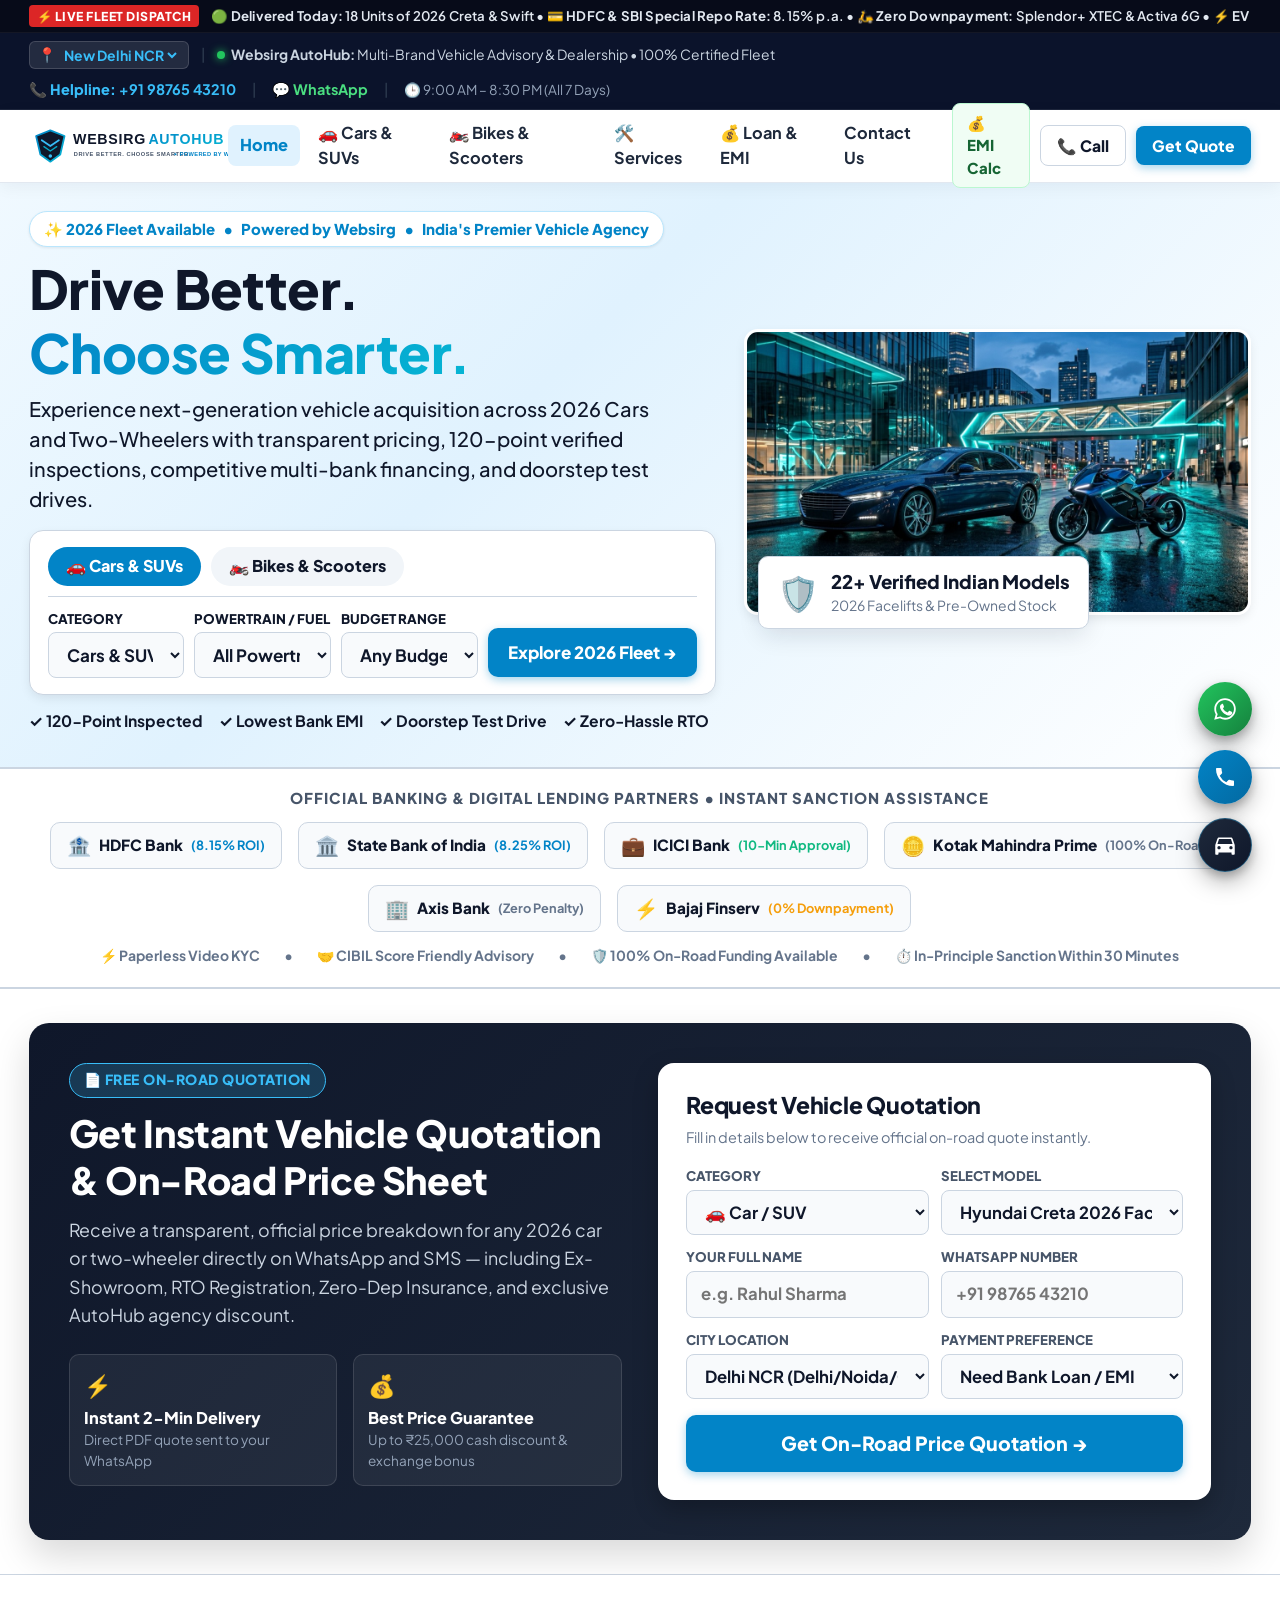
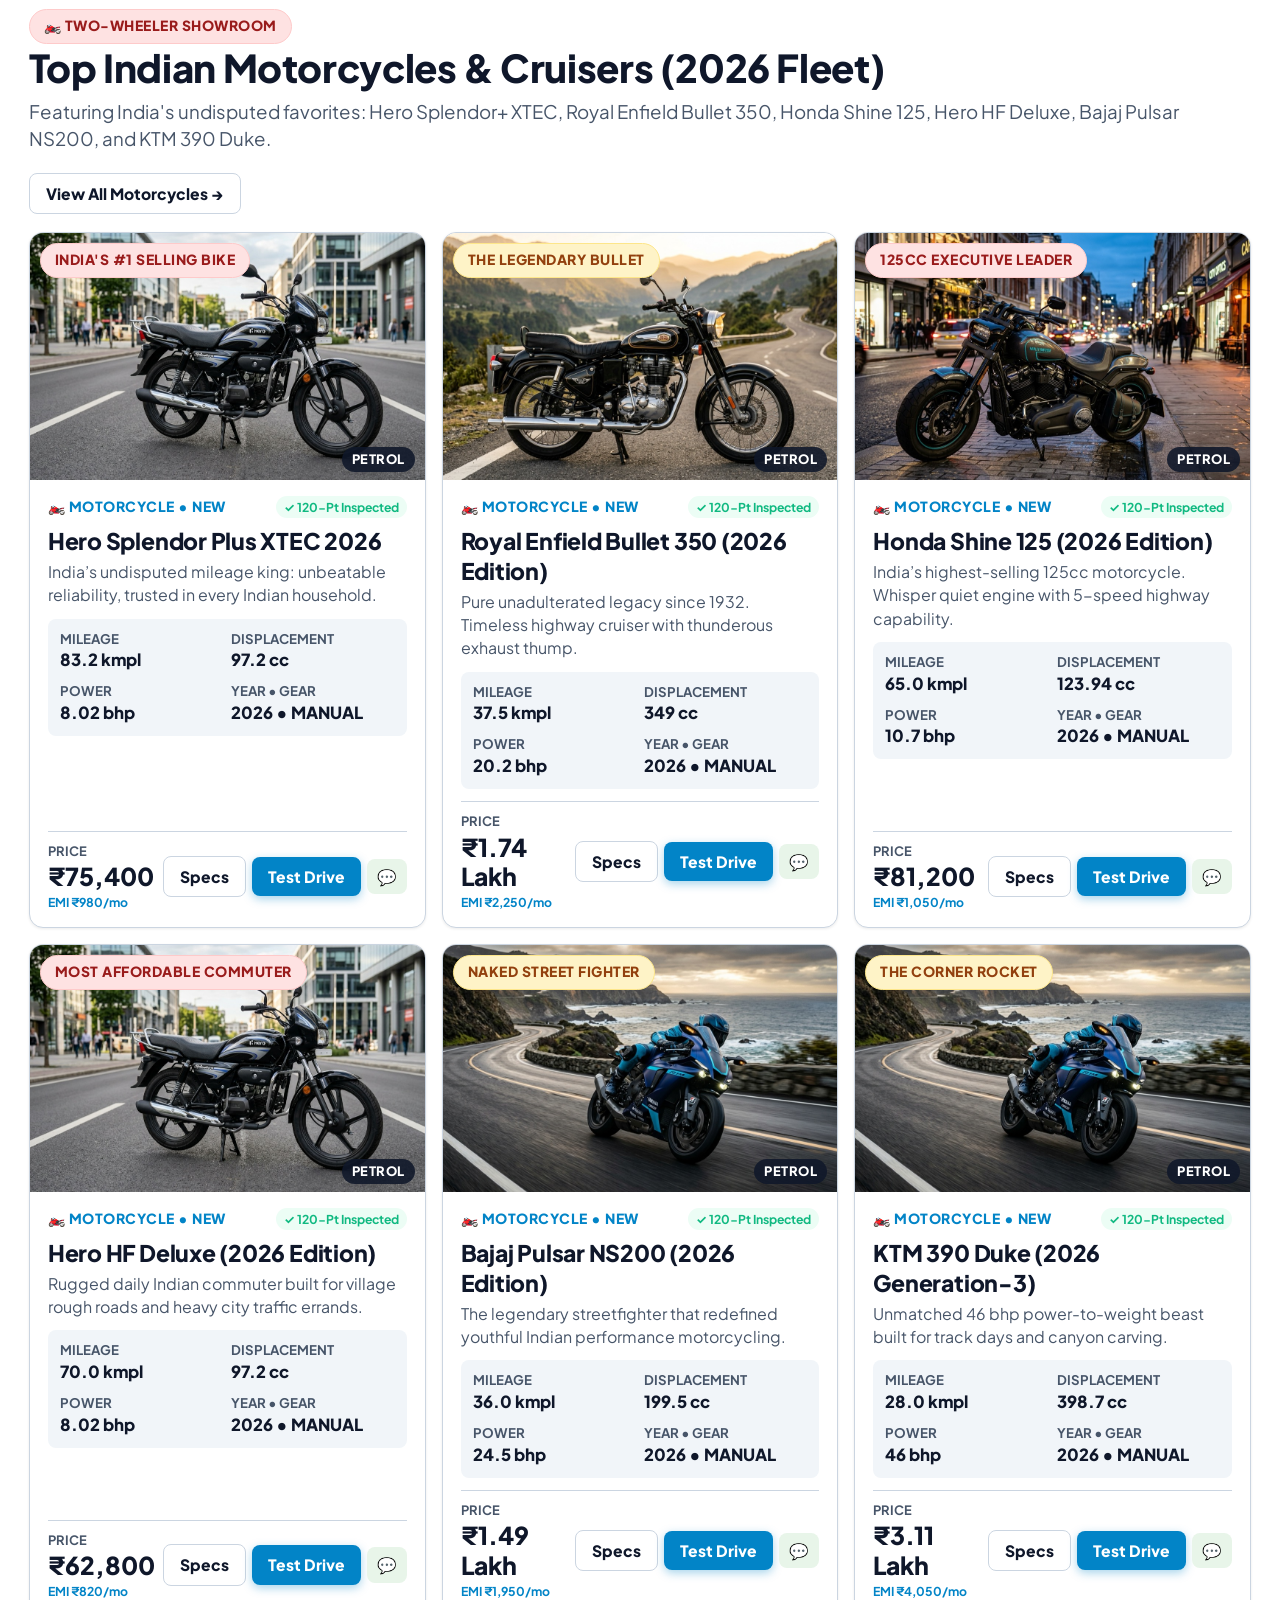
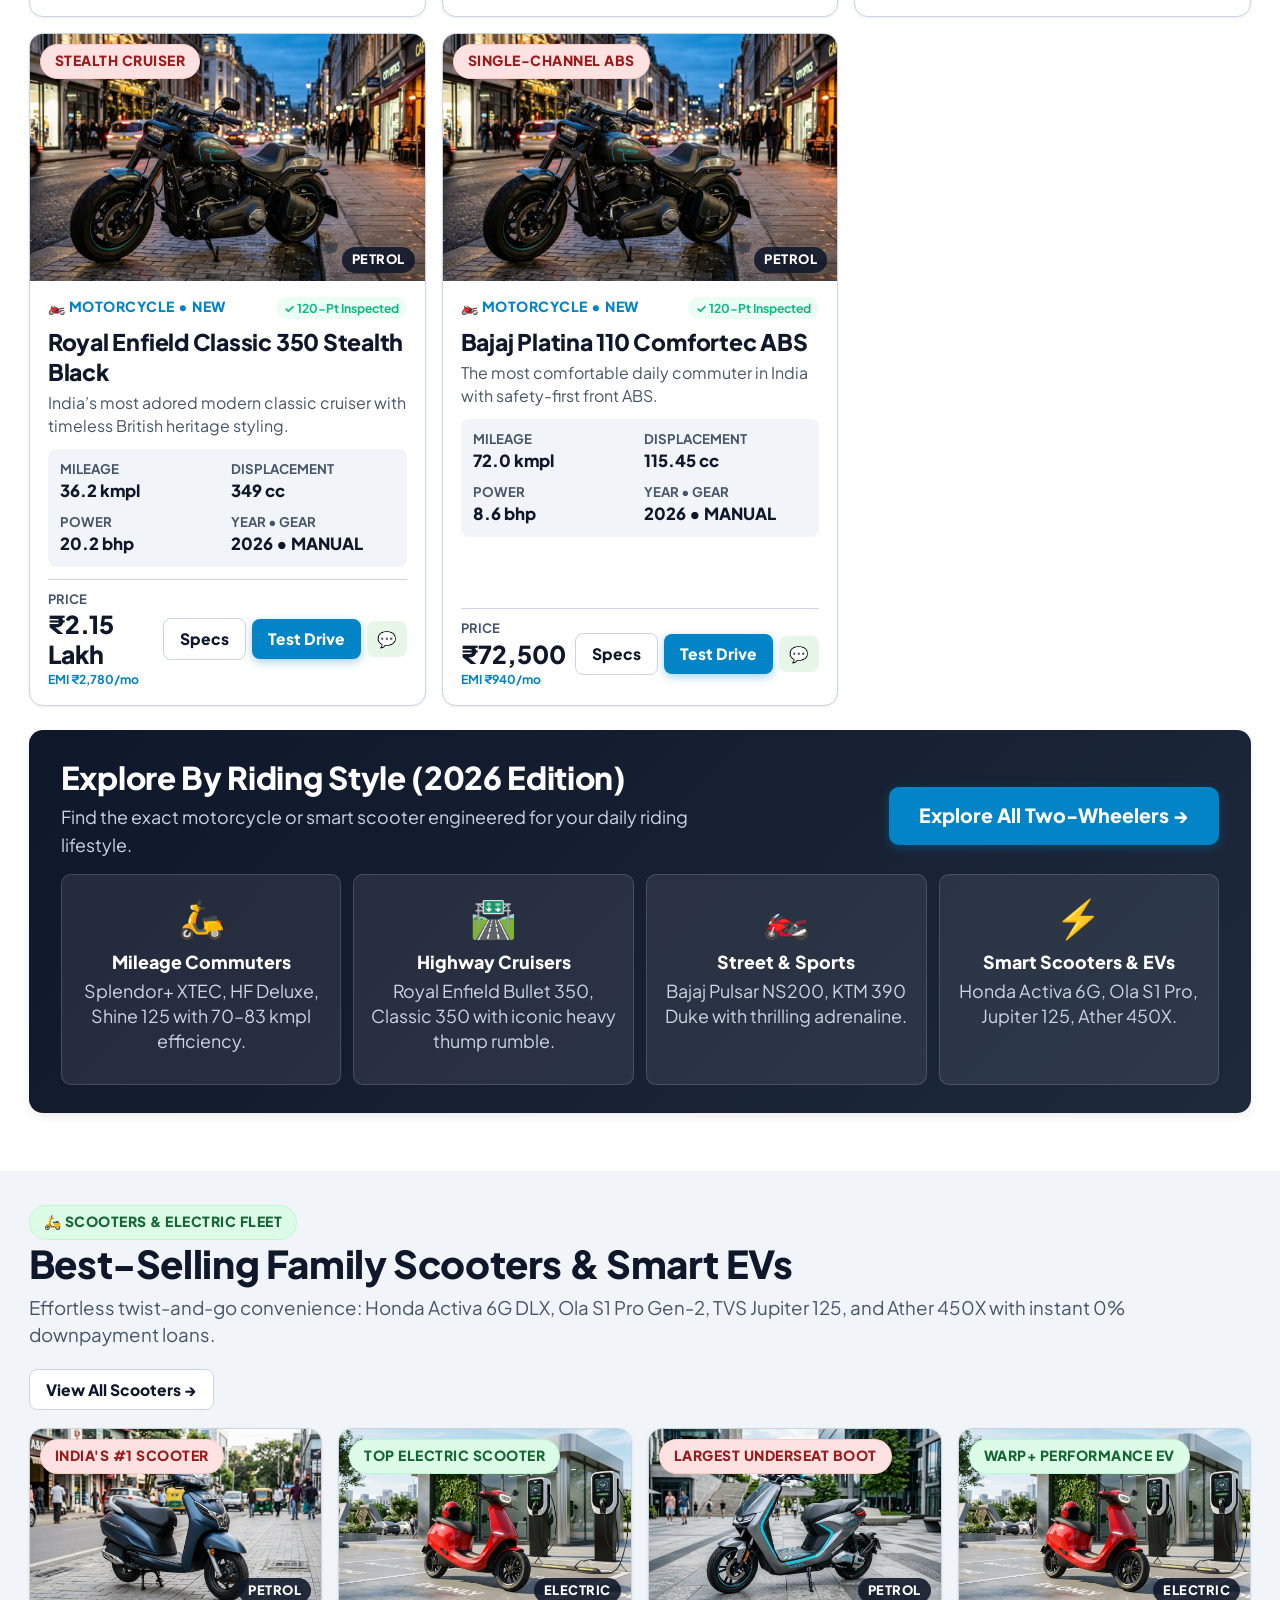
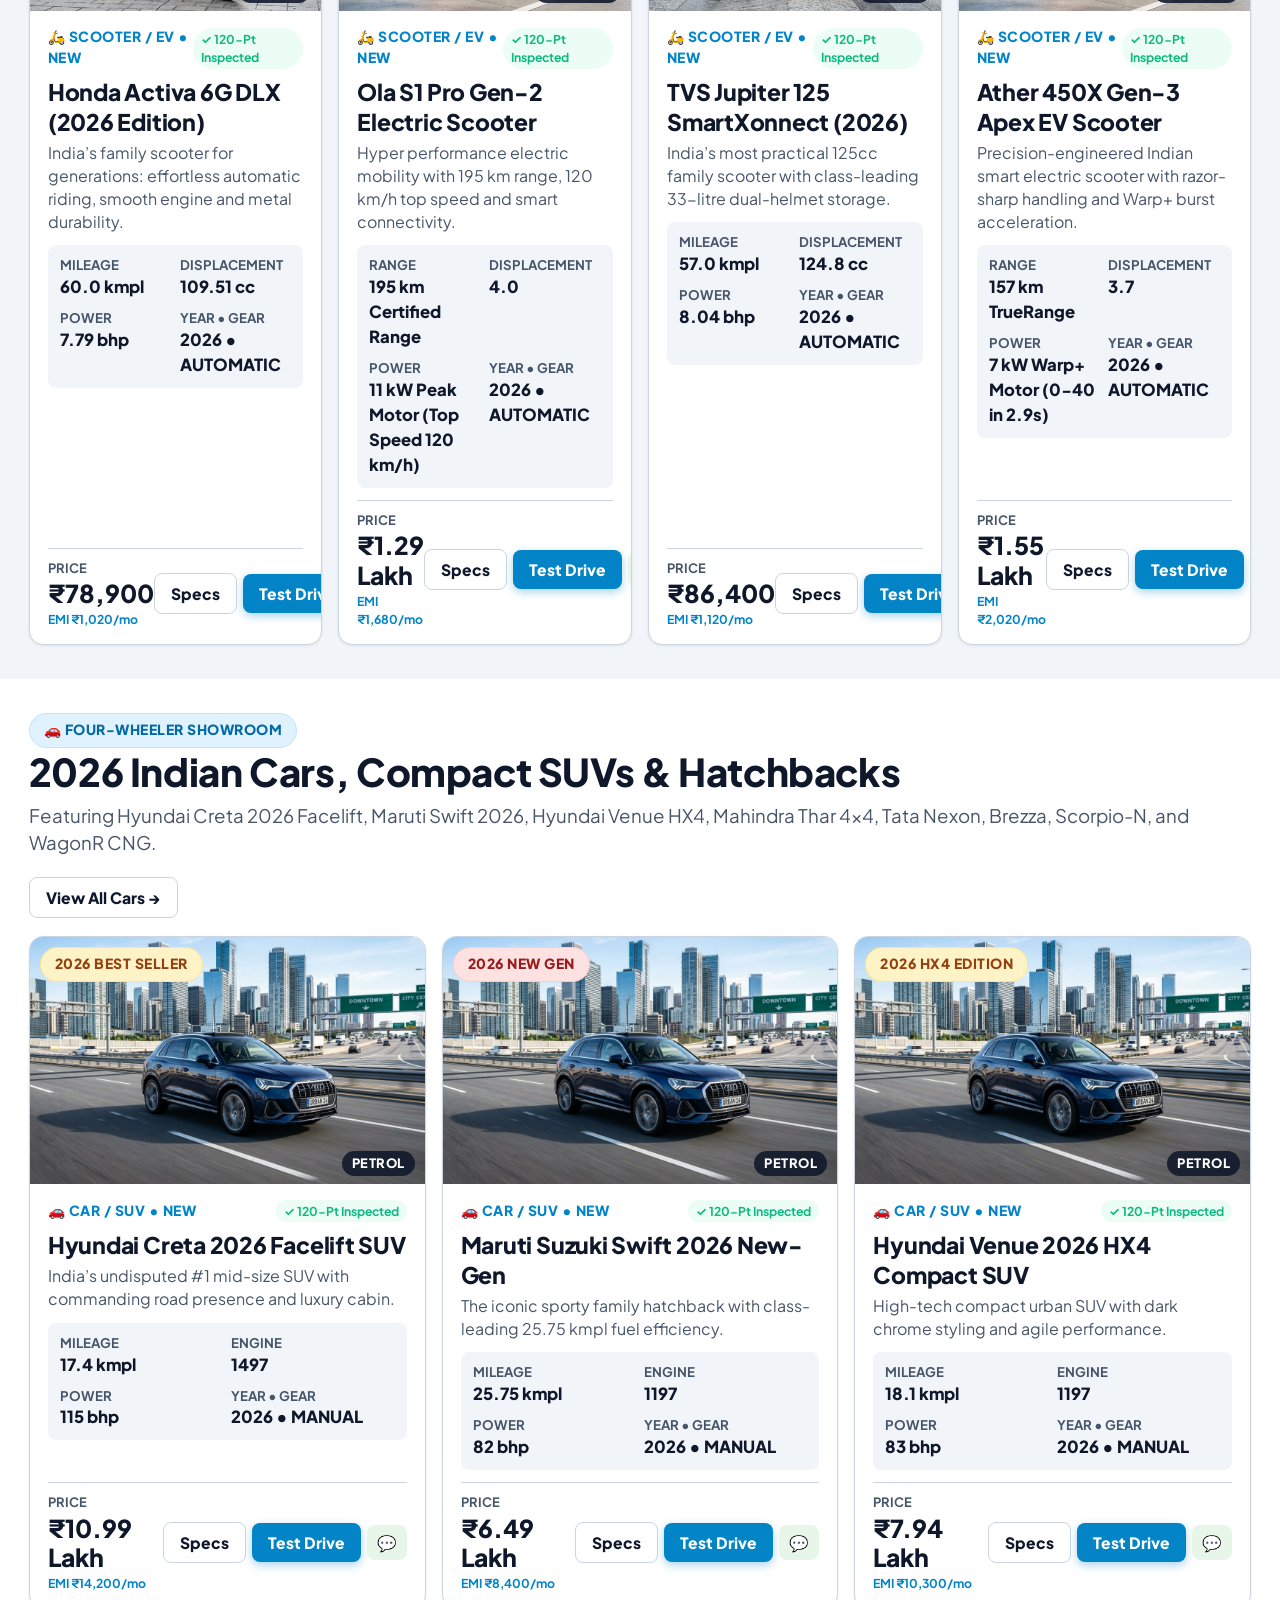
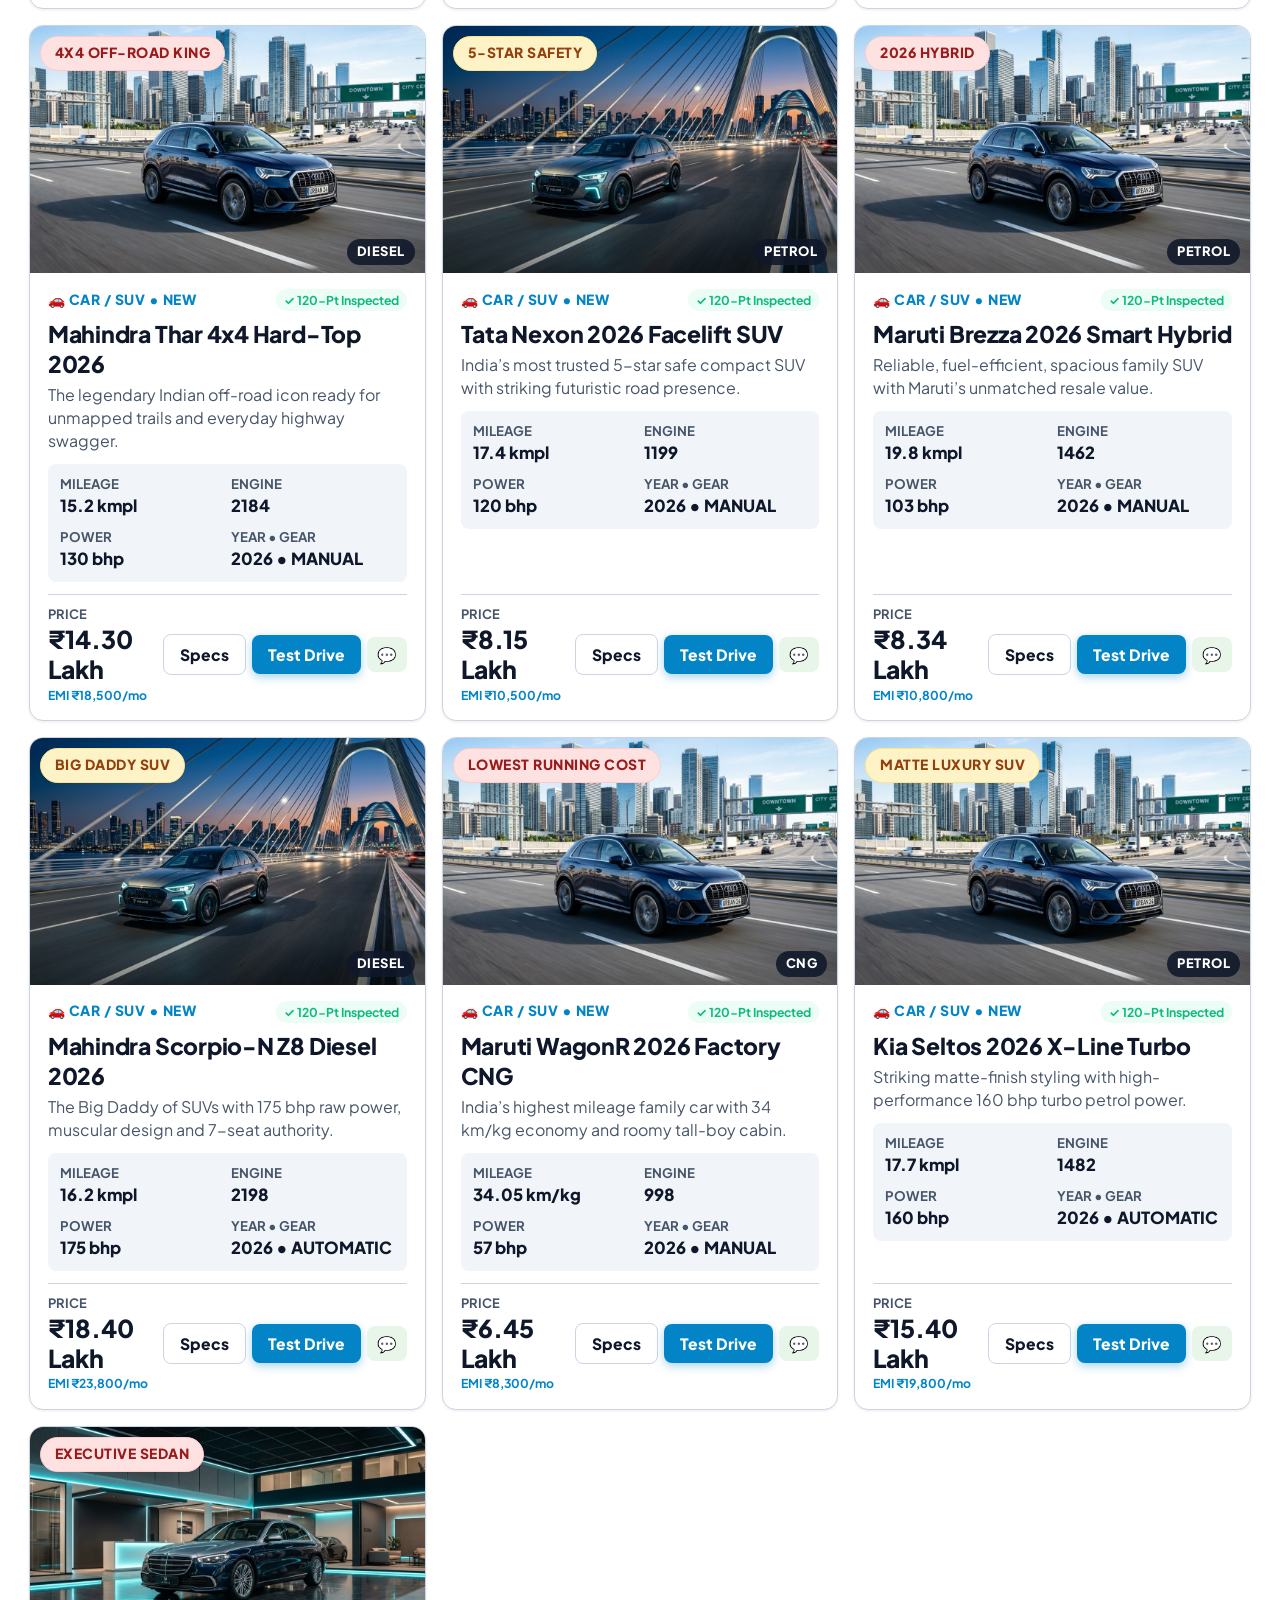
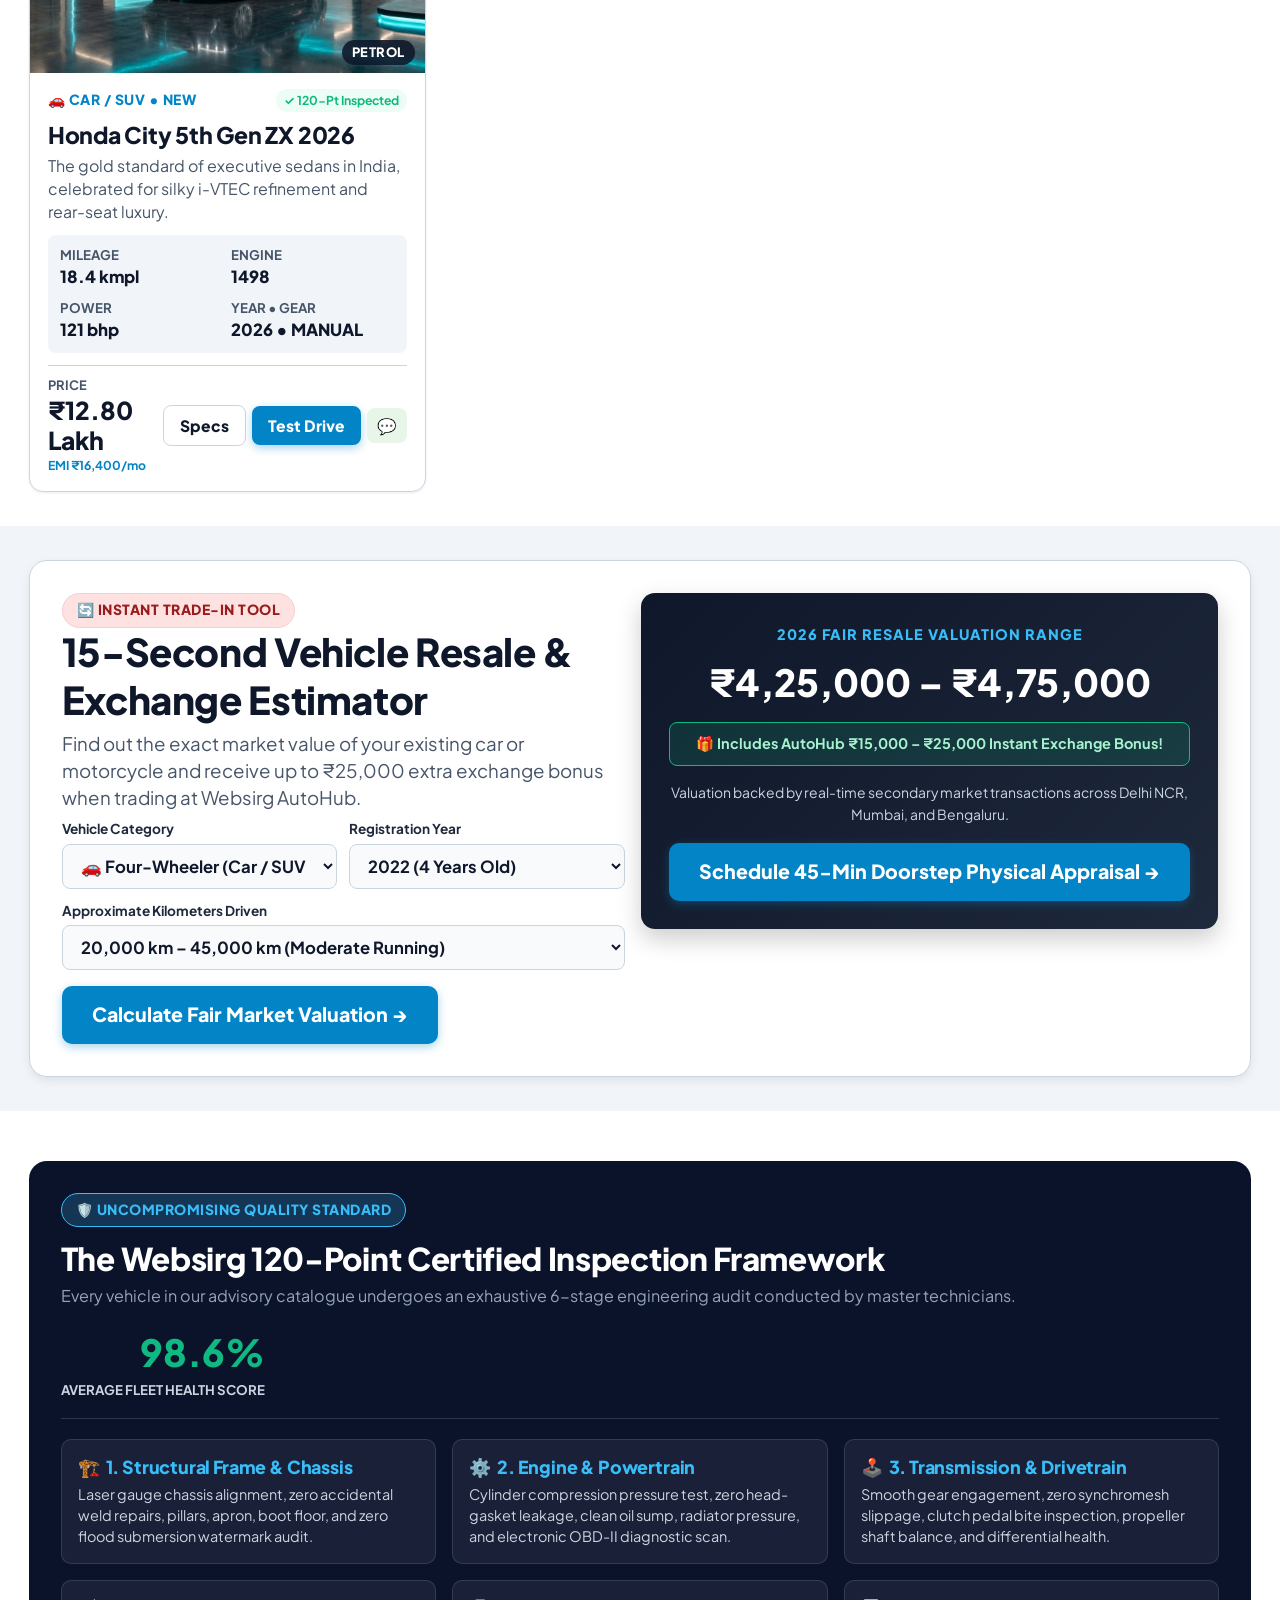
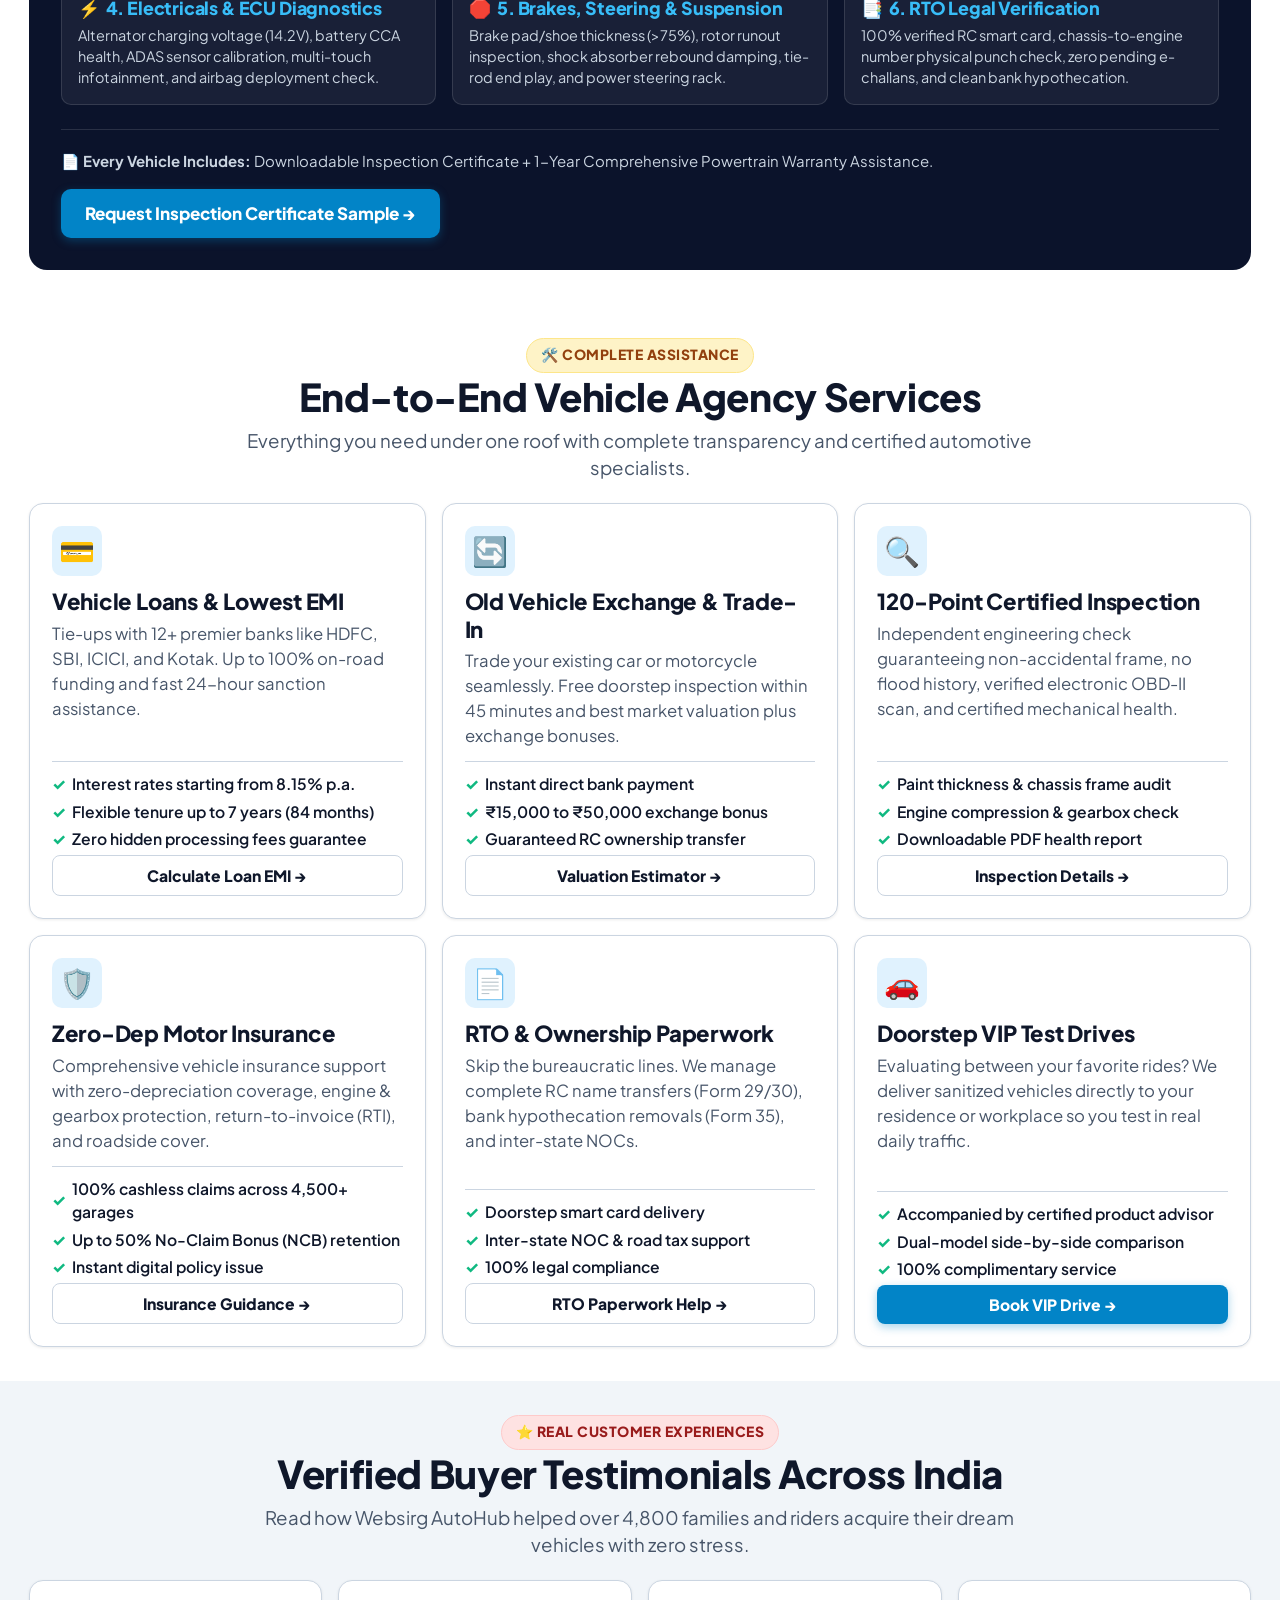
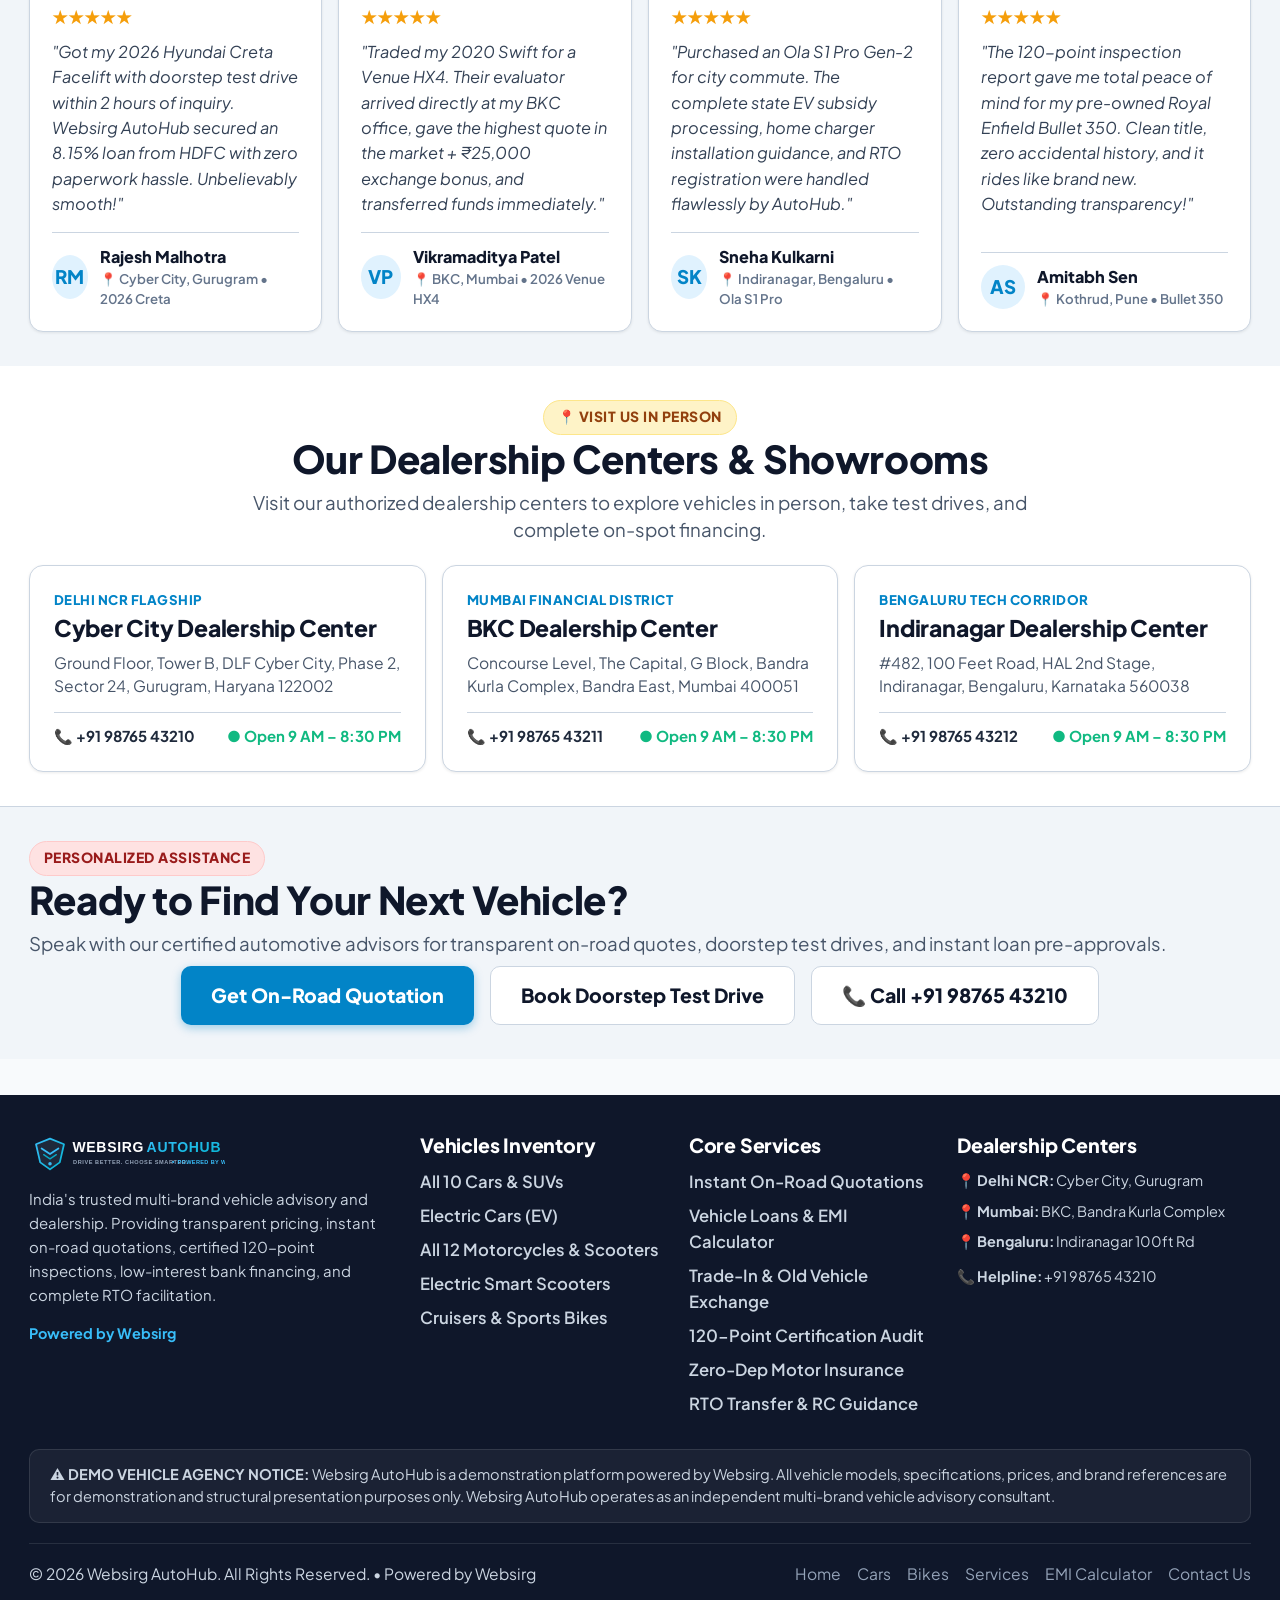
==== index.html @ a6bc8145 "Initial commit: Websirg AutoHub portal" ====
<!DOCTYPE html>
<html lang="en">
<head>
  <meta charset="UTF-8">
  <meta name="viewport" content="width=device-width, initial-scale=1.0">
  <title>Websirg AutoHub | Multi-Brand Vehicle Advisory & Dealership | Websirg AutoHub</title>
  <meta name="description" content="Websirg AutoHub is India’s premier vehicle agency platform for 2026 New & Certified Used Cars and Two-Wheelers with instant on-road quotation, 120-point inspection and low EMI finance.">
  <link rel="icon" type="image/svg+xml" href="assets/images/favicon.svg">
  <link rel="stylesheet" href="assets/css/style.css">
</head>
<body>
  
  <!-- Live Fleet & Finance Ticker -->
  <div class="live-ticker-bar">
    <div class="container">
      <div class="live-ticker-content">
        <span class="ticker-badge">⚡ LIVE FLEET DISPATCH</span>
        <span class="ticker-text">🟢 <strong>Delivered Today:</strong> 18 Units of 2026 Creta & Swift • 💳 <strong>HDFC & SBI Special Repo Rate:</strong> 8.15% p.a. • 🛵 <strong>Zero Downpayment:</strong> Splendor+ XTEC & Activa 6G • ⚡ <strong>EV Subsidy:</strong> ₹18,000 Direct Benefit on Ola S1 & Ather • 🛡️ <strong>120-Point Guarantee:</strong> Non-Accidental Certificate Included</span>
      </div>
    </div>
  </div>

  <!-- Top Executive Advisory Bar -->
  <div class="top-bar">
    <div class="container top-bar-content">
      <div class="top-bar-left">
        <div class="top-city-picker">
          <span>📍</span>
          <select class="top-city-select" id="headerCitySelect" aria-label="Select City">
            <option>New Delhi NCR</option>
            <option>Mumbai (BKC)</option>
            <option>Bengaluru</option>
            <option>Hyderabad</option>
            <option>Pune</option>
            <option>Lucknow</option>
            <option>Patna</option>
            <option>Jaipur</option>
            <option>Ahmedabad</option>
            <option>Kolkata</option>
          </select>
        </div>
        <span class="bar-divider">|</span>
        <div class="top-bar-trust">
          <span class="pulse-dot"></span>
          <span><strong>Websirg AutoHub:</strong> Multi-Brand Vehicle Advisory & Dealership • 100% Certified Fleet</span>
        </div>
      </div>
      <div class="top-bar-right">
        <a href="tel:+919876543210" class="top-link-accent">
          <span>📞 Helpline: <strong>+91 98765 43210</strong></span>
        </a>
        <span class="bar-divider">|</span>
        <a href="https://wa.me/919876543210?text=Hello%20Websirg%20AutoHub%2C%20I%20am%20looking%20for%20a%20vehicle" target="_blank" class="top-whatsapp-link">
          <span>💬 WhatsApp</span>
        </a>
        <span class="bar-divider">|</span>
        <span style="font-size: 0.8rem; color: #94A3B8;">🕒 9:00 AM – 8:30 PM (All 7 Days)</span>
      </div>
    </div>
  </div>

  <!-- Main Clean Navbar -->
  <header class="site-header">
    <div class="container navbar-container">
      <a href="index.html" class="brand-logo" title="Websirg AutoHub">
        <img src="assets/images/logo.svg" alt="Websirg AutoHub" class="brand-logo-img">
      </a>

      <!-- Navigation Links (Clean, Normal Agency Navigation) -->
      <nav class="nav-menu" id="navMenu">
        <div class="mobile-nav-header">
          <img src="assets/images/logo.svg" alt="Websirg AutoHub" class="mobile-logo">
          <button class="mobile-nav-close" aria-label="Close menu">&times;</button>
        </div>

        <ul class="nav-list">
          <li><a href="index.html" class="nav-link active">Home</a></li>
          <li><a href="cars.html" class="nav-link ">🚗 Cars & SUVs</a></li>
          <li><a href="bikes.html" class="nav-link ">🏍️ Bikes & Scooters</a></li>
          <li><a href="services.html" class="nav-link ">🛠️ Services</a></li>
          <li><a href="services.html#emiCalculatorSection" class="nav-link ">💰 Loan & EMI</a></li>
          <li><a href="contact.html" class="nav-link ">Contact Us</a></li>
        </ul>

        <div class="nav-actions">
          <a href="services.html#emiCalculatorSection" class="btn-header-emi" title="Calculate Vehicle Loan EMI">
            <span>💰 EMI Calc</span>
          </a>
          <a href="tel:+919876543210" class="btn btn-outline btn-sm">
            <span>📞 Call</span>
          </a>
          <a href="index.html#quotationSection" class="btn btn-primary btn-sm">
            <span>Get Quote</span>
          </a>
        </div>
      </nav>

      <button class="mobile-nav-toggle" aria-label="Toggle navigation">
        <span class="bar"></span>
        <span class="bar"></span>
        <span class="bar"></span>
      </button>
    </div>
  </header>
  <div class="mobile-nav-backdrop"></div>
  

  <main id="mainContent">
    
<!-- Hero Section -->
<section class="hero-clean-section">
  <div class="container">
    <div class="hero-clean-grid">
      <div>
        <div class="hero-tag-badge">
          <span>✨ 2026 Fleet Available</span>
          <span>•</span>
          <span>Powered by Websirg</span>
          <span>•</span>
          <span>India's Premier Vehicle Agency</span>
        </div>
        <h1 class="hero-title-main">
          Drive Better. <br>
          <span class="text-gradient">Choose Smarter.</span>
        </h1>
        <p class="hero-desc-main">
          Experience next-generation vehicle acquisition across 2026 Cars and Two-Wheelers with transparent pricing, 120-point verified inspections, competitive multi-bank financing, and doorstep test drives.
        </p>

        <!-- Fast Search Box -->
        <div class="hero-search-clean-box">
          <div class="hero-tabs-selector">
            <button type="button" class="hero-tab-pill active" data-type="car">🚗 Cars & SUVs</button>
            <button type="button" class="hero-tab-pill" data-type="bike">🏍️ Bikes & Scooters</button>
          </div>

          <form id="homeHeroSearch" class="hero-filter-form">
            <div class="filter-input-group">
              <label for="heroTypeSelect">Category</label>
              <select id="heroTypeSelect">
                <option value="car">Cars & SUVs</option>
                <option value="bike">Bikes & Scooters</option>
              </select>
            </div>
            <div class="filter-input-group">
              <label for="heroFuelSelect">Powertrain / Fuel</label>
              <select id="heroFuelSelect">
                <option value="all">All Powertrains</option>
                <option value="petrol">Petrol</option>
                <option value="electric">Electric (EV)</option>
                <option value="diesel">Diesel</option>
                <option value="hybrid">Hybrid</option>
                <option value="cng">CNG</option>
              </select>
            </div>
            <div class="filter-input-group">
              <label for="heroBudgetSelect">Budget Range</label>
              <select id="heroBudgetSelect">
                <option value="all">Any Budget</option>
                <option value="under-2l">Under ₹2 Lakh</option>
                <option value="under-10l">Under ₹10 Lakh</option>
                <option value="10l-20l">₹10L – ₹20L</option>
                <option value="above-20l">Above ₹20L</option>
              </select>
            </div>
            <div>
              <button type="submit" class="btn btn-primary w-100" style="margin-top: 18px; padding: 12px 20px;">
                Explore 2026 Fleet →
              </button>
            </div>
          </form>
        </div>

        <div class="hero-trust-indicators">
          <span>✓ 120-Point Inspected</span>
          <span>✓ Lowest Bank EMI</span>
          <span>✓ Doorstep Test Drive</span>
          <span>✓ Zero-Hassle RTO</span>
        </div>
      </div>

      <div class="hero-media-clean">
        <img src="assets/images/hero-automotive.jpg" alt="Websirg AutoHub 2026 Fleet" class="hero-img-showcase">
        <div class="hero-floating-card">
          <div style="font-size: 2rem;">🛡️</div>
          <div>
            <div style="font-weight: 800; font-size: 1.1rem; color: #0F172A;">22+ Verified Indian Models</div>
            <div style="font-size: 0.82rem; color: #64748B;">2026 Facelifts & Pre-Owned Stock</div>
          </div>
        </div>
      </div>
    </div>
  </div>
</section>

<!-- SECTION 2: OFFICIAL BANKING & DIGITAL LENDING PARTNERS STRIP -->
<section class="bank-partners-section">
  <div class="container">
    <div class="bank-partners-header">
      <h4>Official Banking & Digital Lending Partners • Instant Sanction Assistance</h4>
    </div>
    <div class="banks-grid">
      <div class="bank-badge"><span class="bank-icon">🏦</span> HDFC Bank <small style="color:#0284C7; font-weight:700;">(8.15% ROI)</small></div>
      <div class="bank-badge"><span class="bank-icon">🏛️</span> State Bank of India <small style="color:#0284C7; font-weight:700;">(8.25% ROI)</small></div>
      <div class="bank-badge"><span class="bank-icon">💼</span> ICICI Bank <small style="color:#10B981; font-weight:700;">(10-Min Approval)</small></div>
      <div class="bank-badge"><span class="bank-icon">🪙</span> Kotak Mahindra Prime <small style="color:#64748B; font-weight:700;">(100% On-Road)</small></div>
      <div class="bank-badge"><span class="bank-icon">🏢</span> Axis Bank <small style="color:#64748B; font-weight:700;">(Zero Penalty)</small></div>
      <div class="bank-badge"><span class="bank-icon">⚡</span> Bajaj Finserv <small style="color:#F59E0B; font-weight:700;">(0% Downpayment)</small></div>
    </div>
    <div style="display: flex; justify-content: center; gap: 24px; margin-top: 14px; font-size: 0.82rem; color: #64748B; font-weight: 700; flex-wrap: wrap;">
      <span>⚡ Paperless Video KYC</span>
      <span>•</span>
      <span>🤝 CIBIL Score Friendly Advisory</span>
      <span>•</span>
      <span>🛡️ 100% On-Road Funding Available</span>
      <span>•</span>
      <span>⏱️ In-Principle Sanction Within 30 Minutes</span>
    </div>
  </div>
</section>

<!-- SECTION 3: REQUEST INSTANT ON-ROAD PRICE QUOTATION -->
<section class="section section-bg-surface" id="quotationSection" style="border-top: 1px solid var(--border-color); border-bottom: 1px solid var(--border-color);">
  <div class="container">
    <div class="quotation-wrapper" style="background: linear-gradient(135deg, #0F172A 0%, #1E293B 100%); color: #FFFFFF; border-radius: 20px; padding: 40px; box-shadow: 0 16px 36px rgba(0,0,0,0.15);">
      <div class="grid grid-2 align-center" style="gap: 36px;">
        <div>
          <span class="badge" style="background: rgba(56, 189, 248, 0.2); color: #38BDF8; border: 1px solid #38BDF8; margin-bottom: 12px; display: inline-block;">📄 Free On-Road Quotation</span>
          <h2 style="font-size: 2.2rem; font-weight: 900; color: #FFFFFF; margin-bottom: 12px; line-height: 1.25;">
            Get Instant Vehicle Quotation & On-Road Price Sheet
          </h2>
          <p style="color: #CBD5E1; font-size: 1.05rem; line-height: 1.6; margin-bottom: 24px;">
            Receive a transparent, official price breakdown for any 2026 car or two-wheeler directly on WhatsApp and SMS — including Ex-Showroom, RTO Registration, Zero-Dep Insurance, and exclusive AutoHub agency discount.
          </p>

          <div style="display: grid; grid-template-columns: 1fr 1fr; gap: 16px;">
            <div style="background: rgba(255, 255, 255, 0.06); border: 1px solid rgba(255, 255, 255, 0.12); border-radius: 10px; padding: 14px;">
              <div style="font-size: 1.3rem; margin-bottom: 4px;">⚡</div>
              <div style="font-weight: 800; color: #FFFFFF; font-size: 0.95rem;">Instant 2-Min Delivery</div>
              <div style="font-size: 0.8rem; color: #94A3B8;">Direct PDF quote sent to your WhatsApp</div>
            </div>
            <div style="background: rgba(255, 255, 255, 0.06); border: 1px solid rgba(255, 255, 255, 0.12); border-radius: 10px; padding: 14px;">
              <div style="font-size: 1.3rem; margin-bottom: 4px;">💰</div>
              <div style="font-weight: 800; color: #FFFFFF; font-size: 0.95rem;">Best Price Guarantee</div>
              <div style="font-size: 0.8rem; color: #94A3B8;">Up to ₹25,000 cash discount & exchange bonus</div>
            </div>
          </div>
        </div>

        <div>
          <!-- Quotation Request Form -->
          <div style="background: #FFFFFF; border-radius: 16px; padding: 28px; color: #0F172A; box-shadow: 0 10px 25px rgba(0,0,0,0.25);">
            <h3 style="font-size: 1.35rem; font-weight: 800; color: #0F172A; margin-bottom: 6px;">Request Vehicle Quotation</h3>
            <p style="font-size: 0.85rem; color: #64748B; margin-bottom: 18px;">Fill in details below to receive official on-road quote instantly.</p>

            <form id="quotationRequestForm">
              <div style="display: grid; grid-template-columns: 1fr 1fr; gap: 12px; margin-bottom: 12px;">
                <div>
                  <label style="display: block; font-size: 0.78rem; font-weight: 800; text-transform: uppercase; color: #475569; margin-bottom: 4px;">Category</label>
                  <select id="quoteCategory" class="form-control-clean">
                    <option value="car">🚗 Car / SUV</option>
                    <option value="bike">🏍️ Bike / Scooter</option>
                  </select>
                </div>
                <div>
                  <label style="display: block; font-size: 0.78rem; font-weight: 800; text-transform: uppercase; color: #475569; margin-bottom: 4px;">Select Model</label>
                  <select id="quoteVehicleSelect" class="form-control-clean">
                    <!-- Injected dynamically from VEHICLES_DATA -->
                  </select>
                </div>
              </div>

              <div style="display: grid; grid-template-columns: 1fr 1fr; gap: 12px; margin-bottom: 12px;">
                <div>
                  <label style="display: block; font-size: 0.78rem; font-weight: 800; text-transform: uppercase; color: #475569; margin-bottom: 4px;">Your Full Name</label>
                  <input type="text" id="quoteName" class="form-control-clean" placeholder="e.g. Rahul Sharma" required>
                </div>
                <div>
                  <label style="display: block; font-size: 0.78rem; font-weight: 800; text-transform: uppercase; color: #475569; margin-bottom: 4px;">WhatsApp Number</label>
                  <input type="tel" id="quotePhone" class="form-control-clean" placeholder="+91 98765 43210" required>
                </div>
              </div>

              <div style="display: grid; grid-template-columns: 1fr 1fr; gap: 12px; margin-bottom: 16px;">
                <div>
                  <label style="display: block; font-size: 0.78rem; font-weight: 800; text-transform: uppercase; color: #475569; margin-bottom: 4px;">City Location</label>
                  <select id="quoteCity" class="form-control-clean">
                    <option>Delhi NCR (Delhi/Noida/Gurugram)</option>
                    <option>Mumbai (BKC/Navi Mumbai)</option>
                    <option>Bengaluru</option>
                    <option>Pune</option>
                    <option>Hyderabad</option>
                    <option>Lucknow</option>
                    <option>Patna</option>
                    <option>Jaipur</option>
                    <option>Other City</option>
                  </select>
                </div>
                <div>
                  <label style="display: block; font-size: 0.78rem; font-weight: 800; text-transform: uppercase; color: #475569; margin-bottom: 4px;">Payment Preference</label>
                  <select id="quotePayment" class="form-control-clean">
                    <option value="finance">Need Bank Loan / EMI</option>
                    <option value="cash">Full Payment (Cash / Online)</option>
                    <option value="exchange">Exchange Old Vehicle</option>
                  </select>
                </div>
              </div>

              <button type="submit" class="btn btn-primary w-100 btn-lg" style="width: 100%;">
                <span>Get On-Road Price Quotation →</span>
              </button>
            </form>

            <!-- Quotation Result Box (Shown upon submission) -->
            <div id="quotationResultBox" style="display: none; margin-top: 18px; padding: 18px; background: #F0FDF4; border: 1.5px solid #86EFAC; border-radius: 12px;">
              <div style="display: flex; justify-content: space-between; align-items: center; margin-bottom: 8px;">
                <span style="font-weight: 800; color: #166534; font-size: 0.95rem;">✓ Quotation Generated Successfully!</span>
                <span style="font-size: 0.75rem; color: #15803D; font-weight: 700; background: #DCFCE7; padding: 2px 8px; border-radius: 9999px;">2026 Price Sheet</span>
              </div>
              <div id="quotationSummaryText" style="font-size: 0.85rem; color: #1E293B; line-height: 1.5; margin-bottom: 12px;">
                <!-- Dynamically populated -->
              </div>
              <div style="display: flex; gap: 8px;">
                <a href="#" id="quotationWhatsAppShare" target="_blank" class="btn btn-whatsapp btn-sm" style="flex: 1; text-align: center;">
                  💬 Open on WhatsApp
                </a>
                <button type="button" class="btn btn-outline btn-sm" style="flex: 1;" onclick="window.print()">
                  🖨️ Print Quotation
                </button>
              </div>
            </div>
          </div>
        </div>
      </div>
    </div>
  </div>
</section>

<!-- SECTION 4: TOP-SELLING INDIAN MOTORCYCLES & BIKES -->
<section class="section section-bg-surface">
  <div class="container">
    <div class="section-header-flex">
      <div>
        <span class="badge badge-popular mb-2">🏍️ Two-Wheeler Showroom</span>
        <h2 class="section-title">Top Indian Motorcycles & Cruisers (2026 Fleet)</h2>
        <p class="section-subtitle">Featuring India's undisputed favorites: Hero Splendor+ XTEC, Royal Enfield Bullet 350, Honda Shine 125, Hero HF Deluxe, Bajaj Pulsar NS200, and KTM 390 Duke.</p>
      </div>
      <div>
        <a href="bikes.html" class="btn btn-outline btn-sm">View All Motorcycles →</a>
      </div>
    </div>

    <!-- Dynamic Bikes Grid rendered by main.js -->
    <div class="grid grid-3" id="featuredBikesGrid">
      <!-- Injected by JavaScript -->
    </div>

    <!-- Quick Bike Category Banner -->
    <div class="bike-highlight-banner">
      <div style="display: flex; justify-content: space-between; align-items: center; flex-wrap: wrap; gap: 20px;">
        <div>
          <h2>Explore By Riding Style (2026 Edition)</h2>
          <p>Find the exact motorcycle or smart scooter engineered for your daily riding lifestyle.</p>
        </div>
        <a href="bikes.html" class="btn btn-primary btn-lg">Explore All Two-Wheelers →</a>
      </div>

      <div class="bike-categories-grid mt-4">
        <a href="bikes.html?style=commuter" class="bike-cat-card">
          <div class="bike-cat-icon">🛵</div>
          <div class="bike-cat-name">Mileage Commuters</div>
          <p class="bike-cat-desc">Splendor+ XTEC, HF Deluxe, Shine 125 with 70–83 kmpl efficiency.</p>
        </a>
        <a href="bikes.html?style=cruiser" class="bike-cat-card">
          <div class="bike-cat-icon">🛣️</div>
          <div class="bike-cat-name">Highway Cruisers</div>
          <p class="bike-cat-desc">Royal Enfield Bullet 350, Classic 350 with iconic heavy thump rumble.</p>
        </a>
        <a href="bikes.html?style=sports" class="bike-cat-card">
          <div class="bike-cat-icon">🏍️</div>
          <div class="bike-cat-name">Street & Sports</div>
          <p class="bike-cat-desc">Bajaj Pulsar NS200, KTM 390 Duke with thrilling adrenaline.</p>
        </a>
        <a href="bikes.html?style=scooter" class="bike-cat-card">
          <div class="bike-cat-icon">⚡</div>
          <div class="bike-cat-name">Smart Scooters & EVs</div>
          <p class="bike-cat-desc">Honda Activa 6G, Ola S1 Pro, Jupiter 125, Ather 450X.</p>
        </a>
      </div>
    </div>
  </div>
</section>

<!-- SECTION 5: BEST-SELLING INDIAN SCOOTERS & SMART EV TWO-WHEELERS -->
<section class="section section-bg-subtle">
  <div class="container">
    <div class="section-header-flex">
      <div>
        <span class="badge badge-electric mb-2">🛵 Scooters & Electric Fleet</span>
        <h2 class="section-title">Best-Selling Family Scooters & Smart EVs</h2>
        <p class="section-subtitle">Effortless twist-and-go convenience: Honda Activa 6G DLX, Ola S1 Pro Gen-2, TVS Jupiter 125, and Ather 450X with instant 0% downpayment loans.</p>
      </div>
      <div>
        <a href="bikes.html?style=scooter" class="btn btn-outline btn-sm">View All Scooters →</a>
      </div>
    </div>

    <!-- Dynamic Scooters Grid rendered by main.js -->
    <div class="grid grid-4" id="featuredScootersGrid">
      <!-- Injected by JavaScript -->
    </div>
  </div>
</section>

<!-- SECTION 6: FEATURED CARS & SUVS SHOWCASE -->
<section class="section section-bg-surface">
  <div class="container">
    <div class="section-header-flex">
      <div>
        <span class="badge badge-new mb-2">🚗 Four-Wheeler Showroom</span>
        <h2 class="section-title">2026 Indian Cars, Compact SUVs & Hatchbacks</h2>
        <p class="section-subtitle">Featuring Hyundai Creta 2026 Facelift, Maruti Swift 2026, Hyundai Venue HX4, Mahindra Thar 4x4, Tata Nexon, Brezza, Scorpio-N, and WagonR CNG.</p>
      </div>
      <div>
        <a href="cars.html" class="btn btn-outline btn-sm">View All Cars →</a>
      </div>
    </div>

    <!-- Dynamic Cars Grid rendered by main.js -->
    <div class="grid grid-3" id="featuredCarsGrid">
      <!-- Injected by JavaScript -->
    </div>
  </div>
</section>

<!-- SECTION 7: INSTANT 15-SECOND VEHICLE RESALE & EXCHANGE VALUATION ESTIMATOR -->
<section class="section section-bg-subtle" id="exchangeEstimatorSection">
  <div class="container">
    <div style="background: #FFFFFF; border: 1.5px solid var(--border-color); border-radius: 18px; padding: 32px; box-shadow: var(--shadow-md);">
      <div class="grid grid-2 align-center">
        <div>
          <span class="badge badge-popular mb-2">🔄 Instant Trade-In Tool</span>
          <h2 class="section-title">15-Second Vehicle Resale & Exchange Estimator</h2>
          <p class="section-subtitle">Find out the exact market value of your existing car or motorcycle and receive up to ₹25,000 extra exchange bonus when trading at Websirg AutoHub.</p>

          <form id="exchangeEstimatorForm">
            <div style="display: grid; grid-template-columns: 1fr 1fr; gap: 12px; margin-bottom: 12px;">
              <div>
                <label style="display: block; font-size: 0.8rem; font-weight: 700; margin-bottom: 4px;">Vehicle Category</label>
                <select id="exchType" class="form-control-clean">
                  <option value="car">🚗 Four-Wheeler (Car / SUV)</option>
                  <option value="bike">🏍️ Two-Wheeler (Bike / Scooter)</option>
                </select>
              </div>
              <div>
                <label style="display: block; font-size: 0.8rem; font-weight: 700; margin-bottom: 4px;">Registration Year</label>
                <select id="exchYear" class="form-control-clean">
                  <option value="2025">2025 (1 Year Old)</option>
                  <option value="2024">2024 (2 Years Old)</option>
                  <option value="2023">2023 (3 Years Old)</option>
                  <option value="2022" selected>2022 (4 Years Old)</option>
                  <option value="2021">2021 (5 Years Old)</option>
                  <option value="2020">2020 (6 Years Old)</option>
                  <option value="2019">2019 (7 Years Old)</option>
                  <option value="2018">2018 (8 Years Old)</option>
                </select>
              </div>
            </div>

            <div style="margin-bottom: 16px;">
              <label style="display: block; font-size: 0.8rem; font-weight: 700; margin-bottom: 4px;">Approximate Kilometers Driven</label>
              <select id="exchKms" class="form-control-clean">
                <option value="15000">Less than 20,000 km (Low Running)</option>
                <option value="35000" selected>20,000 km – 45,000 km (Moderate Running)</option>
                <option value="60000">45,000 km – 75,000 km (Daily Commute)</option>
                <option value="90000">Above 75,000 km (Heavy Running)</option>
              </select>
            </div>

            <button type="submit" class="btn btn-primary btn-lg w-100">
              Calculate Fair Market Valuation →
            </button>
          </form>
        </div>

        <div>
          <!-- Valuation Result Output Card -->
          <div id="exchangeResultCard" style="display: block; background: linear-gradient(135deg, #0F172A 0%, #1E293B 100%); color: #FFFFFF; border-radius: 14px; padding: 28px; text-align: center; box-shadow: 0 10px 25px rgba(0,0,0,0.2);">
            <span style="font-size: 0.85rem; text-transform: uppercase; font-weight: 800; color: #38BDF8; letter-spacing: 1px;">2026 Fair Resale Valuation Range</span>
            <div id="exchangeValuationRange" style="font-size: 2.2rem; font-weight: 900; color: #FFFFFF; margin: 8px 0 12px 0;">₹4,25,000 – ₹4,75,000</div>
            
            <div style="background: rgba(16, 185, 129, 0.15); border: 1px solid #10B981; border-radius: 8px; padding: 10px; margin-bottom: 16px; font-size: 0.85rem; color: #A7F3D0; font-weight: 700;">
              🎁 Includes AutoHub ₹15,000 – ₹25,000 Instant Exchange Bonus!
            </div>

            <p style="font-size: 0.82rem; color: #CBD5E1; margin-bottom: 18px;">
              Valuation backed by real-time secondary market transactions across Delhi NCR, Mumbai, and Bengaluru.
            </p>

            <button type="button" class="btn btn-primary w-100 btn-lg" data-open-modal="test-drive">
              Schedule 45-Min Doorstep Physical Appraisal →
            </button>
          </div>
        </div>
      </div>
    </div>
  </div>
</section>

<!-- SECTION 8: 120-POINT CERTIFIED VEHICLE INSPECTION HUB -->
<section class="section section-bg-surface">
  <div class="container">
    <div class="inspection-audit-box">
      <div style="display: flex; justify-content: space-between; align-items: center; flex-wrap: wrap; gap: 16px; border-bottom: 1px solid rgba(255, 255, 255, 0.15); padding-bottom: 18px;">
        <div>
          <span class="badge" style="background: rgba(56, 189, 248, 0.2); color: #38BDF8; border: 1px solid #38BDF8; margin-bottom: 8px; display: inline-block;">🛡️ Uncompromising Quality Standard</span>
          <h2 style="font-size: 1.85rem; color: #FFFFFF; margin: 4px 0;">The Websirg 120-Point Certified Inspection Framework</h2>
          <p style="color: #94A3B8; font-size: 0.95rem; margin: 0;">Every vehicle in our advisory catalogue undergoes an exhaustive 6-stage engineering audit conducted by master technicians.</p>
        </div>
        <div style="text-align: right;">
          <div style="font-size: 2.2rem; font-weight: 900; color: #10B981;">98.6%</div>
          <div style="font-size: 0.78rem; color: #CBD5E1; font-weight: 700; text-transform: uppercase;">Average Fleet Health Score</div>
        </div>
      </div>

      <div class="audit-grid">
        <div class="audit-point-card">
          <h4><span>🏗️</span> 1. Structural Frame & Chassis</h4>
          <p>Laser gauge chassis alignment, zero accidental weld repairs, pillars, apron, boot floor, and zero flood submersion watermark audit.</p>
        </div>
        <div class="audit-point-card">
          <h4><span>⚙️</span> 2. Engine & Powertrain</h4>
          <p>Cylinder compression pressure test, zero head-gasket leakage, clean oil sump, radiator pressure, and electronic OBD-II diagnostic scan.</p>
        </div>
        <div class="audit-point-card">
          <h4><span>🕹️</span> 3. Transmission & Drivetrain</h4>
          <p>Smooth gear engagement, zero synchromesh slippage, clutch pedal bite inspection, propeller shaft balance, and differential health.</p>
        </div>
        <div class="audit-point-card">
          <h4><span>⚡</span> 4. Electricals & ECU Diagnostics</h4>
          <p>Alternator charging voltage (14.2V), battery CCA health, ADAS sensor calibration, multi-touch infotainment, and airbag deployment check.</p>
        </div>
        <div class="audit-point-card">
          <h4><span>🛑</span> 5. Brakes, Steering & Suspension</h4>
          <p>Brake pad/shoe thickness (>75%), rotor runout inspection, shock absorber rebound damping, tie-rod end play, and power steering rack.</p>
        </div>
        <div class="audit-point-card">
          <h4><span>📑</span> 6. RTO Legal Verification</h4>
          <p>100% verified RC smart card, chassis-to-engine number physical punch check, zero pending e-challans, and clean bank hypothecation.</p>
        </div>
      </div>

      <div style="margin-top: 24px; padding-top: 20px; border-top: 1px solid rgba(255, 255, 255, 0.12); display: flex; justify-content: space-between; align-items: center; flex-wrap: wrap; gap: 16px;">
        <div style="color: #CBD5E1; font-size: 0.88rem;">
          📄 <strong>Every Vehicle Includes:</strong> Downloadable Inspection Certificate + 1-Year Comprehensive Powertrain Warranty Assistance.
        </div>
        <button type="button" class="btn btn-primary" data-open-modal="test-drive">
          Request Inspection Certificate Sample →
        </button>
      </div>
    </div>
  </div>
</section>

<!-- SECTION 9: ALL 5 KEY AGENCY SERVICES IN ONE PLACE -->
<section class="section section-bg-surface">
  <div class="container">
    <div class="section-header text-center">
      <span class="badge badge-featured mb-2">🛠️ Complete Assistance</span>
      <h2 class="section-title">End-to-End Vehicle Agency Services</h2>
      <p class="section-subtitle">Everything you need under one roof with complete transparency and certified automotive specialists.</p>
    </div>

    <div class="grid grid-3">
      <div class="service-clean-card">
        <div class="service-icon-wrap">💳</div>
        <h3>Vehicle Loans & Lowest EMI</h3>
        <p>Tie-ups with 12+ premier banks like HDFC, SBI, ICICI, and Kotak. Up to 100% on-road funding and fast 24-hour sanction assistance.</p>
        <ul class="service-features-list">
          <li><span>✓</span> Interest rates starting from 8.15% p.a.</li>
          <li><span>✓</span> Flexible tenure up to 7 years (84 months)</li>
          <li><span>✓</span> Zero hidden processing fees guarantee</li>
        </ul>
        <a href="services.html#emiCalculatorSection" class="btn btn-outline btn-sm mt-3">Calculate Loan EMI →</a>
      </div>

      <div class="service-clean-card">
        <div class="service-icon-wrap">🔄</div>
        <h3>Old Vehicle Exchange & Trade-In</h3>
        <p>Trade your existing car or motorcycle seamlessly. Free doorstep inspection within 45 minutes and best market valuation plus exchange bonuses.</p>
        <ul class="service-features-list">
          <li><span>✓</span> Instant direct bank payment</li>
          <li><span>✓</span> ₹15,000 to ₹50,000 exchange bonus</li>
          <li><span>✓</span> Guaranteed RC ownership transfer</li>
        </ul>
        <a href="#exchangeEstimatorSection" class="btn btn-outline btn-sm mt-3">Valuation Estimator →</a>
      </div>

      <div class="service-clean-card">
        <div class="service-icon-wrap">🔍</div>
        <h3>120-Point Certified Inspection</h3>
        <p>Independent engineering check guaranteeing non-accidental frame, no flood history, verified electronic OBD-II scan, and certified mechanical health.</p>
        <ul class="service-features-list">
          <li><span>✓</span> Paint thickness & chassis frame audit</li>
          <li><span>✓</span> Engine compression & gearbox check</li>
          <li><span>✓</span> Downloadable PDF health report</li>
        </ul>
        <a href="services.html" class="btn btn-outline btn-sm mt-3">Inspection Details →</a>
      </div>

      <div class="service-clean-card">
        <div class="service-icon-wrap">🛡️</div>
        <h3>Zero-Dep Motor Insurance</h3>
        <p>Comprehensive vehicle insurance support with zero-depreciation coverage, engine & gearbox protection, return-to-invoice (RTI), and roadside cover.</p>
        <ul class="service-features-list">
          <li><span>✓</span> 100% cashless claims across 4,500+ garages</li>
          <li><span>✓</span> Up to 50% No-Claim Bonus (NCB) retention</li>
          <li><span>✓</span> Instant digital policy issue</li>
        </ul>
        <a href="services.html" class="btn btn-outline btn-sm mt-3">Insurance Guidance →</a>
      </div>

      <div class="service-clean-card">
        <div class="service-icon-wrap">📄</div>
        <h3>RTO & Ownership Paperwork</h3>
        <p>Skip the bureaucratic lines. We manage complete RC name transfers (Form 29/30), bank hypothecation removals (Form 35), and inter-state NOCs.</p>
        <ul class="service-features-list">
          <li><span>✓</span> Doorstep smart card delivery</li>
          <li><span>✓</span> Inter-state NOC & road tax support</li>
          <li><span>✓</span> 100% legal compliance</li>
        </ul>
        <a href="services.html" class="btn btn-outline btn-sm mt-3">RTO Paperwork Help →</a>
      </div>

      <div class="service-clean-card">
        <div class="service-icon-wrap">🚗</div>
        <h3>Doorstep VIP Test Drives</h3>
        <p>Evaluating between your favorite rides? We deliver sanitized vehicles directly to your residence or workplace so you test in real daily traffic.</p>
        <ul class="service-features-list">
          <li><span>✓</span> Accompanied by certified product advisor</li>
          <li><span>✓</span> Dual-model side-by-side comparison</li>
          <li><span>✓</span> 100% complimentary service</li>
        </ul>
        <button type="button" class="btn btn-primary btn-sm mt-3" data-open-modal="test-drive">Book VIP Drive →</button>
      </div>
    </div>
  </div>
</section>

<!-- SECTION 10: VERIFIED BUYER TESTIMONIALS WALL -->
<section class="section section-bg-subtle">
  <div class="container">
    <div class="section-header text-center">
      <span class="badge badge-popular mb-2">⭐ Real Customer Experiences</span>
      <h2 class="section-title">Verified Buyer Testimonials Across India</h2>
      <p class="section-subtitle">Read how Websirg AutoHub helped over 4,800 families and riders acquire their dream vehicles with zero stress.</p>
    </div>

    <div class="grid grid-4">
      <div class="review-card">
        <div>
          <div class="review-stars">★★★★★</div>
          <p class="review-text">"Got my 2026 Hyundai Creta Facelift with doorstep test drive within 2 hours of inquiry. Websirg AutoHub secured an 8.15% loan from HDFC with zero paperwork hassle. Unbelievably smooth!"</p>
        </div>
        <div class="review-author-meta">
          <div class="review-avatar">RM</div>
          <div>
            <div class="review-name">Rajesh Malhotra</div>
            <div class="review-location">📍 Cyber City, Gurugram • 2026 Creta</div>
          </div>
        </div>
      </div>

      <div class="review-card">
        <div>
          <div class="review-stars">★★★★★</div>
          <p class="review-text">"Traded my 2020 Swift for a Venue HX4. Their evaluator arrived directly at my BKC office, gave the highest quote in the market + ₹25,000 exchange bonus, and transferred funds immediately."</p>
        </div>
        <div class="review-author-meta">
          <div class="review-avatar">VP</div>
          <div>
            <div class="review-name">Vikramaditya Patel</div>
            <div class="review-location">📍 BKC, Mumbai • 2026 Venue HX4</div>
          </div>
        </div>
      </div>

      <div class="review-card">
        <div>
          <div class="review-stars">★★★★★</div>
          <p class="review-text">"Purchased an Ola S1 Pro Gen-2 for city commute. The complete state EV subsidy processing, home charger installation guidance, and RTO registration were handled flawlessly by AutoHub."</p>
        </div>
        <div class="review-author-meta">
          <div class="review-avatar">SK</div>
          <div>
            <div class="review-name">Sneha Kulkarni</div>
            <div class="review-location">📍 Indiranagar, Bengaluru • Ola S1 Pro</div>
          </div>
        </div>
      </div>

      <div class="review-card">
        <div>
          <div class="review-stars">★★★★★</div>
          <p class="review-text">"The 120-point inspection report gave me total peace of mind for my pre-owned Royal Enfield Bullet 350. Clean title, zero accidental history, and it rides like brand new. Outstanding transparency!"</p>
        </div>
        <div class="review-author-meta">
          <div class="review-avatar">AS</div>
          <div>
            <div class="review-name">Amitabh Sen</div>
            <div class="review-location">📍 Kothrud, Pune • Bullet 350</div>
          </div>
        </div>
      </div>
    </div>
  </div>
</section>

<!-- SECTION 11: DEALERSHIP CENTERS & SHOWROOMS (Grounded, Realistic) -->
<section class="section section-bg-surface">
  <div class="container">
    <div class="section-header text-center">
      <span class="badge badge-featured mb-2">📍 Visit Us In Person</span>
      <h2 class="section-title">Our Dealership Centers & Showrooms</h2>
      <p class="section-subtitle">Visit our authorized dealership centers to explore vehicles in person, take test drives, and complete on-spot financing.</p>
    </div>

    <div class="grid grid-3">
      <div class="lounge-card">
        <div class="lounge-city">Delhi NCR Flagship</div>
        <h3 class="lounge-title">Cyber City Dealership Center</h3>
        <p class="lounge-address">Ground Floor, Tower B, DLF Cyber City, Phase 2, Sector 24, Gurugram, Haryana 122002</p>
        <div class="lounge-contact-row">
          <span>📞 +91 98765 43210</span>
          <span style="color: #10B981;">● Open 9 AM – 8:30 PM</span>
        </div>
      </div>

      <div class="lounge-card">
        <div class="lounge-city">Mumbai Financial District</div>
        <h3 class="lounge-title">BKC Dealership Center</h3>
        <p class="lounge-address">Concourse Level, The Capital, G Block, Bandra Kurla Complex, Bandra East, Mumbai 400051</p>
        <div class="lounge-contact-row">
          <span>📞 +91 98765 43211</span>
          <span style="color: #10B981;">● Open 9 AM – 8:30 PM</span>
        </div>
      </div>

      <div class="lounge-card">
        <div class="lounge-city">Bengaluru Tech Corridor</div>
        <h3 class="lounge-title">Indiranagar Dealership Center</h3>
        <p class="lounge-address">#482, 100 Feet Road, HAL 2nd Stage, Indiranagar, Bengaluru, Karnataka 560038</p>
        <div class="lounge-contact-row">
          <span>📞 +91 98765 43212</span>
          <span style="color: #10B981;">● Open 9 AM – 8:30 PM</span>
        </div>
      </div>
    </div>
  </div>
</section>

<!-- SECTION 12: VIP CONSULTATION CTA -->
<section class="section section-bg-subtle" style="border-top: 1px solid var(--border-color);">
  <div class="container text-center">
    <span class="badge badge-popular mb-2">Personalized Assistance</span>
    <h2 class="section-title">Ready to Find Your Next Vehicle?</h2>
    <p class="section-subtitle max-w-600 mx-auto mb-4">
      Speak with our certified automotive advisors for transparent on-road quotes, doorstep test drives, and instant loan pre-approvals.
    </p>
    <div style="display: flex; justify-content: center; gap: 16px; flex-wrap: wrap;">
      <a href="#quotationSection" class="btn btn-primary btn-lg">Get On-Road Quotation</a>
      <button type="button" class="btn btn-outline btn-lg" data-open-modal="test-drive">Book Doorstep Test Drive</button>
      <a href="tel:+919876543210" class="btn btn-outline btn-lg">📞 Call +91 98765 43210</a>
    </div>
  </div>
</section>

  </main>

  
  <!-- Site Footer -->
  <footer class="site-footer">
    <div class="container">
      <div class="footer-grid">
        <!-- Col 1 -->
        <div>
          <img src="assets/images/logo-white.svg" alt="Websirg AutoHub" class="footer-logo">
          <p style="font-size: 0.88rem; line-height: 1.6; margin-bottom: 16px;">
            India's trusted multi-brand vehicle advisory and dealership. Providing transparent pricing, instant on-road quotations, certified 120-point inspections, low-interest bank financing, and complete RTO facilitation.
          </p>
          <div style="font-size: 0.85rem; color: #38BDF8; font-weight: 700;">
            Powered by Websirg
          </div>
        </div>

        <!-- Col 2 -->
        <div>
          <h4 class="footer-col-title">Vehicles Inventory</h4>
          <ul class="footer-links">
            <li><a href="cars.html">All 10 Cars & SUVs</a></li>
            <li><a href="cars.html?fuel=electric">Electric Cars (EV)</a></li>
            <li><a href="bikes.html">All 12 Motorcycles & Scooters</a></li>
            <li><a href="bikes.html?fuel=electric">Electric Smart Scooters</a></li>
            <li><a href="bikes.html?style=sports">Cruisers & Sports Bikes</a></li>
          </ul>
        </div>

        <!-- Col 3 -->
        <div>
          <h4 class="footer-col-title">Core Services</h4>
          <ul class="footer-links">
            <li><a href="index.html#quotationSection">Instant On-Road Quotations</a></li>
            <li><a href="services.html#emiCalculatorSection">Vehicle Loans & EMI Calculator</a></li>
            <li><a href="services.html#exchangeEstimatorSection">Trade-In & Old Vehicle Exchange</a></li>
            <li><a href="services.html">120-Point Certification Audit</a></li>
            <li><a href="services.html">Zero-Dep Motor Insurance</a></li>
            <li><a href="services.html">RTO Transfer & RC Guidance</a></li>
          </ul>
        </div>

        <!-- Col 4 -->
        <div>
          <h4 class="footer-col-title">Dealership Centers</h4>
          <p style="font-size: 0.85rem; margin-bottom: 8px;">📍 <strong>Delhi NCR:</strong> Cyber City, Gurugram</p>
          <p style="font-size: 0.85rem; margin-bottom: 8px;">📍 <strong>Mumbai:</strong> BKC, Bandra Kurla Complex</p>
          <p style="font-size: 0.85rem; margin-bottom: 12px;">📍 <strong>Bengaluru:</strong> Indiranagar 100ft Rd</p>
          <p style="font-size: 0.85rem;">📞 <strong>Helpline:</strong> +91 98765 43210</p>
        </div>
      </div>

      <!-- Legal Demo Disclaimer Box -->
      <div class="footer-disclaimer-box">
        <strong>⚠️ DEMO VEHICLE AGENCY NOTICE:</strong> Websirg AutoHub is a demonstration platform powered by Websirg. All vehicle models, specifications, prices, and brand references are for demonstration and structural presentation purposes only. Websirg AutoHub operates as an independent multi-brand vehicle advisory consultant.
      </div>

      <!-- Bottom Bar -->
      <div class="footer-bottom">
        <div>© 2026 Websirg AutoHub. All Rights Reserved. • Powered by Websirg</div>
        <div style="display: flex; gap: 16px;">
          <a href="index.html" style="color: #94A3B8;">Home</a>
          <a href="cars.html" style="color: #94A3B8;">Cars</a>
          <a href="bikes.html" style="color: #94A3B8;">Bikes</a>
          <a href="services.html" style="color: #94A3B8;">Services</a>
          <a href="services.html#emiCalculatorSection" style="color: #94A3B8;">EMI Calculator</a>
          <a href="contact.html" style="color: #94A3B8;">Contact Us</a>
        </div>
      </div>
    </div>
  </footer>

  <!-- Floating Contact Buttons (Icon-Only + Animated Wave & Radar Pulse) -->
  <div class="floating-actions" aria-label="Floating Quick Actions">
    <a href="https://wa.me/919876543210?text=Hello%20Websirg%20AutoHub,%20I%20need%20vehicle%20assistance." target="_blank" rel="noopener noreferrer" class="float-btn float-whatsapp" title="Chat on WhatsApp" aria-label="WhatsApp">
      <span class="float-tooltip">Chat on WhatsApp</span>
      <svg class="float-icon" viewBox="0 0 24 24" width="26" height="26" fill="currentColor" aria-hidden="true">
        <path d="M12.04 2C6.58 2 2.13 6.45 2.13 11.91C2.13 13.66 2.59 15.36 3.45 16.86L2.05 22L7.3 20.62C8.75 21.41 10.38 21.83 12.04 21.83C17.5 21.83 21.95 17.38 21.95 11.92C21.95 9.27 20.92 6.78 19.05 4.91C17.18 3.03 14.69 2 12.04 2M12.05 3.67C14.25 3.67 16.31 4.53 17.87 6.09C19.42 7.65 20.28 9.72 20.28 11.92C20.28 16.46 16.58 20.15 12.04 20.15C10.56 20.15 9.11 19.76 7.85 19L7.55 18.83L4.43 19.65L5.26 16.61L5.06 16.29C4.24 14.99 3.8 13.47 3.8 11.91C3.81 7.37 7.5 3.67 12.05 3.67M9.13 7.5C8.94 7.5 8.63 7.57 8.37 7.85C8.11 8.14 7.37 8.83 7.37 10.23C7.37 11.63 8.39 12.98 8.53 13.17C8.67 13.36 10.5 16.33 13.39 17.46C15.26 18.2 15.82 17.97 16.38 17.92C17.13 17.85 18.2 17.19 18.46 16.46C18.72 15.73 18.72 15.11 18.64 14.98C18.57 14.85 18.38 14.78 18.09 14.64C17.81 14.5 16.43 13.82 16.18 13.73C15.92 13.63 15.74 13.59 15.55 13.87C15.36 14.15 14.83 14.78 14.67 14.97C14.51 15.15 14.35 15.18 14.07 15.04C13.79 14.9 12.89 14.6 11.82 13.65C10.99 12.91 10.42 12 10.26 11.72C10.1 11.44 10.24 11.29 10.38 11.15C10.51 11.02 10.66 10.82 10.8 10.66C10.94 10.5 10.99 10.38 11.08 10.19C11.18 10 11.13 9.84 11.06 9.7C10.99 9.56 10.43 8.19 10.2 7.63C9.97 7.09 9.74 7.16 9.57 7.15C9.41 7.15 9.22 7.15 9.03 7.15L9.13 7.5Z"/>
      </svg>
    </a>

    <button type="button" class="float-btn float-call" data-open-modal="call-advisor" title="Call Helpline" aria-label="Call">
      <span class="float-tooltip">Call Helpline</span>
      <svg class="float-icon" viewBox="0 0 24 24" width="24" height="24" fill="currentColor" aria-hidden="true">
        <path d="M20.01 15.38c-1.23 0-2.42-.2-3.53-.56a.977.977 0 00-1.01.24l-2.2 2.2a15.053 15.053 0 01-6.59-6.59l2.2-2.21a.96.96 0 00.25-1A11.36 11.36 0 018.57 3.99c0-.55-.45-1-1-1H4c-.55 0-1 .45-1 1 0 9.39 7.61 17 17 17 .55 0 1-.45 1-1v-3.61c0-.55-.45-1-.99-1z"/>
      </svg>
    </button>

    <button type="button" class="float-btn float-testdrive" data-open-modal="test-drive" title="Book Doorstep Test Drive" aria-label="Test Drive">
      <span class="float-tooltip">Book Test Drive</span>
      <svg class="float-icon" viewBox="0 0 24 24" width="26" height="26" fill="currentColor" aria-hidden="true">
        <path d="M18.92 6.01C18.72 5.42 18.16 5 17.5 5h-11c-.66 0-1.21.42-1.42 1.01L3 12v8c0 .55.45 1 1 1h1c.55 0 1-.45 1-1v-1h12v1c0 .55.45 1 1 1h1c.55 0 1-.45 1-1v-8l-2.08-5.99zM6.5 16c-.83 0-1.5-.67-1.5-1.5S5.67 13 6.5 13s1.5.67 1.5 1.5S7.33 16 6.5 16zm11 0c-.83 0-1.5-.67-1.5-1.5s.67-1.5 1.5-1.5 1.5.67 1.5 1.5-.67 1.5-1.5 1.5zM5 11l1.5-4.5h11L19 11H5z"/>
      </svg>
    </button>
  </div>

  <button type="button" class="back-to-top" id="backToTop" aria-label="Scroll to top">↑</button>

  <!-- Universal Call Advisor Popup Modal -->
  <div class="modal-backdrop" id="callAdvisorModal" role="dialog" aria-modal="true">
    <div class="modal-dialog" style="max-width: 440px;">
      <div class="modal-header">
        <h3 class="modal-title">📞 Connect With Vehicle Advisor</h3>
        <button type="button" class="modal-close-btn" data-close-modal aria-label="Close modal">&times;</button>
      </div>
      <div class="modal-body text-center">
        <div style="width: 58px; height: 58px; background: #E0F2FE; color: #0284C7; border-radius: 50%; display: inline-flex; align-items: center; justify-content: center; margin: 0 auto 14px auto;">
          <svg viewBox="0 0 24 24" width="28" height="28" fill="currentColor">
            <path d="M20.01 15.38c-1.23 0-2.42-.2-3.53-.56a.977.977 0 00-1.01.24l-2.2 2.2a15.053 15.053 0 01-6.59-6.59l2.2-2.21a.96.96 0 00.25-1A11.36 11.36 0 018.57 3.99c0-.55-.45-1-1-1H4c-.55 0-1 .45-1 1 0 9.39 7.61 17 17 17 .55 0 1-.45 1-1v-3.61c0-.55-.45-1-.99-1z"/>
          </svg>
        </div>
        <h4 style="font-size: 1.25rem; font-weight: 800; color: #0F172A; margin-bottom: 4px;">Websirg AutoHub Helpline</h4>
        <p style="font-size: 0.88rem; color: #64748B; margin-bottom: 16px;">Speak directly with certified automotive consultants for on-road quotes, doorstep drives, and instant loan sanction.</p>
        
        <div style="background: #F8FAFC; border: 1.5px solid #E2E8F0; border-radius: 12px; padding: 14px; margin-bottom: 16px;">
          <div style="font-size: 0.78rem; font-weight: 700; color: #64748B; text-transform: uppercase; margin-bottom: 4px;">Advisory Helpline Number</div>
          <a href="tel:+919876543210" style="font-size: 1.45rem; font-weight: 900; color: #0284C7; text-decoration: none; display: block;">+91 98765 43210</a>
          <div style="font-size: 0.8rem; color: #10B981; font-weight: 700; margin-top: 4px;">● Specialists Online (9:00 AM – 8:30 PM)</div>
        </div>

        <div style="display: flex; gap: 10px;">
          <a href="tel:+919876543210" class="btn btn-primary btn-lg" style="flex: 1; text-decoration: none;">
            <span>📞 Call Now</span>
          </a>
          <a href="https://wa.me/919876543210?text=Hello%20Websirg%20AutoHub,%20please%20connect%20me%20with%20an%20advisor." target="_blank" class="btn btn-whatsapp btn-lg" style="flex: 1; text-decoration: none;">
            <span>💬 WhatsApp</span>
          </a>
        </div>
      </div>
    </div>
  </div>

  <!-- Universal Test Drive Modal -->
  <div class="modal-backdrop" id="testDriveModal" role="dialog" aria-modal="true">
    <div class="modal-dialog">
      <div class="modal-header">
        <h3 class="modal-title">Book 2026 Doorstep Test Drive</h3>
        <button type="button" class="modal-close-btn" data-close-modal aria-label="Close modal">&times;</button>
      </div>
      <div class="modal-body">
        <p style="font-size: 0.88rem; color: #64748B; margin-bottom: 20px;">
          Experience your preferred 2026 car or motorcycle at your doorstep with expert guidance and zero obligation.
        </p>
        <form data-lead-form>
          <div style="margin-bottom: 14px;">
            <label style="display: block; font-size: 0.8rem; font-weight: 700; color: #0F172A; margin-bottom: 4px;">Selected Vehicle / Model</label>
            <input type="text" id="modalVehicleSelect" class="form-control-clean" placeholder="e.g. 2026 Hyundai Creta, Hero Splendor+, Maruti Swift, Bullet 350..." required>
          </div>
          <div style="display: grid; grid-template-columns: 1fr 1fr; gap: 12px; margin-bottom: 14px;">
            <div>
              <label style="display: block; font-size: 0.8rem; font-weight: 700; color: #0F172A; margin-bottom: 4px;">Full Name</label>
              <input type="text" class="form-control-clean" placeholder="Your Name" required>
            </div>
            <div>
              <label style="display: block; font-size: 0.8rem; font-weight: 700; color: #0F172A; margin-bottom: 4px;">Phone Number</label>
              <input type="tel" class="form-control-clean" placeholder="+91 98765 43210" required>
            </div>
          </div>
          <div style="display: grid; grid-template-columns: 1fr 1fr; gap: 12px; margin-bottom: 14px;">
            <div>
              <label style="display: block; font-size: 0.8rem; font-weight: 700; color: #0F172A; margin-bottom: 4px;">City Location</label>
              <select class="form-control-clean" required>
                <option value="Delhi NCR">Delhi NCR (Gurugram/Noida)</option>
                <option value="Mumbai">Mumbai</option>
                <option value="Bengaluru">Bengaluru</option>
                <option value="Hyderabad">Hyderabad</option>
                <option value="Pune">Pune</option>
                <option value="Other">Other City</option>
              </select>
            </div>
            <div>
              <label style="display: block; font-size: 0.8rem; font-weight: 700; color: #0F172A; margin-bottom: 4px;">Preferred Date</label>
              <input type="date" class="form-control-clean" required>
            </div>
          </div>
          <button type="submit" class="btn btn-primary w-100 btn-lg" style="width: 100%; margin-top: 8px;">
            Confirm Test Drive Booking
          </button>
          <p style="font-size: 0.75rem; color: #64748B; text-align: center; margin-top: 10px;">
            🔒 100% Privacy. Zero spam. An AutoHub Advisor will call you within 30 minutes.
          </p>
        </form>
      </div>
    </div>
  </div>
  

  <script src="assets/js/vehicles-data.js"></script>
  <script src="assets/js/main.js"></script>
</body>
</html>
---- assets/css/style.css ----
/* ==========================================================================
   Websirg AutoHub - Professional Compact & High-Impact Typography Stylesheet
   "Drive Better. Choose Smarter. • Powered by Websirg"
   Larger typography, tight efficient spacing, zero waste voids, vibrant accents.
   ========================================================================== */

@import url('https://fonts.googleapis.com/css2?family=Plus+Jakarta+Sans:wght@500;600;700;800;900&family=Inter:wght@500;600;700;800&display=swap');

:root {
  /* Colors */
  --bg-page: #F8FAFC;
  --bg-surface: #FFFFFF;
  --bg-subtle: #F1F5F9;
  --bg-hero: linear-gradient(135deg, #F0F9FF 0%, #E0F2FE 40%, #FFFFFF 100%);
  --bg-dark-accent: #0F172A;
  
  --primary: #0284C7;
  --primary-hover: #0369A1;
  --primary-light: #E0F2FE;
  --primary-gradient: linear-gradient(135deg, #0284C7 0%, #06B6D4 100%);
  
  --accent-cyan: #06B6D4;
  --accent-green: #10B981;
  --accent-purple: #8B5CF6;
  --accent-orange: #F59E0B;

  --text-dark: #0F172A;
  --text-body: #1E293B;
  --text-muted: #475569;
  --text-light: #FFFFFF;

  --border-color: #CBD5E1;
  --border-light: #E2E8F0;
  --border-focus: #0284C7;

  --font-main: 'Plus Jakarta Sans', 'Inter', -apple-system, BlinkMacSystemFont, sans-serif;

  --shadow-sm: 0 1px 3px rgba(0, 0, 0, 0.08);
  --shadow-md: 0 4px 12px -2px rgba(0, 0, 0, 0.1);
  --shadow-lg: 0 10px 24px -4px rgba(15, 23, 42, 0.12);
  --shadow-hover: 0 14px 28px -4px rgba(2, 132, 199, 0.2);

  --radius-sm: 8px;
  --radius-md: 10px;
  --radius-lg: 14px;
  --radius-xl: 18px;
  --radius-full: 9999px;

  --transition: all 0.2s ease-in-out;
}

/* Reset */
*, *::before, *::after {
  box-sizing: border-box;
  margin: 0;
  padding: 0;
}

html {
  scroll-behavior: smooth;
  font-size: 17px; /* Increased base scale for larger readable fonts */
}

body {
  font-family: var(--font-main);
  background-color: var(--bg-page);
  color: var(--text-body);
  line-height: 1.5;
  -webkit-font-smoothing: antialiased;
  overflow-x: hidden;
}

img {
  display: block;
  max-width: 100%;
  height: auto;
}

a {
  text-decoration: none;
  color: inherit;
  transition: var(--transition);
}

button, input, select, textarea {
  font: inherit;
}

button {
  cursor: pointer;
  border: none;
  background: none;
}

/* Typography - LARGE, CRISP, NO OVERLAP */
h1, h2, h3, h4, h5, h6 {
  color: var(--text-dark);
  font-weight: 800;
  line-height: 1.25;
  letter-spacing: -0.01em;
  word-wrap: break-word;
}

h1 { font-size: clamp(2.4rem, 4vw, 3.4rem); }
h2 { font-size: clamp(1.85rem, 2.8vw, 2.5rem); }
h3 { font-size: 1.45rem; }
h4 { font-size: 1.25rem; }

p {
  margin-bottom: 0.5rem;
  line-height: 1.55;
  font-size: 1.05rem;
}

.text-gradient {
  background: var(--primary-gradient);
  -webkit-background-clip: text;
  -webkit-text-fill-color: transparent;
  display: inline-block;
}

.text-cyan { color: var(--primary); }
.text-muted { color: var(--text-muted); }
.text-dark { color: var(--text-dark); }
.font-bold { font-weight: 700; }
.font-extrabold { font-weight: 800; }

/* WIDE MODERN CONTAINER - ZERO UNNECESSARY LEFT/RIGHT MARGINS */
.container {
  width: 98%;
  max-width: 1640px;
  margin: 0 auto;
  padding: 0 16px;
}

.section {
  padding: 34px 0; /* Reduced from 64px to 34px for compact, filled layout */
  position: relative;
}

.section-bg-surface {
  background-color: var(--bg-surface);
}

.section-bg-subtle {
  background-color: var(--bg-subtle);
}

.section-header {
  text-align: center;
  max-width: 820px;
  margin: 0 auto 22px auto; /* Tight margin */
}

.section-header-flex {
  display: flex;
  justify-content: space-between;
  align-items: flex-end;
  margin-bottom: 18px; /* Reduced from 32px */
  flex-wrap: wrap;
  gap: 12px;
}

.section-title {
  font-size: clamp(1.9rem, 3vw, 2.5rem);
  margin-bottom: 6px;
}

.section-subtitle {
  font-size: 1.1rem;
  color: var(--text-muted);
  line-height: 1.45;
}

/* Grids with Tight, Cohesive Gaps */
.grid {
  display: grid;
  gap: 16px; /* Tightened from 24px */
}

.grid-2 { grid-template-columns: repeat(2, 1fr); }
.grid-3 { grid-template-columns: repeat(3, 1fr); }
.grid-4 { grid-template-columns: repeat(4, 1fr); }

@media (max-width: 1100px) {
  .grid-3 { grid-template-columns: repeat(2, 1fr); }
}

@media (max-width: 991px) {
  .grid-4 { grid-template-columns: repeat(2, 1fr); }
  .grid-2 { grid-template-columns: 1fr; }
}

@media (max-width: 640px) {
  .grid-4, .grid-3, .grid-2 { grid-template-columns: 1fr; }
  .section { padding: 24px 0; }
}

/* Buttons with Prominent Text */
.btn {
  display: inline-flex;
  align-items: center;
  justify-content: center;
  gap: 8px;
  padding: 12px 24px;
  font-size: 1rem;
  font-weight: 800;
  border-radius: var(--radius-md);
  transition: var(--transition);
  cursor: pointer;
  white-space: nowrap;
}

.btn-primary {
  background: var(--primary);
  color: #FFFFFF;
  box-shadow: 0 3px 10px rgba(2, 132, 199, 0.35);
}

.btn-primary:hover {
  background: var(--primary-hover);
  transform: translateY(-2px);
  box-shadow: 0 5px 16px rgba(2, 132, 199, 0.45);
}

.btn-outline {
  background: var(--bg-surface);
  border: 1.5px solid var(--border-color);
  color: var(--text-dark);
}

.btn-outline:hover {
  border-color: var(--primary);
  color: var(--primary);
  background: var(--primary-light);
  transform: translateY(-2px);
}

.btn-sm {
  padding: 8px 16px;
  font-size: 0.92rem;
  font-weight: 800;
  border-radius: var(--radius-sm);
}

.btn-lg {
  padding: 14px 30px;
  font-size: 1.15rem;
  font-weight: 800;
  border-radius: var(--radius-md);
}

.btn-whatsapp {
  background: #15803D;
  color: #FFFFFF;
  font-weight: 800;
}
.btn-whatsapp:hover {
  background: #166534;
}

/* Badges - Larger & Bolder */
.badge {
  display: inline-flex;
  align-items: center;
  gap: 6px;
  padding: 6px 14px;
  font-size: 0.82rem;
  font-weight: 800;
  border-radius: var(--radius-full);
  text-transform: uppercase;
  letter-spacing: 0.5px;
}

.badge-featured { background: #FEF3C7; color: #92400E; border: 1px solid #FDE68A; }
.badge-electric { background: #DCFCE7; color: #166534; border: 1px solid #BBF7D0; }
.badge-new { background: #E0F2FE; color: #0369A1; border: 1px solid #BAE6FD; }
.badge-used { background: #F3E8FF; color: #6B21A8; border: 1px solid #E9D5FF; }
.badge-popular { background: #FEE2E2; color: #991B1B; border: 1px solid #FECACA; }

/* ==========================================================================
   TOP BAR & HEADER
   ========================================================================== */
.top-bar {
  background: #0B132B;
  color: #E2E8F0;
  font-size: 0.85rem;
  padding: 8px 0;
  border-bottom: 1px solid rgba(255, 255, 255, 0.08);
}

.top-bar-content {
  display: flex;
  justify-content: space-between;
  align-items: center;
  flex-wrap: wrap;
  gap: 10px;
}

.top-bar-left {
  display: flex;
  align-items: center;
  gap: 12px;
  flex-wrap: wrap;
}

.top-city-picker {
  display: inline-flex;
  align-items: center;
  gap: 4px;
  background: rgba(255, 255, 255, 0.1);
  padding: 2px 8px;
  border-radius: 6px;
  border: 1px solid rgba(255, 255, 255, 0.15);
}

.top-city-select {
  background: transparent;
  color: #38BDF8;
  font-weight: 700;
  font-size: 0.82rem;
  border: none;
  outline: none;
  cursor: pointer;
}

.top-city-select option {
  background: #0F172A;
  color: #FFFFFF;
}

.top-bar-trust {
  display: inline-flex;
  align-items: center;
  gap: 6px;
  color: #CBD5E1;
  font-size: 0.82rem;
}

.pulse-dot {
  width: 8px;
  height: 8px;
  background: #22C55E;
  border-radius: 50%;
  box-shadow: 0 0 8px #22C55E;
  animation: pulse 2s infinite;
  display: inline-block;
}

@keyframes pulse {
  0% { transform: scale(0.95); opacity: 0.8; }
  50% { transform: scale(1.2); opacity: 1; }
  100% { transform: scale(0.95); opacity: 0.8; }
}

.top-bar-right {
  display: flex;
  align-items: center;
  gap: 16px;
  flex-wrap: wrap;
}

.top-link-accent {
  color: #38BDF8;
  font-weight: 800;
  text-decoration: none;
  display: inline-flex;
  align-items: center;
  gap: 4px;
  transition: color 0.2s;
}

.top-link-accent:hover {
  color: #7DD3FC;
}

.top-whatsapp-link {
  color: #4ADE80;
  font-weight: 700;
  text-decoration: none;
  display: inline-flex;
  align-items: center;
  gap: 4px;
  transition: color 0.2s;
}

.top-whatsapp-link:hover {
  color: #86EFAC;
}

.bar-divider { color: #334155; }

.site-header {
  position: sticky;
  top: 0;
  background: rgba(255, 255, 255, 0.98);
  backdrop-filter: blur(16px);
  -webkit-backdrop-filter: blur(16px);
  border-bottom: 1px solid #E2E8F0;
  box-shadow: 0 4px 16px rgba(15, 23, 42, 0.05);
  z-index: 1000;
  transition: var(--transition);
}

.site-header.scrolled {
  box-shadow: var(--shadow-md);
}

.navbar-container {
  display: flex;
  justify-content: space-between;
  align-items: center;
  height: 72px;
}

.brand-logo-img {
  height: 48px;
  width: auto;
  display: block;
}

/* Nav Menu */
.nav-menu {
  display: flex;
  align-items: center;
  gap: 20px;
}

.nav-list {
  display: flex;
  align-items: center;
  gap: 6px;
  list-style: none;
}

.nav-link {
  font-weight: 700;
  font-size: 0.96rem;
  color: #1E293B;
  padding: 8px 12px;
  border-radius: 8px;
  position: relative;
  display: flex;
  align-items: center;
  gap: 5px;
  transition: all 0.2s ease;
  text-decoration: none;
}

.nav-link:hover {
  color: var(--primary);
  background: #F0F9FF;
}

.nav-link.active {
  color: var(--primary);
  background: #E0F2FE;
  font-weight: 800;
}

.nav-actions {
  display: flex;
  align-items: center;
  gap: 10px;
}

.btn-header-emi {
  background: #F0FDF4;
  color: #166534;
  border: 1.5px solid #BBF7D0;
  font-weight: 800;
  font-size: 0.88rem;
  padding: 8px 14px;
  border-radius: var(--radius-sm);
  display: inline-flex;
  align-items: center;
  gap: 4px;
  text-decoration: none;
  transition: var(--transition);
}

.btn-header-emi:hover {
  background: #DCFCE7;
  border-color: #86EFAC;
  transform: translateY(-2px);
}

.mobile-nav-toggle {
  display: none;
  flex-direction: column;
  gap: 5px;
  padding: 8px;
  cursor: pointer;
}

.mobile-nav-toggle .bar {
  width: 24px;
  height: 2.5px;
  background-color: var(--text-dark);
  border-radius: 2px;
}

.mobile-nav-header { display: none; }

@media (max-width: 991px) {
  .mobile-nav-toggle { display: flex; }
  .nav-menu {
    position: fixed;
    top: 0;
    right: -100%;
    width: 320px;
    height: 100vh;
    background: #FFFFFF;
    flex-direction: column;
    align-items: flex-start;
    padding: 24px;
    box-shadow: -4px 0 24px rgba(0, 0, 0, 0.15);
    transition: right 0.3s ease;
    z-index: 1001;
    overflow-y: auto;
    gap: 16px;
  }
  .nav-menu.active { right: 0; }
  .mobile-nav-header {
    display: flex;
    justify-content: space-between;
    align-items: center;
    width: 100%;
    margin-bottom: 20px;
    padding-bottom: 12px;
    border-bottom: 1px solid var(--border-color);
  }
  .mobile-logo { height: 40px; }
  .mobile-nav-close { font-size: 1.8rem; color: var(--text-dark); }
  .nav-list { flex-direction: column; align-items: flex-start; width: 100%; gap: 14px; }
  .nav-link { font-size: 1.15rem; width: 100%; padding: 8px 0; }
  .nav-actions { flex-direction: column; width: 100%; margin-top: 14px; }
  .nav-actions .btn { width: 100%; }
  .mobile-nav-backdrop {
    position: fixed;
    top: 0;
    left: 0;
    width: 100%;
    height: 100%;
    background: rgba(15, 23, 42, 0.6);
    z-index: 1000;
    opacity: 0;
    visibility: hidden;
    transition: var(--transition);
  }
  .mobile-nav-backdrop.active { opacity: 1; visibility: visible; }
}

/* ==========================================================================
   HERO SECTION - COMPACT, HIGH CONTRAST & BIG FONTS
   ========================================================================== */
.hero-clean-section {
  background: var(--bg-hero);
  padding: 28px 0 34px 0; /* Reduced from 60px/70px to tight 28px/34px */
  border-bottom: 1px solid var(--border-color);
  position: relative;
}

.hero-clean-grid {
  display: grid;
  grid-template-columns: 1.15fr 0.85fr;
  gap: 28px;
  align-items: center;
}

@media (max-width: 991px) {
  .hero-clean-grid {
    grid-template-columns: 1fr;
    text-align: center;
  }
}

.hero-tag-badge {
  display: inline-flex;
  align-items: center;
  gap: 8px;
  background: var(--bg-surface);
  border: 1px solid #BAE6FD;
  padding: 6px 14px;
  border-radius: var(--radius-full);
  font-size: 0.88rem;
  font-weight: 800;
  color: var(--primary);
  margin-bottom: 10px;
  box-shadow: var(--shadow-sm);
}

.hero-title-main {
  font-size: clamp(2.3rem, 4.2vw, 3.4rem);
  font-weight: 900;
  line-height: 1.18;
  margin-bottom: 10px;
  color: var(--text-dark);
}

.hero-desc-main {
  font-size: 1.18rem; /* Larger readable body */
  color: var(--text-dark);
  font-weight: 500;
  line-height: 1.5;
  margin-bottom: 16px;
  max-width: 620px;
}

@media (max-width: 991px) {
  .hero-desc-main {
    margin-left: auto;
    margin-right: auto;
  }
}

/* Hero Fast Search Box - Compact & Filled */
.hero-search-clean-box {
  background: #FFFFFF;
  border: 1.5px solid var(--border-color);
  border-radius: var(--radius-lg);
  padding: 16px 18px;
  box-shadow: var(--shadow-md);
  margin-bottom: 14px;
}

.hero-tabs-selector {
  display: flex;
  gap: 10px;
  margin-bottom: 12px;
  border-bottom: 1px solid var(--border-color);
  padding-bottom: 10px;
}

.hero-tab-pill {
  padding: 7px 18px;
  border-radius: var(--radius-full);
  font-size: 0.95rem;
  font-weight: 800;
  background: var(--bg-subtle);
  color: var(--text-dark);
  transition: var(--transition);
}

.hero-tab-pill.active, .hero-tab-pill:hover {
  background: var(--primary);
  color: #FFFFFF;
}

.hero-filter-form {
  display: grid;
  grid-template-columns: repeat(3, 1fr) auto;
  gap: 10px;
  align-items: center;
}

@media (max-width: 768px) {
  .hero-filter-form {
    grid-template-columns: 1fr;
  }
}

.filter-input-group label {
  display: block;
  font-size: 0.78rem;
  font-weight: 800;
  color: var(--text-dark);
  text-transform: uppercase;
  margin-bottom: 4px;
}

.filter-input-group select, .filter-input-group input {
  width: 100%;
  padding: 10px 14px;
  background: var(--bg-page);
  border: 1.5px solid var(--border-color);
  border-radius: var(--radius-sm);
  color: var(--text-dark);
  font-weight: 700;
  font-size: 1rem; /* Larger readable input */
}

.hero-trust-indicators {
  display: flex;
  flex-wrap: wrap;
  gap: 16px;
  font-size: 0.92rem;
  font-weight: 700;
  color: var(--text-dark);
}

@media (max-width: 991px) {
  .hero-trust-indicators {
    justify-content: center;
  }
}

.hero-trust-indicators span {
  display: inline-flex;
  align-items: center;
  gap: 5px;
}

.hero-media-clean {
  position: relative;
}

.hero-img-showcase {
  width: 100%;
  border-radius: var(--radius-lg);
  box-shadow: var(--shadow-md);
  border: 3px solid #FFFFFF;
}

.hero-floating-card {
  position: absolute;
  bottom: -14px;
  left: 14px;
  background: #FFFFFF;
  padding: 10px 18px;
  border-radius: var(--radius-md);
  box-shadow: var(--shadow-lg);
  border: 1px solid var(--border-color);
  display: flex;
  align-items: center;
  gap: 12px;
}

@media (max-width: 640px) {
  .hero-floating-card {
    position: static;
    margin-top: 12px;
  }
}

/* ==========================================================================
   VEHICLE CARDS - LARGER TEXT, COMPACT INNER SPACING
   ========================================================================== */
.vehicle-card {
  background: #FFFFFF;
  border: 1.5px solid var(--border-color);
  border-radius: var(--radius-lg);
  overflow: hidden;
  transition: var(--transition);
  display: flex;
  flex-direction: column;
  box-shadow: var(--shadow-sm);
}

.vehicle-card:hover {
  transform: translateY(-4px);
  box-shadow: var(--shadow-hover);
  border-color: var(--primary);
}

.vehicle-card-img-wrap {
  position: relative;
  aspect-ratio: 16 / 10;
  background: #F1F5F9;
  overflow: hidden;
}

.vehicle-card-img {
  width: 100%;
  height: 100%;
  object-fit: cover;
  transition: transform 0.3s ease;
}

.vehicle-card:hover .vehicle-card-img {
  transform: scale(1.03);
}

.vehicle-card-badges {
  position: absolute;
  top: 10px;
  left: 10px;
  display: flex;
  gap: 6px;
  z-index: 2;
}

.vehicle-card-fuel-tag {
  position: absolute;
  bottom: 8px;
  right: 10px;
  background: rgba(15, 23, 42, 0.88);
  color: #FFFFFF;
  padding: 3px 10px;
  border-radius: var(--radius-full);
  font-size: 0.76rem;
  font-weight: 800;
  letter-spacing: 0.5px;
}

.vehicle-card-body {
  padding: 16px 18px; /* Tighter padding */
  display: flex;
  flex-direction: column;
  flex-grow: 1;
}

.vehicle-card-category {
  font-size: 0.82rem;
  font-weight: 800;
  color: var(--primary);
  text-transform: uppercase;
  letter-spacing: 0.5px;
}

.vehicle-card-title {
  font-size: 1.35rem; /* Larger title */
  font-weight: 800;
  color: var(--text-dark);
  margin-top: 4px;
  margin-bottom: 4px;
  line-height: 1.3;
}

.vehicle-card-tagline {
  font-size: 0.94rem;
  color: var(--text-muted);
  line-height: 1.45;
  margin-bottom: 12px;
}

/* Specs Strip inside Card - LARGER LABELS & VALUES */
.vehicle-card-specs {
  display: grid;
  grid-template-columns: repeat(2, 1fr);
  gap: 8px;
  padding: 10px 12px;
  background: var(--bg-subtle);
  border-radius: var(--radius-sm);
  margin-bottom: 12px;
}

.spec-item {
  display: flex;
  flex-direction: column;
}

.spec-label {
  font-size: 0.78rem; /* Increased from 0.7rem */
  color: var(--text-muted);
  text-transform: uppercase;
  font-weight: 700;
}

.spec-val {
  font-size: 0.98rem; /* Increased from 0.86rem */
  font-weight: 800;
  color: var(--text-dark);
}

.vehicle-card-footer {
  display: flex;
  justify-content: space-between;
  align-items: center;
  margin-top: auto;
  padding-top: 10px;
  border-top: 1px solid var(--border-color);
}

.vehicle-card-price {
  display: flex;
  flex-direction: column;
}

.price-prefix {
  font-size: 0.76rem;
  color: var(--text-muted);
  font-weight: 700;
  text-transform: uppercase;
}

.price-val {
  font-size: 1.45rem; /* Big, clear, bold price */
  font-weight: 900;
  color: var(--text-dark);
  line-height: 1.2;
}

.vehicle-card-actions {
  display: flex;
  gap: 6px;
  align-items: center;
}

/* ==========================================================================
   BIKE PROMO BANNER - TIGHT PADDING, BIG TEXT
   ========================================================================== */
.bike-highlight-banner {
  background: linear-gradient(135deg, #0F172A 0%, #1E293B 100%);
  color: #FFFFFF;
  border-radius: var(--radius-lg);
  padding: 28px 32px; /* Tight padding */
  box-shadow: var(--shadow-md);
  margin: 24px 0;
}

.bike-highlight-banner h2 {
  color: #FFFFFF;
  font-size: 1.85rem;
  margin-bottom: 6px;
}

.bike-highlight-banner p {
  color: #CBD5E1;
  font-size: 1.05rem;
  max-width: 650px;
  margin-bottom: 16px;
}

.bike-categories-grid {
  display: grid;
  grid-template-columns: repeat(4, 1fr);
  gap: 12px;
}

@media (max-width: 768px) {
  .bike-categories-grid {
    grid-template-columns: repeat(2, 1fr);
  }
}

.bike-cat-card {
  background: rgba(255, 255, 255, 0.08);
  border: 1px solid rgba(255, 255, 255, 0.15);
  border-radius: var(--radius-md);
  padding: 14px;
  text-align: center;
  transition: var(--transition);
}

.bike-cat-card:hover {
  background: rgba(255, 255, 255, 0.18);
  transform: translateY(-2px);
  border-color: #38BDF8;
}

.bike-cat-icon {
  font-size: 2.2rem;
  margin-bottom: 4px;
}

.bike-cat-name {
  font-weight: 800;
  color: #FFFFFF;
  font-size: 1.05rem;
  margin-bottom: 3px;
}

.bike-cat-desc {
  font-size: 0.85rem;
  color: #CBD5E1;
  margin: 0;
  line-height: 1.4;
}

/* ==========================================================================
   SERVICES CARDS & TILES - TIGHT & COMPACT
   ========================================================================== */
.service-clean-card {
  background: #FFFFFF;
  border: 1.5px solid var(--border-color);
  border-radius: var(--radius-lg);
  padding: 22px; /* Tight padding */
  transition: var(--transition);
  box-shadow: var(--shadow-sm);
  display: flex;
  flex-direction: column;
}

.service-clean-card:hover {
  transform: translateY(-3px);
  box-shadow: var(--shadow-hover);
  border-color: var(--primary);
}

.service-icon-wrap {
  width: 50px;
  height: 50px;
  border-radius: var(--radius-md);
  background: var(--primary-light);
  display: flex;
  align-items: center;
  justify-content: center;
  font-size: 1.7rem;
  margin-bottom: 12px;
  color: var(--primary);
}

.service-clean-card h3 {
  font-size: 1.3rem;
  margin-bottom: 6px;
}

.service-clean-card p {
  font-size: 0.98rem;
  color: var(--text-muted);
  line-height: 1.5;
  margin-bottom: 12px;
}

.service-features-list {
  list-style: none;
  margin-top: auto;
  padding-top: 10px;
  border-top: 1px solid var(--border-color);
}

.service-features-list li {
  font-size: 0.92rem;
  font-weight: 600;
  color: var(--text-dark);
  margin-bottom: 4px;
  display: flex;
  align-items: center;
  gap: 6px;
}

.service-features-list li span {
  color: #10B981;
  font-weight: 800;
}

/* ==========================================================================
   INTERACTIVE EMI CALCULATOR (COMPACT)
   ========================================================================== */
.emi-clean-box {
  background: #FFFFFF;
  border: 1.5px solid var(--border-color);
  border-radius: var(--radius-lg);
  padding: 26px; /* Tight padding */
  box-shadow: var(--shadow-md);
}

.emi-slider-group {
  margin-bottom: 16px;
}

.slider-label-row {
  display: flex;
  justify-content: space-between;
  align-items: center;
  margin-bottom: 6px;
}

.slider-label-row label {
  font-size: 1rem;
  font-weight: 800;
  color: var(--text-dark);
}

.slider-val-badge {
  background: var(--primary-light);
  color: var(--primary);
  font-weight: 800;
  padding: 4px 12px;
  border-radius: var(--radius-full);
  font-size: 1rem;
}

.range-slider-clean {
  width: 100%;
  height: 8px;
  background: #E2E8F0;
  border-radius: 4px;
  outline: none;
  -webkit-appearance: none;
}

.range-slider-clean::-webkit-slider-thumb {
  -webkit-appearance: none;
  width: 22px;
  height: 22px;
  border-radius: 50%;
  background: var(--primary);
  cursor: pointer;
  box-shadow: 0 2px 6px rgba(2, 132, 199, 0.4);
  border: 2px solid #FFFFFF;
}

.slider-scale-row {
  display: flex;
  justify-content: space-between;
  font-size: 0.8rem;
  font-weight: 600;
  color: var(--text-muted);
  margin-top: 3px;
}

.emi-output-card {
  background: linear-gradient(135deg, #0F172A 0%, #1E293B 100%);
  color: #FFFFFF;
  border-radius: var(--radius-md);
  padding: 24px;
  display: flex;
  flex-direction: column;
  justify-content: center;
  text-align: center;
}

.emi-output-main-label {
  font-size: 0.9rem;
  color: #94A3B8;
  text-transform: uppercase;
  font-weight: 800;
}

.emi-output-amount {
  font-size: 2.6rem;
  font-weight: 900;
  color: #38BDF8;
  margin: 4px 0 12px 0;
}

.emi-output-grid {
  display: grid;
  grid-template-columns: 1fr 1fr;
  gap: 10px;
  border-top: 1px solid rgba(255, 255, 255, 0.15);
  padding-top: 14px;
  margin-bottom: 16px;
}

.emi-submetric-label {
  font-size: 0.82rem;
  color: #CBD5E1;
}

.emi-submetric-val {
  font-size: 1.2rem;
  font-weight: 800;
  color: #FFFFFF;
}

/* ==========================================================================
   CATALOG PAGE LAYOUT & SIDEBAR FILTERS
   ========================================================================== */
.page-header-clean {
  background: #FFFFFF;
  border-bottom: 1px solid var(--border-color);
  padding: 24px 0; /* Tight padding */
}

.breadcrumb-clean {
  display: flex;
  align-items: center;
  gap: 8px;
  font-size: 0.9rem;
  font-weight: 600;
  color: var(--text-muted);
  margin-bottom: 6px;
}

.catalog-layout {
  display: grid;
  grid-template-columns: 280px 1fr;
  gap: 20px; /* Tight gap */
  align-items: start;
}

@media (max-width: 991px) {
  .catalog-layout {
    grid-template-columns: 1fr;
  }
}

.catalog-sidebar-clean {
  background: #FFFFFF;
  border: 1.5px solid var(--border-color);
  border-radius: var(--radius-lg);
  padding: 20px;
  box-shadow: var(--shadow-sm);
  position: sticky;
  top: 84px;
}

.sidebar-title-row {
  display: flex;
  justify-content: space-between;
  align-items: center;
  margin-bottom: 14px;
  padding-bottom: 8px;
  border-bottom: 1px solid var(--border-color);
}

.filter-group-clean {
  margin-bottom: 14px;
}

.filter-label-clean {
  display: block;
  font-size: 0.85rem;
  font-weight: 800;
  color: var(--text-dark);
  margin-bottom: 4px;
  text-transform: uppercase;
}

.form-control-clean {
  width: 100%;
  padding: 10px 14px;
  background: var(--bg-page);
  border: 1.5px solid var(--border-color);
  border-radius: var(--radius-sm);
  color: var(--text-dark);
  font-weight: 700;
  font-size: 0.98rem; /* Larger readable input text */
  transition: var(--transition);
}

.form-control-clean:focus {
  outline: none;
  border-color: var(--primary);
  background: #FFFFFF;
}

.catalog-top-bar {
  display: flex;
  justify-content: space-between;
  align-items: center;
  background: #FFFFFF;
  border: 1.5px solid var(--border-color);
  border-radius: var(--radius-md);
  padding: 12px 18px;
  margin-bottom: 16px; /* Tight margin */
  flex-wrap: wrap;
  gap: 10px;
}

/* ==========================================================================
   VEHICLE DETAILS PAGE (CLEAN SPEC MATRIX & GALLERY)
   ========================================================================== */
.detail-clean-grid {
  display: grid;
  grid-template-columns: 1.25fr 0.75fr;
  gap: 24px; /* Tight gap */
}

@media (max-width: 991px) {
  .detail-clean-grid {
    grid-template-columns: 1fr;
  }
}

.detail-main-img-box {
  background: #FFFFFF;
  border: 1.5px solid var(--border-color);
  border-radius: var(--radius-lg);
  overflow: hidden;
  box-shadow: var(--shadow-sm);
  margin-bottom: 12px;
}

.detail-main-img {
  width: 100%;
  aspect-ratio: 16 / 10;
  object-fit: cover;
}

.gallery-thumbs-row {
  display: flex;
  gap: 10px;
  margin-bottom: 18px;
}

.thumb-item {
  width: 84px;
  height: 64px;
  border-radius: var(--radius-sm);
  overflow: hidden;
  border: 2px solid var(--border-color);
  cursor: pointer;
  transition: var(--transition);
}

.thumb-item.active, .thumb-item:hover {
  border-color: var(--primary);
}

.thumb-item img {
  width: 100%;
  height: 100%;
  object-fit: cover;
}

.specs-matrix-table {
  width: 100%;
  border-collapse: collapse;
  background: #FFFFFF;
  border: 1.5px solid var(--border-color);
  border-radius: var(--radius-md);
  overflow: hidden;
  margin-top: 12px;
}

.specs-matrix-table tr {
  border-bottom: 1px solid var(--border-color);
}

.specs-matrix-table th {
  text-align: left;
  padding: 12px 16px;
  font-size: 0.95rem;
  font-weight: 700;
  color: var(--text-muted);
  width: 40%;
  background: var(--bg-subtle);
}

.specs-matrix-table td {
  padding: 12px 16px;
  font-size: 1rem;
  font-weight: 700;
  color: var(--text-dark);
}

.sticky-pricing-card {
  background: #FFFFFF;
  border: 1.5px solid var(--border-color);
  border-radius: var(--radius-lg);
  padding: 24px;
  box-shadow: var(--shadow-md);
  position: sticky;
  top: 84px;
}

/* ==========================================================================
   MODAL & TOAST
   ========================================================================== */
.modal-backdrop {
  position: fixed;
  top: 0;
  left: 0;
  width: 100%;
  height: 100%;
  background: rgba(15, 23, 42, 0.7);
  backdrop-filter: blur(4px);
  display: flex;
  align-items: center;
  justify-content: center;
  z-index: 9999;
  opacity: 0;
  visibility: hidden;
  transition: var(--transition);
  padding: 16px;
}

.modal-backdrop.active {
  opacity: 1;
  visibility: visible;
}

.modal-dialog {
  background: #FFFFFF;
  border-radius: var(--radius-lg);
  width: 100%;
  max-width: 520px;
  box-shadow: var(--shadow-lg);
  overflow: hidden;
}

.modal-header {
  display: flex;
  justify-content: space-between;
  align-items: center;
  padding: 16px 20px;
  border-bottom: 1px solid var(--border-color);
  background: var(--bg-subtle);
}

.modal-title { font-size: 1.3rem; }
.modal-close-btn { font-size: 1.6rem; color: var(--text-muted); }
.modal-body { padding: 20px; }

/* Toast */
.toast-container {
  position: fixed;
  bottom: 20px;
  right: 20px;
  z-index: 10000;
  display: flex;
  flex-direction: column;
  gap: 10px;
}

.toast {
  background: #0F172A;
  color: #FFFFFF;
  padding: 14px 20px;
  border-radius: var(--radius-md);
  box-shadow: var(--shadow-lg);
  display: flex;
  align-items: center;
  gap: 12px;
  min-width: 320px;
  transform: translateY(20px);
  opacity: 0;
  transition: var(--transition);
}

.toast.toast-show {
  transform: translateY(0);
  opacity: 1;
}

.toast-icon {
  background: #22C55E;
  color: #000;
  width: 26px;
  height: 26px;
  border-radius: 50%;
  display: flex;
  align-items: center;
  justify-content: center;
  font-weight: 800;
  font-size: 0.9rem;
}

/* ==========================================================================
   FOOTER & FLOATING ACTIONS - TIGHT & CLEAN
   ========================================================================== */
.site-footer {
  background: #0F172A;
  color: #CBD5E1;
  padding: 38px 0 20px 0; /* Reduced from 60px/30px */
  margin-top: 36px;
}

.footer-grid {
  display: grid;
  grid-template-columns: 1.5fr 1fr 1fr 1.2fr;
  gap: 24px;
  margin-bottom: 24px;
}

@media (max-width: 991px) {
  .footer-grid { grid-template-columns: 1fr 1fr; }
}

@media (max-width: 640px) {
  .footer-grid { grid-template-columns: 1fr; }
}

.footer-logo { height: 42px; margin-bottom: 12px; }
.footer-col-title { color: #FFFFFF; font-size: 1.15rem; margin-bottom: 12px; }
.footer-links { list-style: none; }
.footer-links li { margin-bottom: 8px; }
.footer-links a { color: #CBD5E1; font-size: 0.98rem; font-weight: 600; }
.footer-links a:hover { color: #38BDF8; }

.footer-disclaimer-box {
  background: rgba(255, 255, 255, 0.05);
  border: 1px solid rgba(255, 255, 255, 0.1);
  border-radius: var(--radius-md);
  padding: 14px 20px;
  margin-bottom: 20px;
  font-size: 0.86rem;
  line-height: 1.5;
  color: #CBD5E1;
}

.footer-bottom {
  display: flex;
  justify-content: space-between;
  align-items: center;
  padding-top: 18px;
  border-top: 1px solid rgba(255, 255, 255, 0.1);
  font-size: 0.92rem;
  flex-wrap: wrap;
  gap: 10px;
}

/* Floating Action Pill Buttons - Matching User Screenshot */
/* ==========================================================================
   FLOATING ACTION BUTTONS - ICON-ONLY + ATTRACTIVE ANIMATIONS
   ========================================================================== */
.floating-actions {
  position: fixed;
  bottom: 28px;
  right: 28px;
  display: flex;
  flex-direction: column;
  align-items: center;
  gap: 14px;
  z-index: 9999;
}

.float-btn {
  width: 54px;
  height: 54px;
  border-radius: 50%;
  display: flex;
  align-items: center;
  justify-content: center;
  color: #FFFFFF;
  text-decoration: none;
  border: none;
  cursor: pointer;
  position: relative;
  box-shadow: 0 10px 24px -2px rgba(0, 0, 0, 0.35), 0 4px 10px rgba(0, 0, 0, 0.2);
  transition: all 0.3s cubic-bezier(0.175, 0.885, 0.32, 1.275);
  animation: floatWave 3.6s ease-in-out infinite, floatPopIn 0.5s ease-out backwards;
}

.float-btn:hover {
  transform: scale(1.15) !important;
  box-shadow: 0 16px 36px -2px rgba(0, 0, 0, 0.45);
}

/* Expanding Radar Glow Pulse Ring around each button */
.float-btn::before {
  content: '';
  position: absolute;
  inset: -3px;
  border-radius: 50%;
  pointer-events: none;
  opacity: 0;
  z-index: -1;
}

.float-icon {
  display: flex;
  align-items: center;
  justify-content: center;
  flex-shrink: 0;
  transition: transform 0.25s ease;
}

.float-btn:hover .float-icon {
  transform: scale(1.12);
}

/* 1. Green WhatsApp Circular Button */
.float-whatsapp {
  background: linear-gradient(135deg, #22C55E 0%, #15803D 100%);
  animation-delay: 0s, 0.1s;
}

.float-whatsapp::before {
  border: 2px solid #22C55E;
  animation: radarPulse 2.8s cubic-bezier(0.24, 0, 0.38, 1) infinite;
}

.float-whatsapp:hover {
  background: linear-gradient(135deg, #16A34A 0%, #166534 100%);
}

.float-whatsapp .float-icon {
  animation: heartPulse 3s ease-in-out infinite;
}

/* 2. Vibrant Blue Call Circular Button */
.float-call {
  background: linear-gradient(135deg, #0284C7 0%, #0369A1 100%);
  animation-delay: 0.5s, 0.2s;
}

.float-call::before {
  border: 2px solid #0284C7;
  animation: radarPulse 2.8s cubic-bezier(0.24, 0, 0.38, 1) infinite 0.9s;
}

.float-call:hover {
  background: linear-gradient(135deg, #0369A1 0%, #075985 100%);
}

.float-call .float-icon {
  animation: phoneRing 3.5s ease-in-out infinite;
}

/* 3. Deep Midnight Dark Test Drive Circular Button */
.float-testdrive {
  background: linear-gradient(135deg, #1E293B 0%, #0F172A 100%);
  border: 1.5px solid rgba(56, 189, 248, 0.35);
  animation-delay: 1s, 0.3s;
}

.float-testdrive::before {
  border: 2px solid #38BDF8;
  animation: radarPulse 2.8s cubic-bezier(0.24, 0, 0.38, 1) infinite 1.8s;
}

.float-testdrive:hover {
  background: linear-gradient(135deg, #334155 0%, #1E293B 100%);
  border-color: #38BDF8;
}

.float-testdrive .float-icon {
  animation: carBounce 3.8s ease-in-out infinite;
}

/* Floating Sleek Tooltip (Appears smoothly ONLY on hover to the left) */
.float-tooltip {
  position: absolute;
  right: 66px;
  top: 50%;
  transform: translateY(-50%) translateX(8px);
  background: rgba(15, 23, 42, 0.92);
  color: #FFFFFF;
  padding: 6px 12px;
  border-radius: 6px;
  font-size: 0.78rem;
  font-weight: 800;
  letter-spacing: 0.3px;
  white-space: nowrap;
  pointer-events: none;
  opacity: 0;
  visibility: hidden;
  box-shadow: 0 4px 14px rgba(0, 0, 0, 0.3);
  backdrop-filter: blur(8px);
  border: 1px solid rgba(255, 255, 255, 0.12);
  transition: all 0.25s cubic-bezier(0.175, 0.885, 0.32, 1.275);
}

.float-tooltip::after {
  content: '';
  position: absolute;
  right: -5px;
  top: 50%;
  transform: translateY(-50%);
  border-width: 5px 0 5px 5px;
  border-style: solid;
  border-color: transparent transparent transparent rgba(15, 23, 42, 0.92);
}

.float-btn:hover .float-tooltip {
  opacity: 1;
  visibility: visible;
  transform: translateY(-50%) translateX(0);
}

/* Keyframe Animations */
@keyframes floatWave {
  0%, 100% {
    transform: translateY(0);
  }
  50% {
    transform: translateY(-7px);
  }
}

@keyframes radarPulse {
  0% {
    transform: scale(0.95);
    opacity: 0.85;
  }
  60% {
    transform: scale(1.48);
    opacity: 0;
  }
  100% {
    transform: scale(1.5);
    opacity: 0;
  }
}

@keyframes phoneRing {
  0%, 75%, 100% {
    transform: rotate(0);
  }
  80% {
    transform: rotate(15deg);
  }
  85% {
    transform: rotate(-15deg);
  }
  90% {
    transform: rotate(10deg);
  }
  95% {
    transform: rotate(-8deg);
  }
}

@keyframes heartPulse {
  0%, 80%, 100% {
    transform: scale(1);
  }
  88% {
    transform: scale(1.18);
  }
  94% {
    transform: scale(1.06);
  }
}

@keyframes carBounce {
  0%, 80%, 100% {
    transform: translateX(0);
  }
  85% {
    transform: translateX(-3px);
  }
  90% {
    transform: translateX(3px);
  }
  95% {
    transform: translateX(0);
  }
}

@keyframes floatPopIn {
  0% {
    opacity: 0;
    transform: translateY(24px) scale(0.7);
  }
  70% {
    transform: translateY(-4px) scale(1.08);
  }
  100% {
    opacity: 1;
    transform: translateY(0) scale(1);
  }
}

@media (max-width: 640px) {
  .floating-actions {
    bottom: 20px;
    right: 20px;
    gap: 10px;
  }
  .float-btn {
    width: 48px;
    height: 48px;
  }
  .float-btn svg {
    width: 22px;
    height: 22px;
  }
}

.back-to-top {
  position: fixed;
  bottom: 20px;
  left: 20px;
  width: 42px;
  height: 42px;
  background: #FFFFFF;
  border: 1.5px solid var(--border-color);
  color: var(--text-dark);
  border-radius: 50%;
  display: flex;
  align-items: center;
  justify-content: center;
  font-size: 1.2rem;
  font-weight: 800;
  box-shadow: var(--shadow-md);
  z-index: 998;
  opacity: 0;
  visibility: hidden;
  transition: var(--transition);
}

.back-to-top.visible {
  opacity: 1;
  visibility: visible;
}

/* ==========================================================================
   ENTERPRISE AUTOMOTIVE COMPONENTS (2026 EDITION)
   ========================================================================== */

/* 1. Live Fleet & Financing Ticker */
.live-ticker-bar {
  background: #070B19;
  color: #94A3B8;
  font-size: 0.78rem;
  padding: 5px 0;
  border-bottom: 1px solid rgba(255, 255, 255, 0.05);
}

.live-ticker-content {
  display: flex;
  align-items: center;
  gap: 12px;
  overflow: hidden;
}

.ticker-badge {
  background: #DC2626;
  color: #FFFFFF;
  font-weight: 800;
  font-size: 0.72rem;
  padding: 2px 8px;
  border-radius: 4px;
  letter-spacing: 0.5px;
  white-space: nowrap;
  animation: pulse 2s infinite;
}

.ticker-text {
  white-space: nowrap;
  font-weight: 600;
  color: #E2E8F0;
  letter-spacing: 0.2px;
}

/* 2. Multi-Bank Finance Partners Strip */
.bank-partners-section {
  background: #FFFFFF;
  border-top: 1px solid var(--border-color);
  border-bottom: 1px solid var(--border-color);
  padding: 20px 0;
}

.bank-partners-header {
  text-align: center;
  margin-bottom: 14px;
}

.bank-partners-header h4 {
  font-size: 0.88rem;
  color: var(--text-muted);
  text-transform: uppercase;
  letter-spacing: 1px;
  font-weight: 800;
}

.banks-grid {
  display: flex;
  justify-content: center;
  align-items: center;
  gap: 16px;
  flex-wrap: wrap;
}

.bank-badge {
  background: #F8FAFC;
  border: 1.5px solid var(--border-color);
  border-radius: var(--radius-md);
  padding: 8px 16px;
  display: flex;
  align-items: center;
  gap: 8px;
  font-weight: 800;
  font-size: 0.9rem;
  color: #0F172A;
  transition: var(--transition);
}

.bank-badge:hover {
  border-color: var(--primary);
  background: #F0F9FF;
  transform: translateY(-2px);
}

.bank-icon {
  font-size: 1.15rem;
}

/* 3. Side-by-Side Vehicle Comparison Studio */
.comparison-studio {
  background: #FFFFFF;
  border: 1.5px solid var(--border-color);
  border-radius: var(--radius-xl);
  padding: 24px;
  box-shadow: var(--shadow-md);
  margin-top: 18px;
}

.compare-selector-row {
  display: grid;
  grid-template-columns: 1fr auto 1fr;
  gap: 16px;
  align-items: center;
  margin-bottom: 22px;
}

@media (max-width: 768px) {
  .compare-selector-row {
    grid-template-columns: 1fr;
    text-align: center;
  }
}

.compare-select-card {
  background: #F8FAFC;
  border: 1.5px solid var(--border-color);
  border-radius: var(--radius-lg);
  padding: 16px;
}

.compare-vs-badge {
  width: 44px;
  height: 44px;
  background: var(--primary);
  color: #FFFFFF;
  border-radius: 50%;
  display: flex;
  align-items: center;
  justify-content: center;
  font-weight: 900;
  font-size: 1rem;
  box-shadow: 0 4px 10px rgba(2, 132, 199, 0.3);
  margin: 0 auto;
}

.compare-matrix-table {
  width: 100%;
  border-collapse: collapse;
  margin-top: 16px;
}

.compare-matrix-table th, .compare-matrix-table td {
  padding: 12px 16px;
  border-bottom: 1px solid var(--border-color);
  font-size: 0.95rem;
}

.compare-matrix-table th {
  background: #F1F5F9;
  font-weight: 800;
  color: var(--text-dark);
  text-align: left;
}

.compare-matrix-table td {
  font-weight: 700;
  color: #0F172A;
}

.compare-matrix-table td.matrix-label {
  color: var(--text-muted);
  font-weight: 800;
  width: 25%;
  background: #F8FAFC;
}

.compare-preset-chips {
  display: flex;
  gap: 8px;
  flex-wrap: wrap;
  margin-bottom: 16px;
}

.compare-chip-btn {
  background: #F1F5F9;
  border: 1px solid var(--border-color);
  padding: 6px 12px;
  border-radius: 9999px;
  font-size: 0.82rem;
  font-weight: 700;
  cursor: pointer;
  transition: var(--transition);
}

.compare-chip-btn:hover, .compare-chip-btn.active {
  background: var(--primary);
  color: #FFFFFF;
  border-color: var(--primary);
}

/* 4. 120-Point Inspection Scorecard Hub */
.inspection-audit-box {
  background: #0B132B;
  color: #FFFFFF;
  border-radius: var(--radius-xl);
  padding: 32px;
  margin-top: 16px;
}

.audit-grid {
  display: grid;
  grid-template-columns: repeat(3, 1fr);
  gap: 16px;
  margin-top: 20px;
}

@media (max-width: 991px) {
  .audit-grid {
    grid-template-columns: repeat(2, 1fr);
  }
}

@media (max-width: 640px) {
  .audit-grid {
    grid-template-columns: 1fr;
  }
}

.audit-point-card {
  background: rgba(255, 255, 255, 0.06);
  border: 1px solid rgba(255, 255, 255, 0.12);
  border-radius: var(--radius-md);
  padding: 16px;
}

.audit-point-card h4 {
  color: #38BDF8;
  font-size: 1.05rem;
  margin-bottom: 6px;
  display: flex;
  align-items: center;
  gap: 6px;
}

.audit-point-card p {
  font-size: 0.85rem;
  color: #CBD5E1;
  line-height: 1.45;
  margin: 0;
}

/* 5. Verified Buyer Testimonial Cards */
.review-card {
  background: #FFFFFF;
  border: 1.5px solid var(--border-color);
  border-radius: var(--radius-lg);
  padding: 22px;
  box-shadow: var(--shadow-sm);
  display: flex;
  flex-direction: column;
  justify-content: space-between;
}

.review-stars {
  color: #F59E0B;
  font-size: 1.1rem;
  margin-bottom: 8px;
}

.review-text {
  font-size: 0.96rem;
  color: #334155;
  line-height: 1.55;
  margin-bottom: 16px;
  font-style: italic;
}

.review-author-meta {
  display: flex;
  align-items: center;
  gap: 12px;
  padding-top: 12px;
  border-top: 1px solid var(--border-color);
}

.review-avatar {
  width: 44px;
  height: 44px;
  background: var(--primary-light);
  color: var(--primary);
  border-radius: 50%;
  display: flex;
  align-items: center;
  justify-content: center;
  font-weight: 800;
  font-size: 1.1rem;
}

.review-name {
  font-weight: 800;
  color: #0F172A;
  font-size: 0.95rem;
}

.review-location {
  font-size: 0.78rem;
  color: #64748B;
  font-weight: 600;
}

/* 6. Physical Showroom Advisory Lounges */
.lounge-card {
  background: #FFFFFF;
  border: 1.5px solid var(--border-color);
  border-radius: var(--radius-lg);
  padding: 24px;
  box-shadow: var(--shadow-sm);
  transition: var(--transition);
}

.lounge-card:hover {
  transform: translateY(-4px);
  border-color: var(--primary);
  box-shadow: var(--shadow-hover);
}

.lounge-city {
  font-size: 0.78rem;
  font-weight: 800;
  color: var(--primary);
  text-transform: uppercase;
  letter-spacing: 0.5px;
}

.lounge-title {
  font-size: 1.35rem;
  color: #0F172A;
  margin-top: 4px;
  margin-bottom: 8px;
}

.lounge-address {
  font-size: 0.92rem;
  color: #475569;
  line-height: 1.5;
  margin-bottom: 14px;
}

.lounge-contact-row {
  display: flex;
  justify-content: space-between;
  align-items: center;
  padding-top: 12px;
  border-top: 1px solid var(--border-color);
  font-size: 0.88rem;
  font-weight: 700;
}

/* 7. Quotation Section Styles */
.quotation-wrapper {
  transition: var(--transition);
}

@media (max-width: 768px) {
  .quotation-wrapper {
    padding: 22px !important;
  }
}
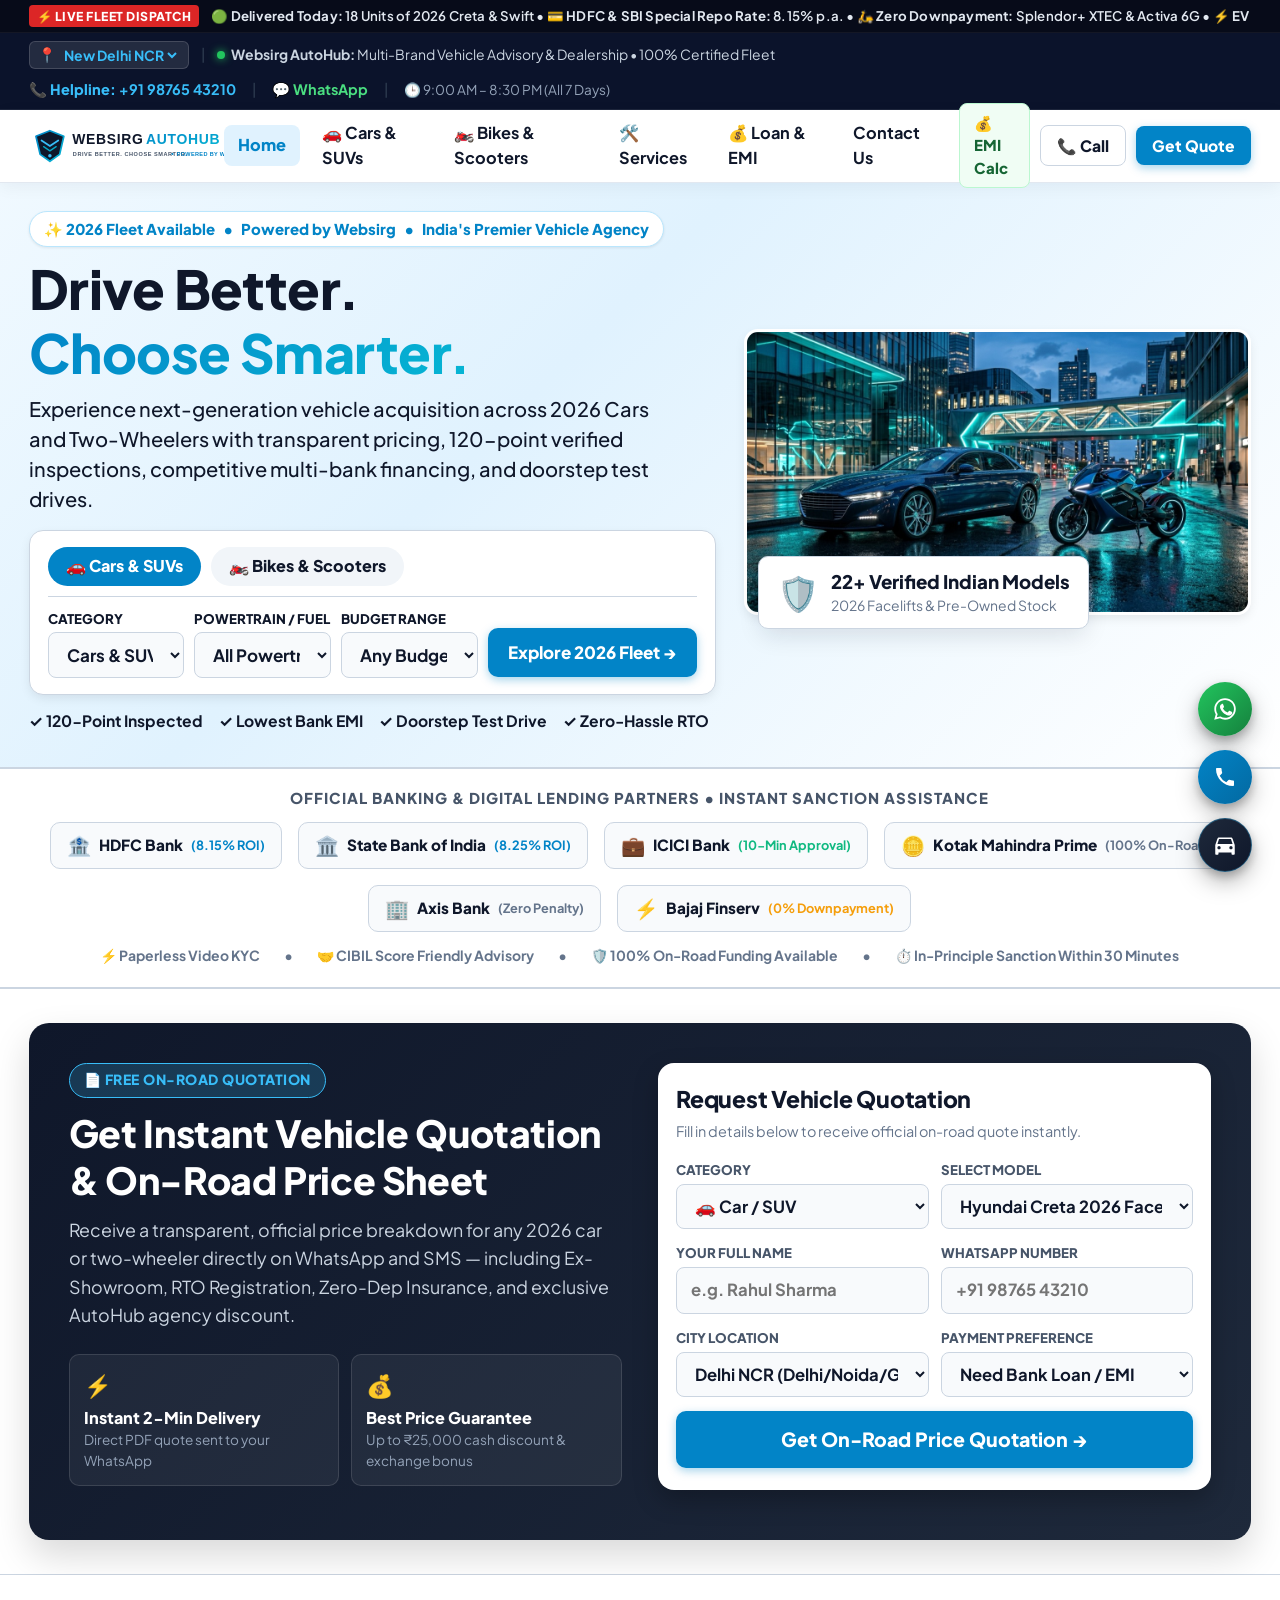
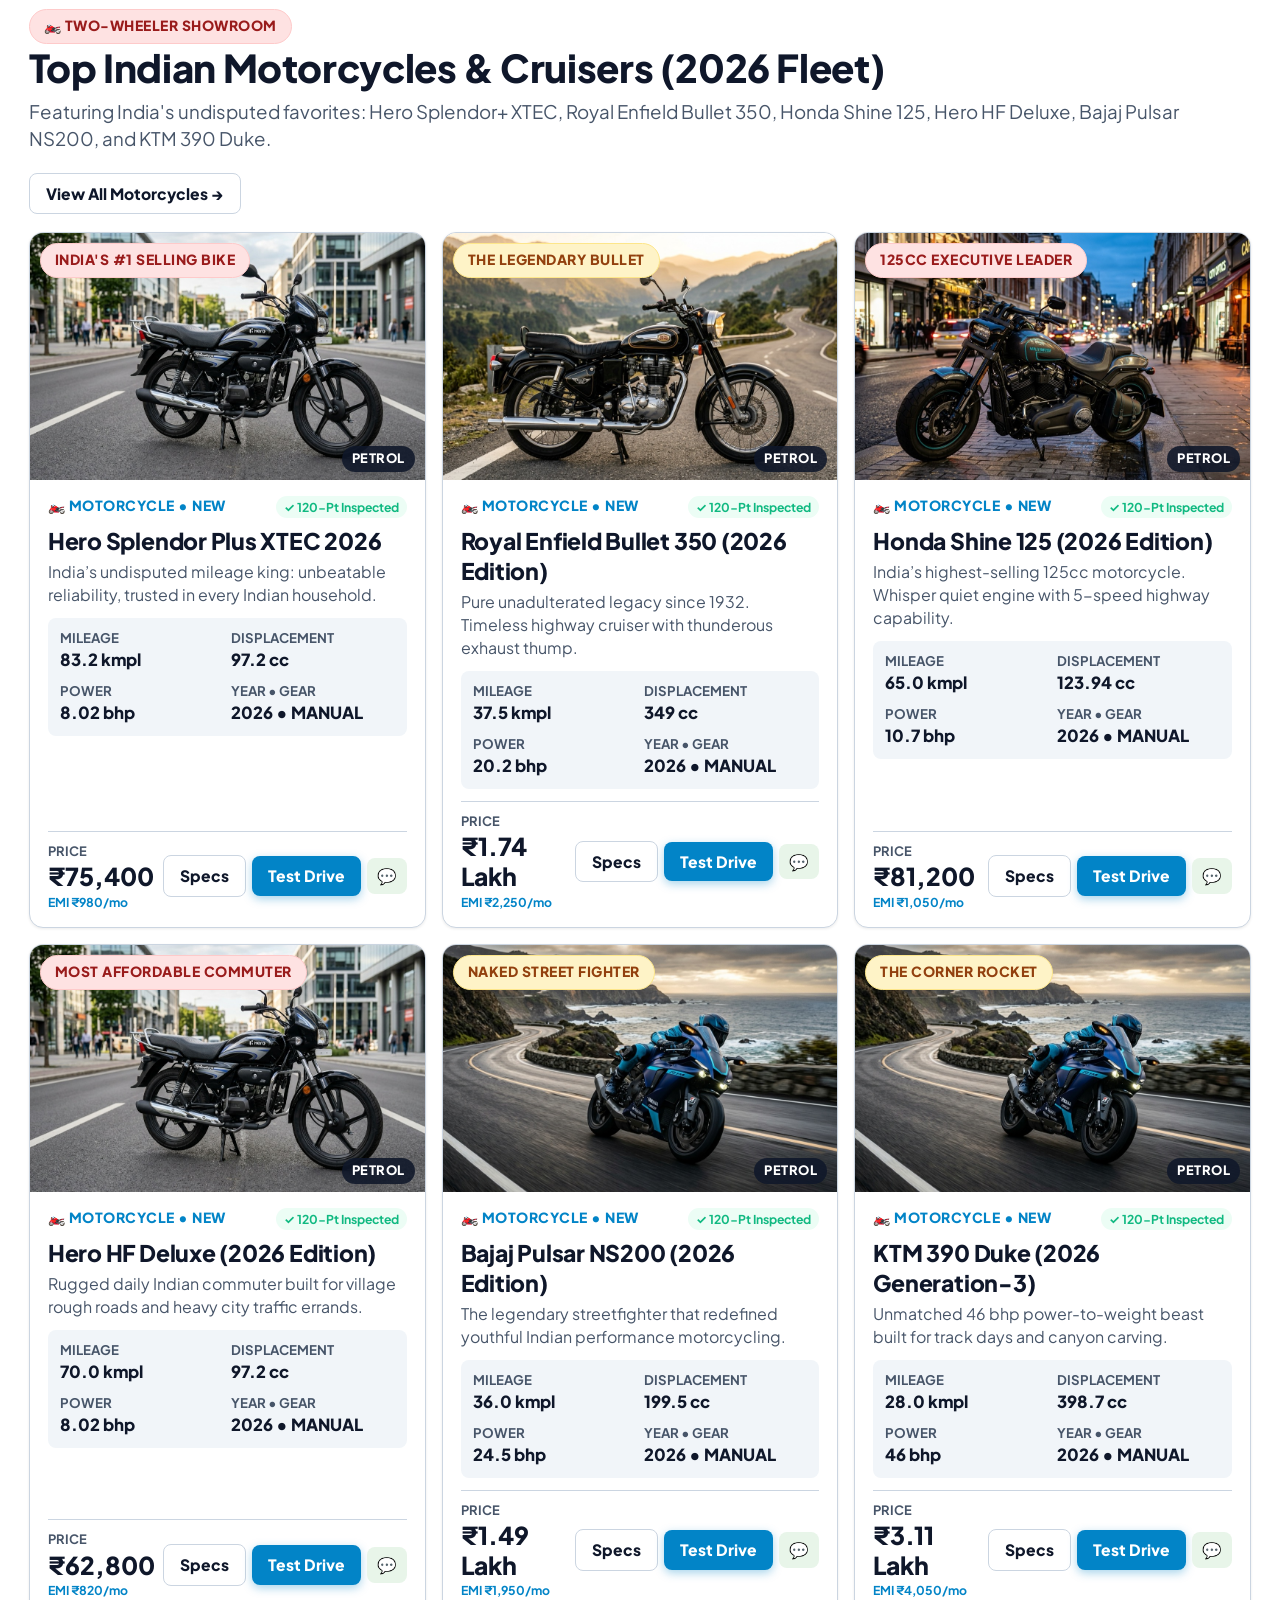
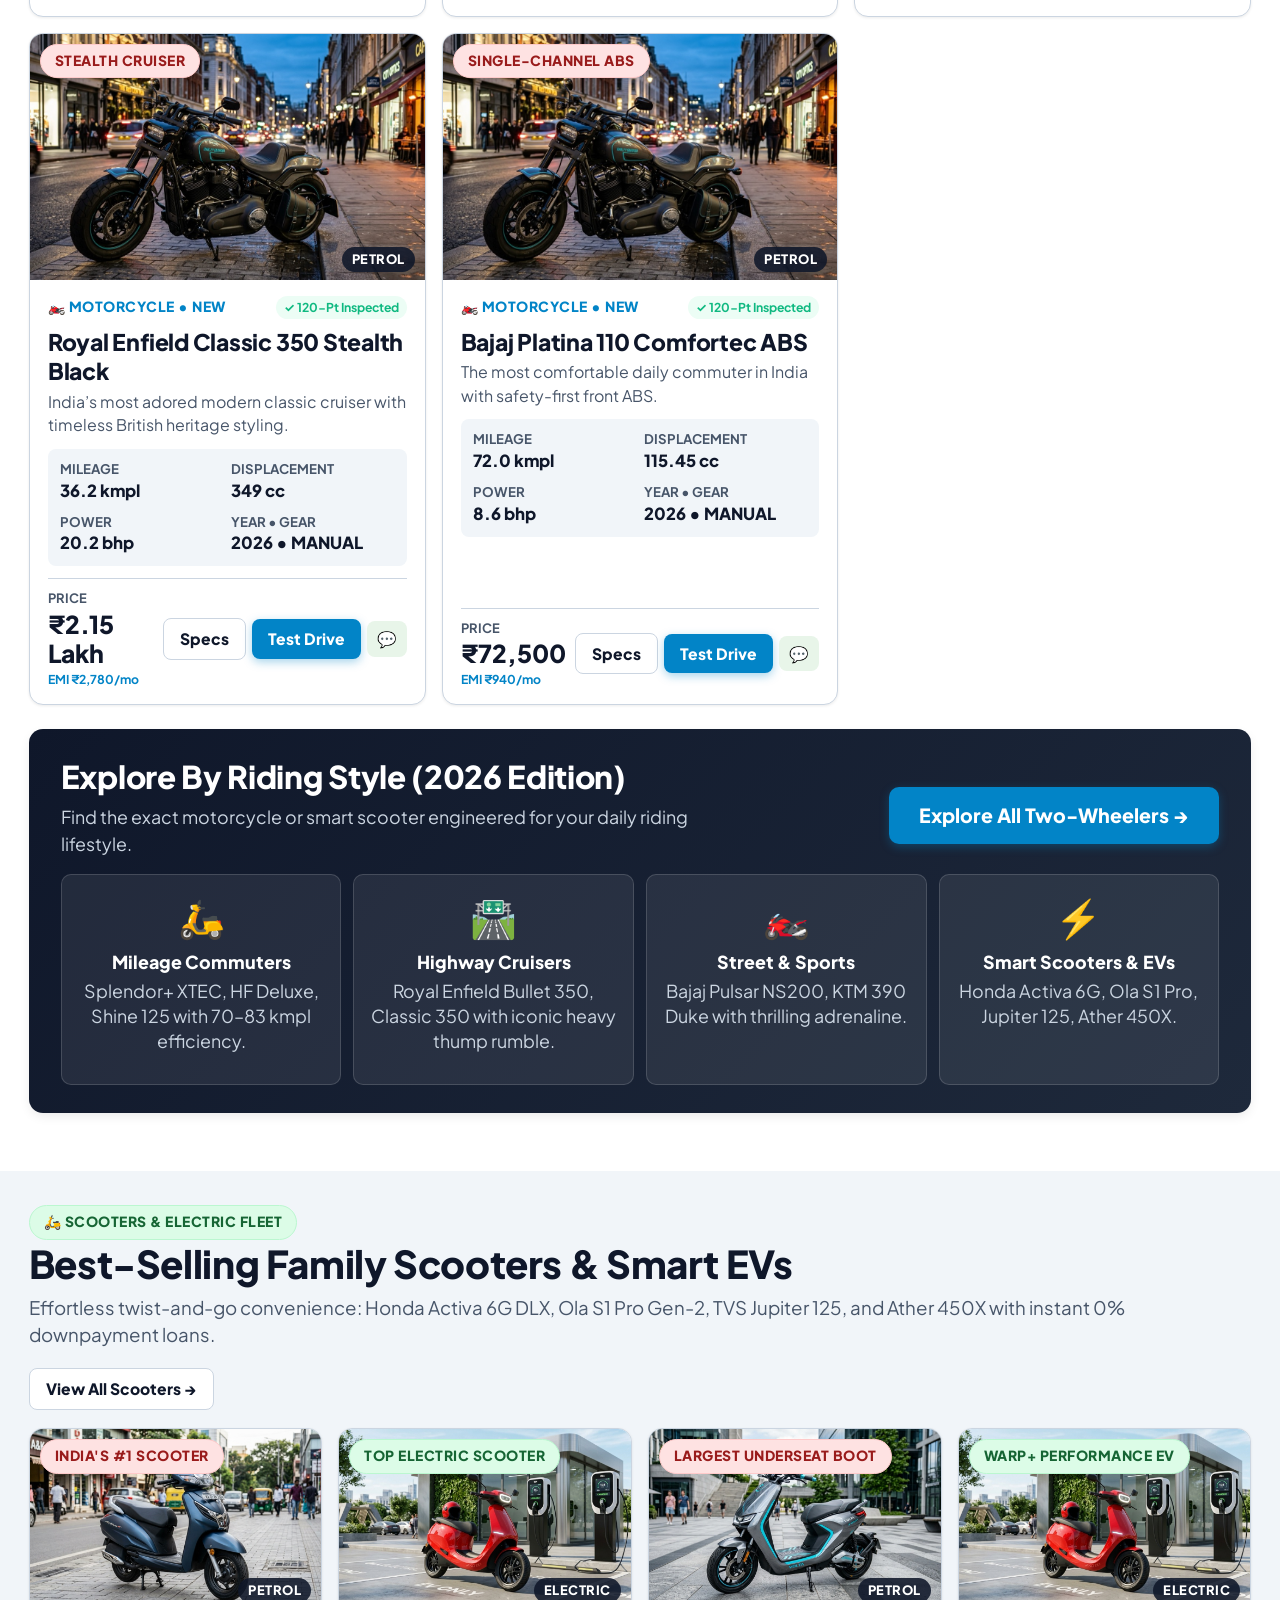
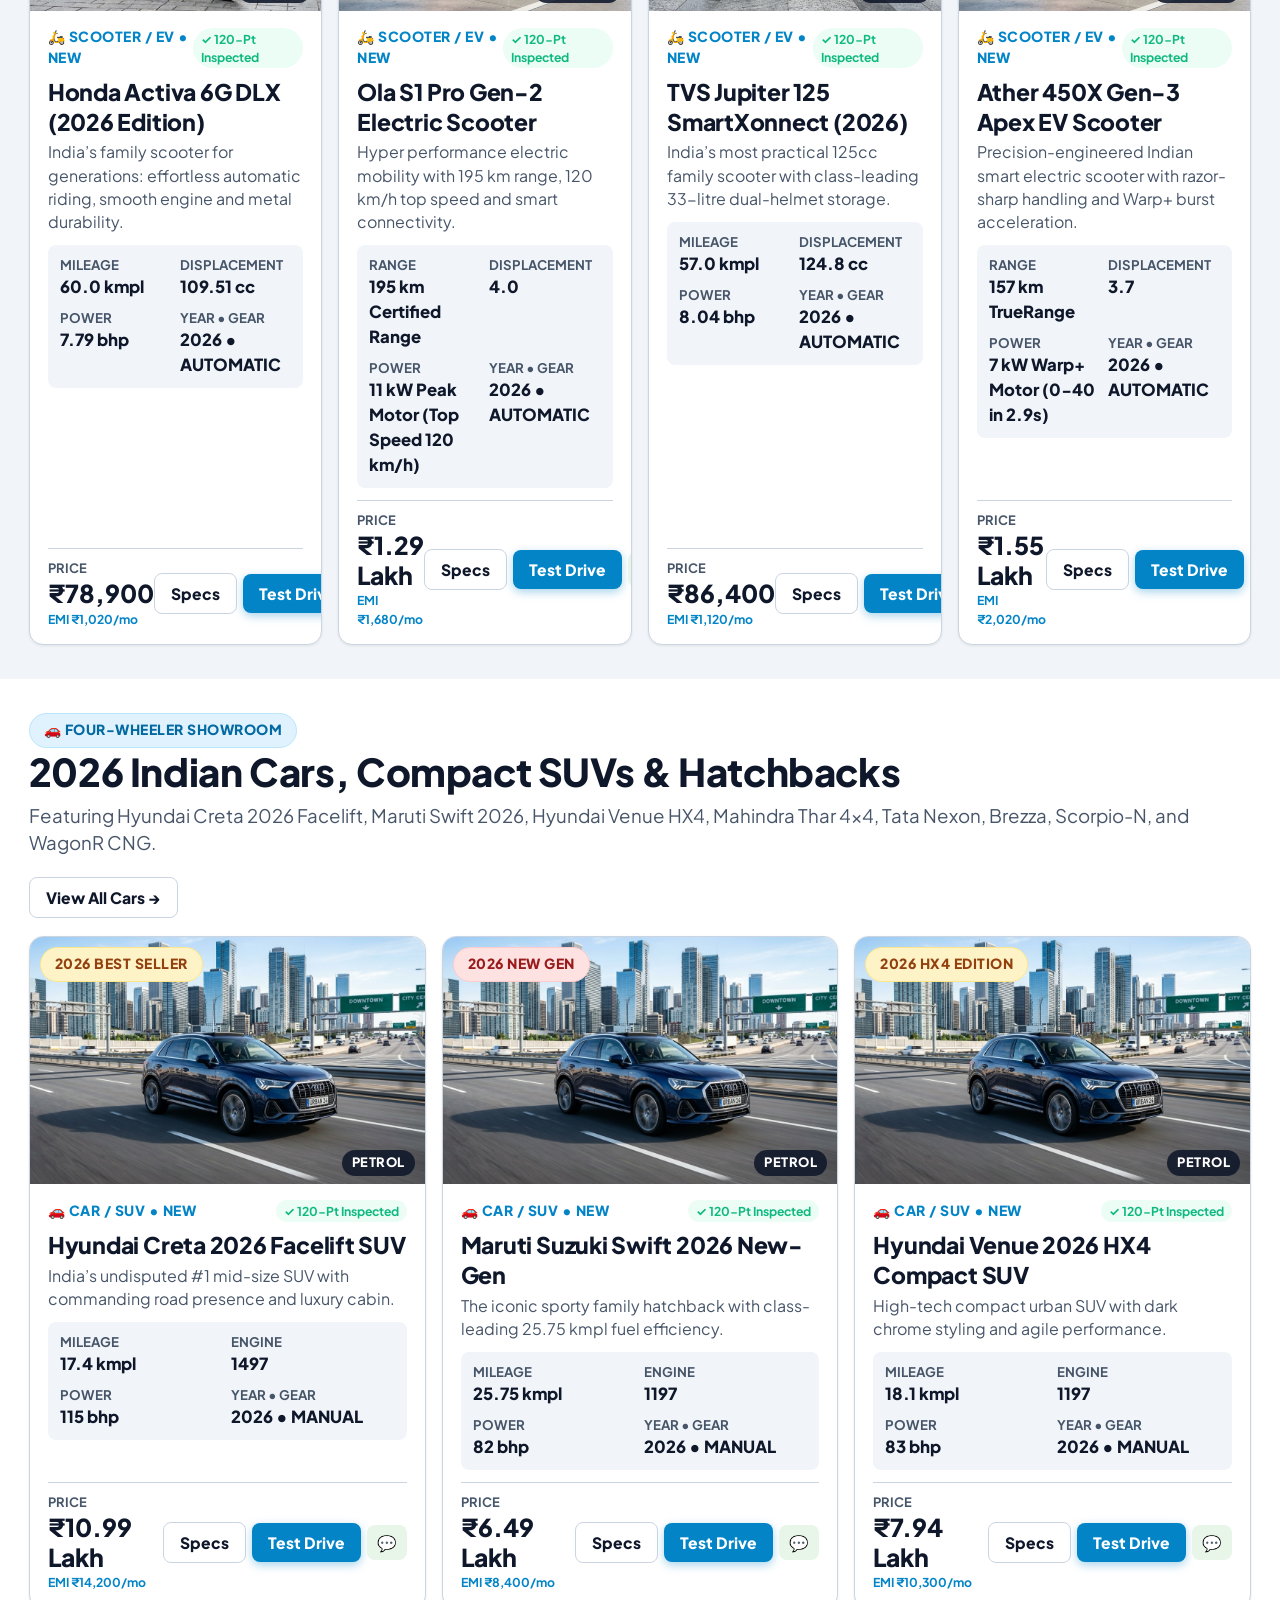
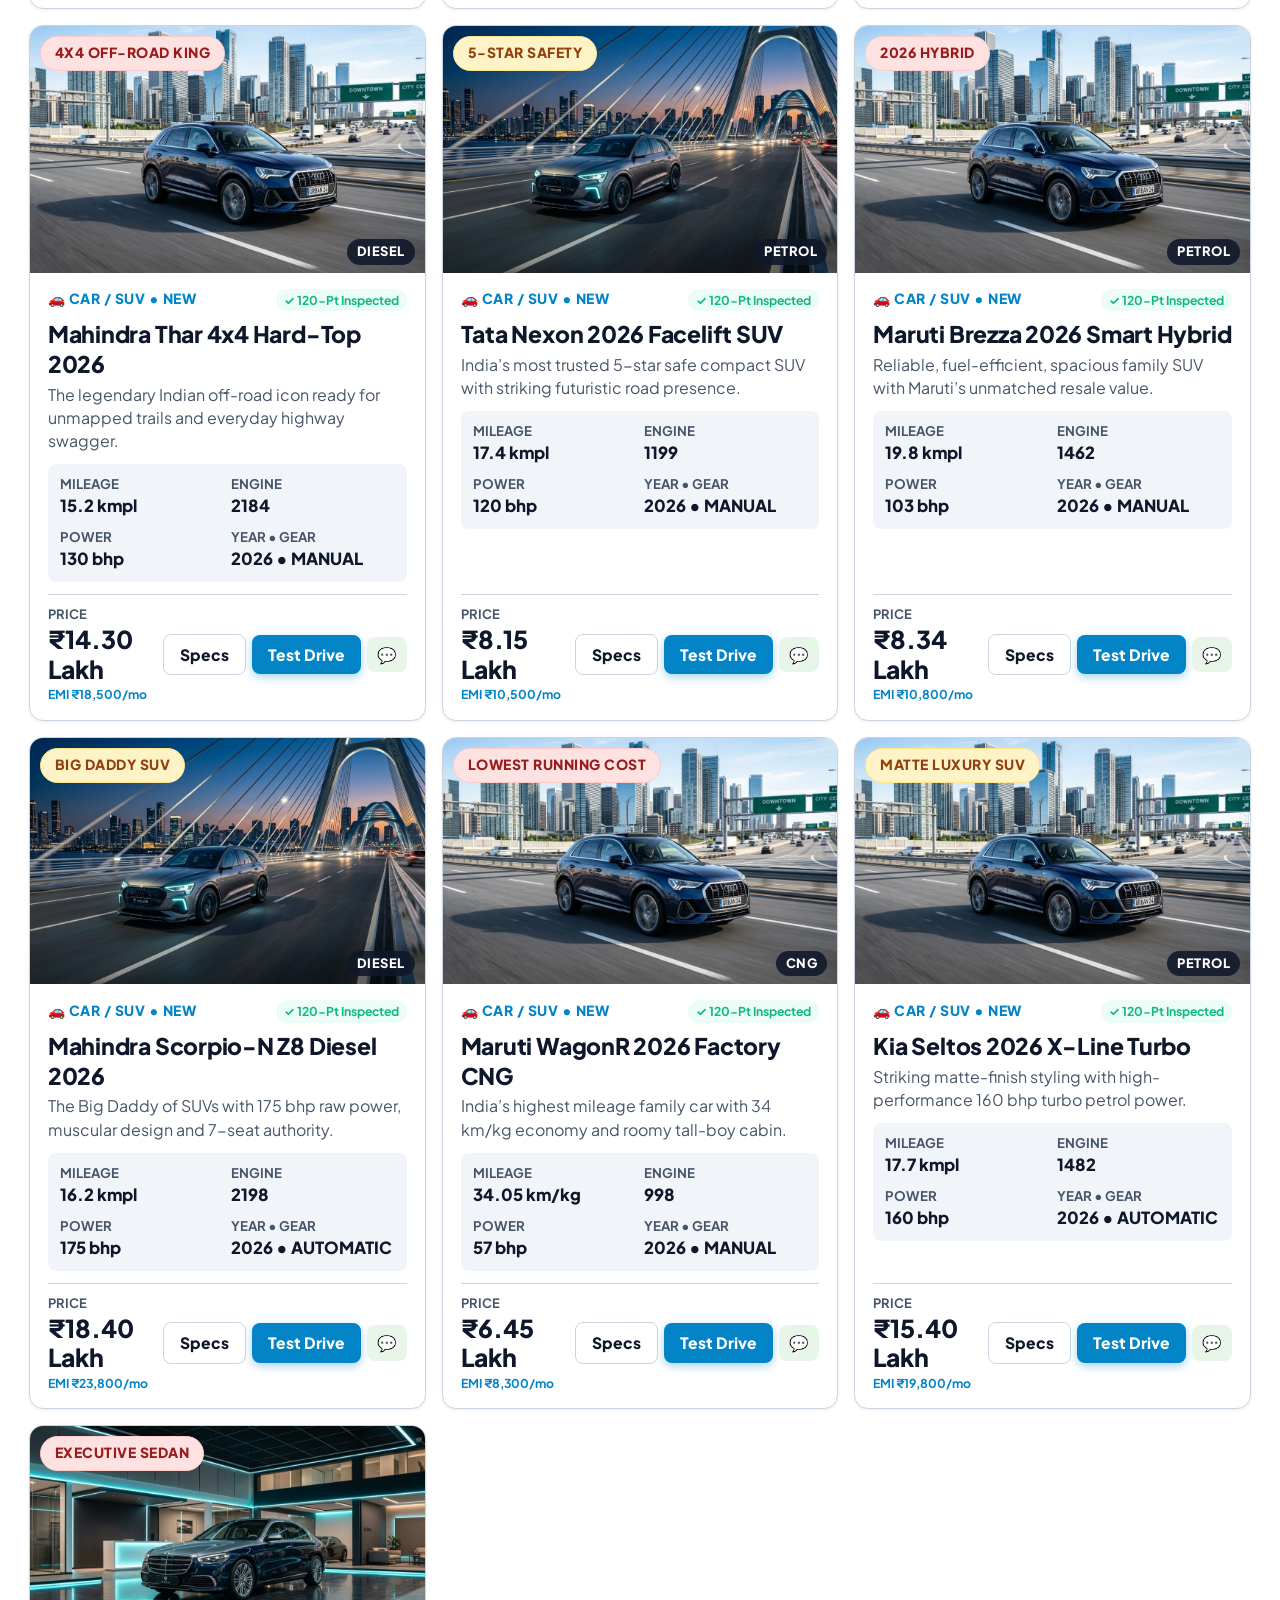
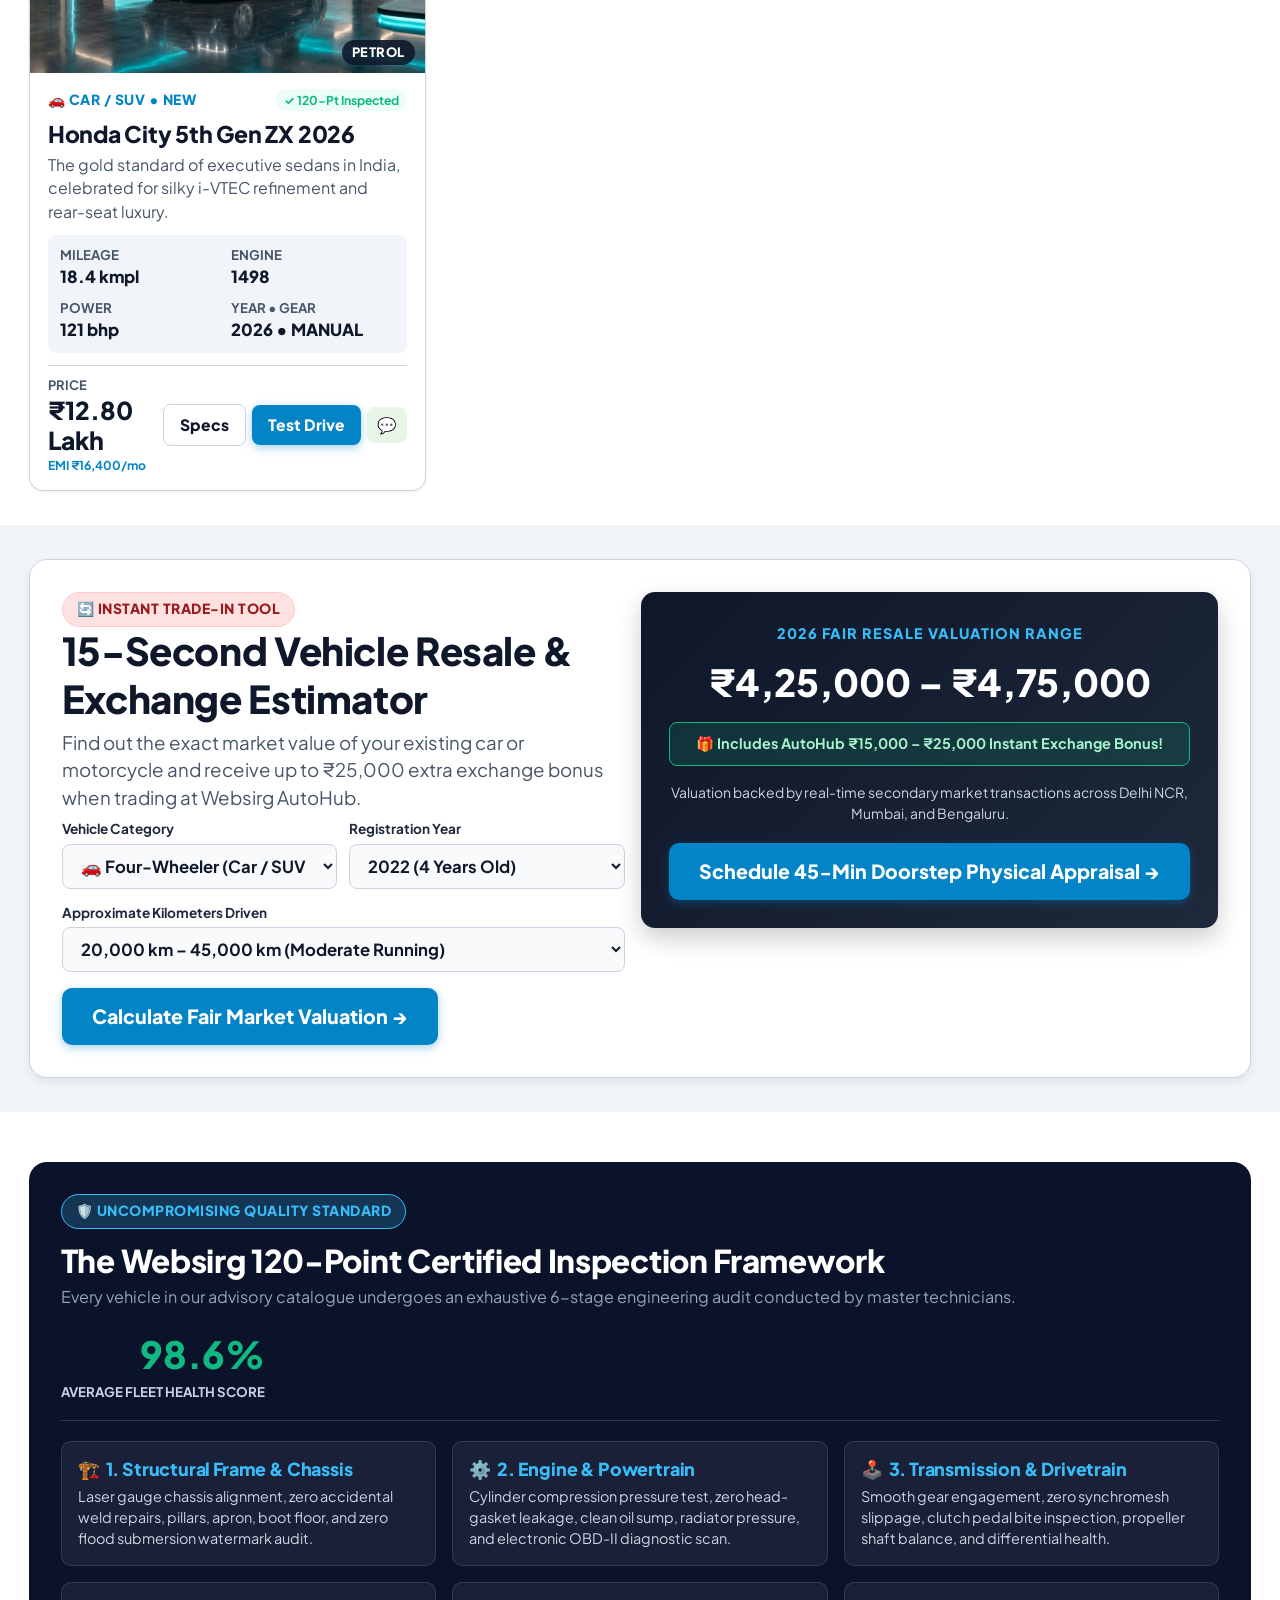
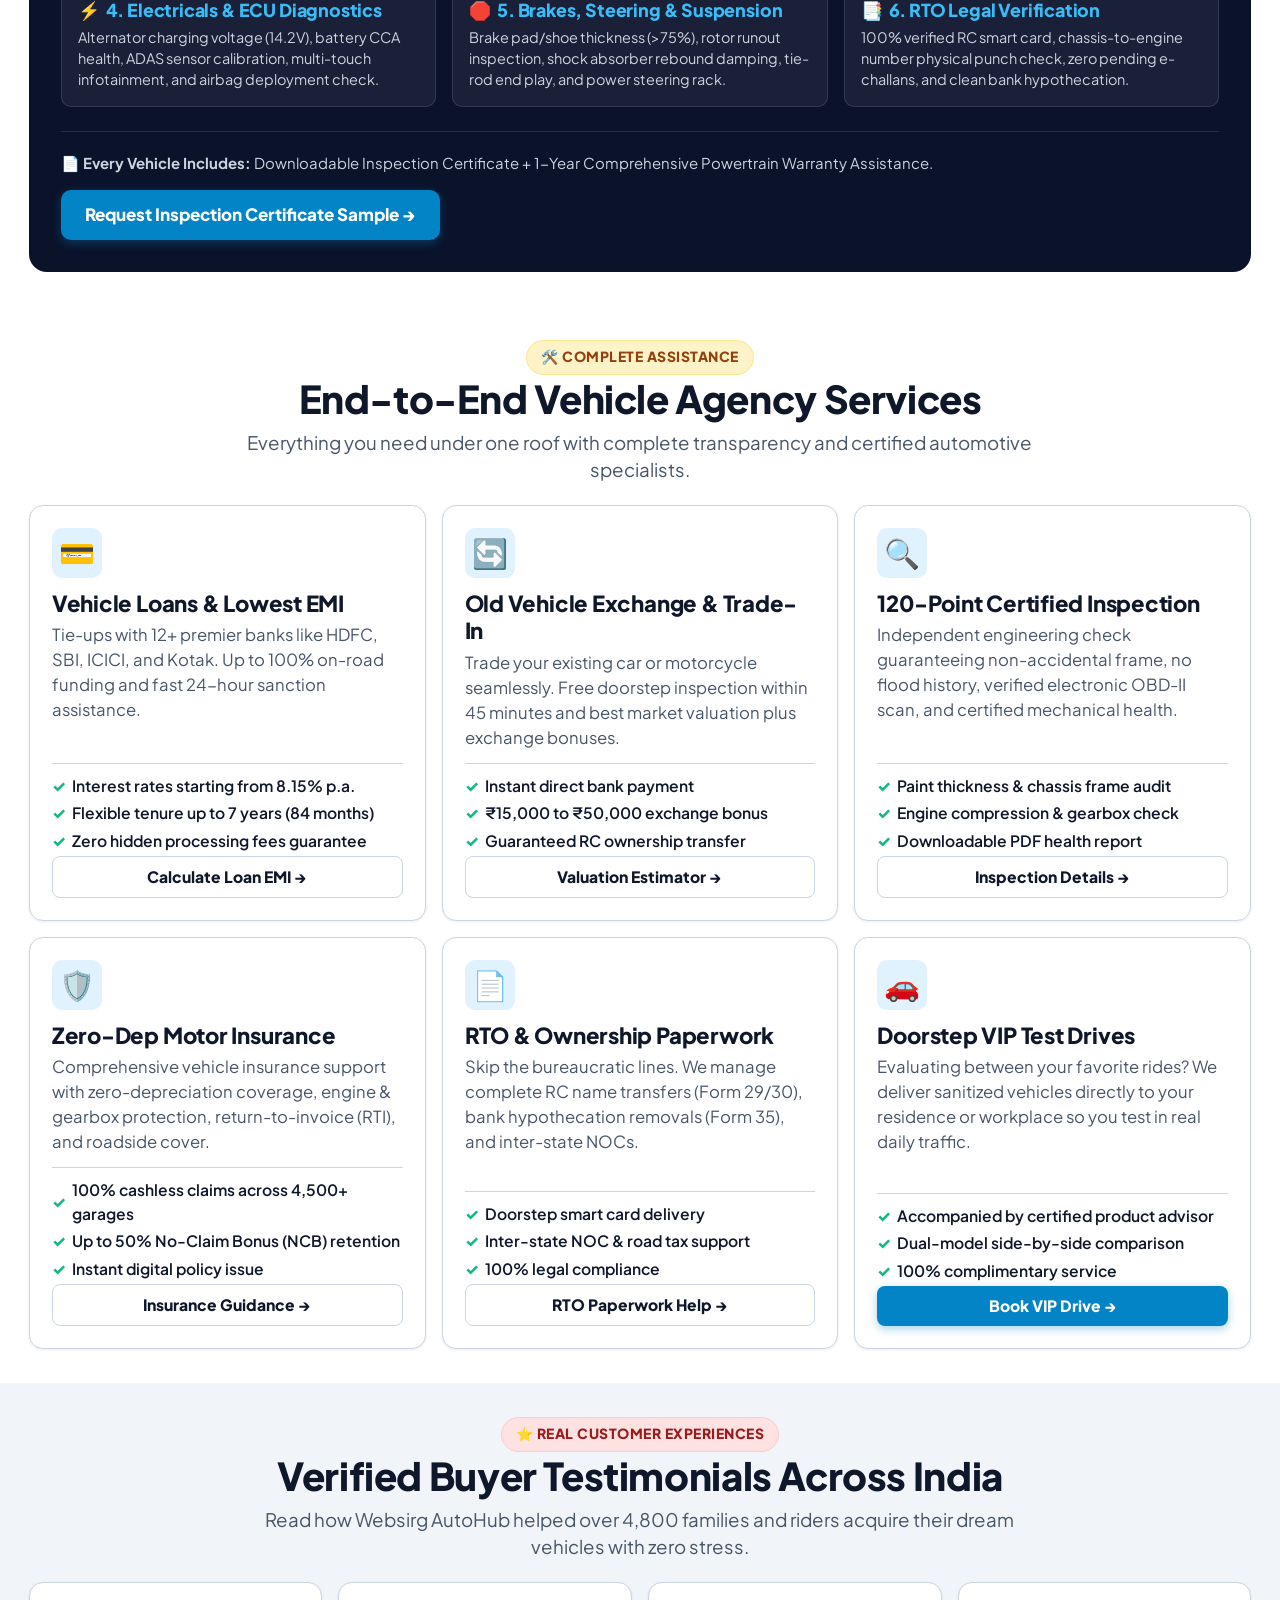
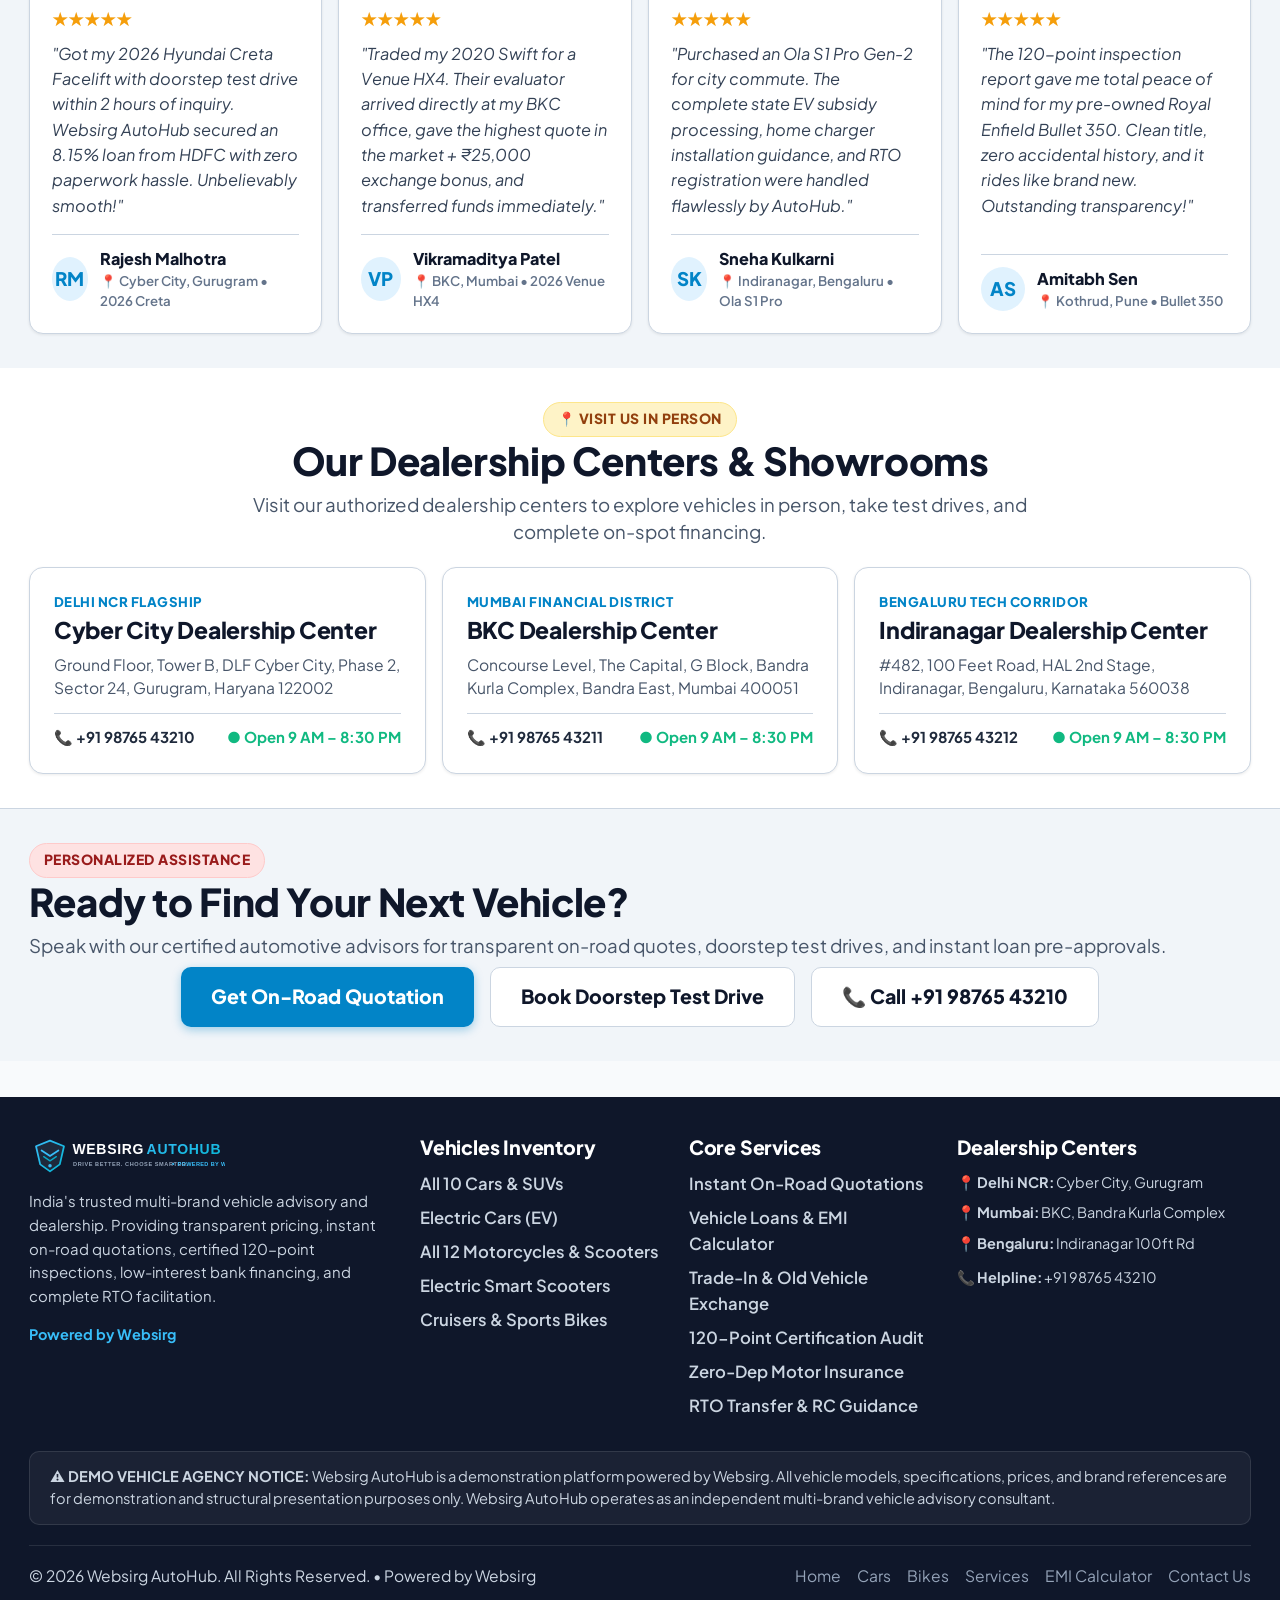
==== commit 8ce71ad0: "Enhance full mobile responsiveness across all devices and pages" ====
--- a/index.html
+++ b/index.html
@@ -233,7 +233,7 @@
             Receive a transparent, official price breakdown for any 2026 car or two-wheeler directly on WhatsApp and SMS — including Ex-Showroom, RTO Registration, Zero-Dep Insurance, and exclusive AutoHub agency discount.
           </p>
 
-          <div style="display: grid; grid-template-columns: 1fr 1fr; gap: 16px;">
+          <div class="form-row-2col">
             <div style="background: rgba(255, 255, 255, 0.06); border: 1px solid rgba(255, 255, 255, 0.12); border-radius: 10px; padding: 14px;">
               <div style="font-size: 1.3rem; margin-bottom: 4px;">⚡</div>
               <div style="font-weight: 800; color: #FFFFFF; font-size: 0.95rem;">Instant 2-Min Delivery</div>
@@ -249,12 +249,12 @@
 
         <div>
           <!-- Quotation Request Form -->
-          <div style="background: #FFFFFF; border-radius: 16px; padding: 28px; color: #0F172A; box-shadow: 0 10px 25px rgba(0,0,0,0.25);">
+          <div style="background: #FFFFFF; border-radius: 16px; padding: 22px 18px; color: #0F172A; box-shadow: 0 10px 25px rgba(0,0,0,0.25);">
             <h3 style="font-size: 1.35rem; font-weight: 800; color: #0F172A; margin-bottom: 6px;">Request Vehicle Quotation</h3>
             <p style="font-size: 0.85rem; color: #64748B; margin-bottom: 18px;">Fill in details below to receive official on-road quote instantly.</p>
 
             <form id="quotationRequestForm">
-              <div style="display: grid; grid-template-columns: 1fr 1fr; gap: 12px; margin-bottom: 12px;">
+              <div class="form-row-2col">
                 <div>
                   <label style="display: block; font-size: 0.78rem; font-weight: 800; text-transform: uppercase; color: #475569; margin-bottom: 4px;">Category</label>
                   <select id="quoteCategory" class="form-control-clean">
@@ -270,7 +270,7 @@
                 </div>
               </div>
 
-              <div style="display: grid; grid-template-columns: 1fr 1fr; gap: 12px; margin-bottom: 12px;">
+              <div class="form-row-2col">
                 <div>
                   <label style="display: block; font-size: 0.78rem; font-weight: 800; text-transform: uppercase; color: #475569; margin-bottom: 4px;">Your Full Name</label>
                   <input type="text" id="quoteName" class="form-control-clean" placeholder="e.g. Rahul Sharma" required>
@@ -281,7 +281,7 @@
                 </div>
               </div>
 
-              <div style="display: grid; grid-template-columns: 1fr 1fr; gap: 12px; margin-bottom: 16px;">
+              <div class="form-row-2col">
                 <div>
                   <label style="display: block; font-size: 0.78rem; font-weight: 800; text-transform: uppercase; color: #475569; margin-bottom: 4px;">City Location</label>
                   <select id="quoteCity" class="form-control-clean">
@@ -444,7 +444,7 @@
           <p class="section-subtitle">Find out the exact market value of your existing car or motorcycle and receive up to ₹25,000 extra exchange bonus when trading at Websirg AutoHub.</p>
 
           <form id="exchangeEstimatorForm">
-            <div style="display: grid; grid-template-columns: 1fr 1fr; gap: 12px; margin-bottom: 12px;">
+            <div class="form-row-2col">
               <div>
                 <label style="display: block; font-size: 0.8rem; font-weight: 700; margin-bottom: 4px;">Vehicle Category</label>
                 <select id="exchType" class="form-control-clean">
@@ -924,7 +924,7 @@
             <label style="display: block; font-size: 0.8rem; font-weight: 700; color: #0F172A; margin-bottom: 4px;">Selected Vehicle / Model</label>
             <input type="text" id="modalVehicleSelect" class="form-control-clean" placeholder="e.g. 2026 Hyundai Creta, Hero Splendor+, Maruti Swift, Bullet 350..." required>
           </div>
-          <div style="display: grid; grid-template-columns: 1fr 1fr; gap: 12px; margin-bottom: 14px;">
+          <div class="form-row-2col">
             <div>
               <label style="display: block; font-size: 0.8rem; font-weight: 700; color: #0F172A; margin-bottom: 4px;">Full Name</label>
               <input type="text" class="form-control-clean" placeholder="Your Name" required>
@@ -934,7 +934,7 @@
               <input type="tel" class="form-control-clean" placeholder="+91 98765 43210" required>
             </div>
           </div>
-          <div style="display: grid; grid-template-columns: 1fr 1fr; gap: 12px; margin-bottom: 14px;">
+          <div class="form-row-2col">
             <div>
               <label style="display: block; font-size: 0.8rem; font-weight: 700; color: #0F172A; margin-bottom: 4px;">City Location</label>
               <select class="form-control-clean" required>
--- a/assets/css/style.css
+++ b/assets/css/style.css
@@ -58,7 +58,19 @@
 
 html {
   scroll-behavior: smooth;
-  font-size: 17px; /* Increased base scale for larger readable fonts */
+  font-size: 17px; /* Desktop base scale */
+}
+
+@media (max-width: 768px) {
+  html {
+    font-size: 15px;
+  }
+}
+
+@media (max-width: 480px) {
+  html {
+    font-size: 14.5px;
+  }
 }
 
 body {
@@ -133,9 +145,28 @@
   padding: 0 16px;
 }
 
+@media (max-width: 768px) {
+  .container {
+    width: 100%;
+    padding: 0 14px;
+  }
+}
+
+@media (max-width: 480px) {
+  .container {
+    padding: 0 12px;
+  }
+}
+
 .section {
   padding: 34px 0; /* Reduced from 64px to 34px for compact, filled layout */
   position: relative;
+}
+
+@media (max-width: 768px) {
+  .section {
+    padding: 24px 0;
+  }
 }
 
 .section-bg-surface {
@@ -193,7 +224,23 @@
 
 @media (max-width: 640px) {
   .grid-4, .grid-3, .grid-2 { grid-template-columns: 1fr; }
-  .section { padding: 24px 0; }
+  .section { padding: 22px 0; }
+}
+
+/* Responsive Form Utilities */
+.form-row-2col {
+  display: grid;
+  grid-template-columns: 1fr 1fr;
+  gap: 12px;
+  margin-bottom: 14px;
+}
+
+@media (max-width: 640px) {
+  .form-row-2col {
+    grid-template-columns: 1fr;
+    gap: 10px;
+    margin-bottom: 12px;
+  }
 }
 
 /* Buttons with Prominent Text */
@@ -389,6 +436,31 @@
 }
 
 .bar-divider { color: #334155; }
+
+@media (max-width: 768px) {
+  .top-bar {
+    padding: 6px 0;
+    font-size: 0.8rem;
+  }
+  .top-bar-trust {
+    display: none;
+  }
+  .top-bar-content {
+    justify-content: space-between;
+    flex-wrap: nowrap;
+    gap: 8px;
+  }
+  .top-bar-right span:last-child {
+    display: none;
+  }
+  .top-bar-right {
+    gap: 10px;
+    flex-wrap: nowrap;
+  }
+  .bar-divider {
+    display: none;
+  }
+}
 
 .site-header {
   position: sticky;
@@ -413,12 +485,24 @@
   height: 72px;
 }
 
+@media (max-width: 991px) {
+  .navbar-container {
+    height: 60px;
+  }
+}
+
 .brand-logo-img {
   height: 48px;
   width: auto;
   display: block;
 }
 
+@media (max-width: 991px) {
+  .brand-logo-img {
+    height: 38px;
+  }
+}
+
 /* Nav Menu */
 .nav-menu {
   display: flex;
@@ -429,21 +513,21 @@
 .nav-list {
   display: flex;
   align-items: center;
-  gap: 6px;
+  gap: 8px;
   list-style: none;
 }
 
 .nav-link {
+  color: var(--text-dark);
   font-weight: 700;
   font-size: 0.96rem;
-  color: #1E293B;
-  padding: 8px 12px;
-  border-radius: 8px;
+  padding: 8px 14px;
+  border-radius: var(--radius-sm);
   position: relative;
   display: flex;
   align-items: center;
   gap: 5px;
-  transition: all 0.2s ease;
+  transition: var(--transition);
   text-decoration: none;
 }
 
@@ -503,22 +587,31 @@
 .mobile-nav-header { display: none; }
 
 @media (max-width: 991px) {
-  .mobile-nav-toggle { display: flex; }
+  .mobile-nav-toggle {
+    display: flex;
+    width: 44px;
+    height: 44px;
+    align-items: center;
+    justify-content: center;
+    padding: 0;
+  }
   .nav-menu {
     position: fixed;
     top: 0;
     right: -100%;
-    width: 320px;
+    width: min(320px, 85vw);
     height: 100vh;
+    height: 100dvh;
     background: #FFFFFF;
     flex-direction: column;
     align-items: flex-start;
-    padding: 24px;
+    padding: 20px;
+    padding-bottom: calc(24px + env(safe-area-inset-bottom, 0px));
     box-shadow: -4px 0 24px rgba(0, 0, 0, 0.15);
-    transition: right 0.3s ease;
+    transition: right 0.3s cubic-bezier(0.4, 0, 0.2, 1);
     z-index: 1001;
     overflow-y: auto;
-    gap: 16px;
+    gap: 14px;
   }
   .nav-menu.active { right: 0; }
   .mobile-nav-header {
@@ -526,16 +619,29 @@
     justify-content: space-between;
     align-items: center;
     width: 100%;
-    margin-bottom: 20px;
+    margin-bottom: 16px;
     padding-bottom: 12px;
     border-bottom: 1px solid var(--border-color);
   }
-  .mobile-logo { height: 40px; }
-  .mobile-nav-close { font-size: 1.8rem; color: var(--text-dark); }
-  .nav-list { flex-direction: column; align-items: flex-start; width: 100%; gap: 14px; }
-  .nav-link { font-size: 1.15rem; width: 100%; padding: 8px 0; }
-  .nav-actions { flex-direction: column; width: 100%; margin-top: 14px; }
-  .nav-actions .btn { width: 100%; }
+  .mobile-logo { height: 36px; }
+  .mobile-nav-close {
+    font-size: 1.8rem;
+    color: var(--text-dark);
+    width: 44px;
+    height: 44px;
+    display: flex;
+    align-items: center;
+    justify-content: center;
+  }
+  .nav-list { flex-direction: column; align-items: flex-start; width: 100%; gap: 6px; }
+  .nav-link {
+    font-size: 1.05rem;
+    width: 100%;
+    padding: 10px 12px;
+    border-radius: var(--radius-sm);
+  }
+  .nav-actions { flex-direction: column; width: 100%; margin-top: 10px; gap: 8px; }
+  .nav-actions .btn { width: 100%; padding: 12px; }
   .mobile-nav-backdrop {
     position: fixed;
     top: 0;
@@ -862,9 +968,25 @@
   border-top: 1px solid var(--border-color);
 }
 
+@media (max-width: 480px) {
+  .vehicle-card-footer {
+    flex-direction: column;
+    align-items: stretch;
+    gap: 10px;
+  }
+}
+
 .vehicle-card-price {
   display: flex;
   flex-direction: column;
+}
+
+@media (max-width: 480px) {
+  .vehicle-card-price {
+    flex-direction: row;
+    align-items: baseline;
+    justify-content: space-between;
+  }
 }
 
 .price-prefix {
@@ -885,6 +1007,19 @@
   display: flex;
   gap: 6px;
   align-items: center;
+}
+
+@media (max-width: 480px) {
+  .vehicle-card-actions {
+    width: 100%;
+    gap: 8px;
+  }
+  .vehicle-card-actions .btn {
+    flex: 1;
+    padding: 10px 8px;
+    font-size: 0.9rem;
+    justify-content: center;
+  }
 }
 
 /* ==========================================================================
@@ -1168,6 +1303,54 @@
   }
 }
 
+/* Mobile Filter Accordion */
+.mobile-filter-toggle-btn {
+  display: none;
+  width: 100%;
+  padding: 12px 18px;
+  background: #FFFFFF;
+  border: 1.5px solid var(--border-color);
+  border-radius: var(--radius-md);
+  font-weight: 800;
+  font-size: 0.98rem;
+  color: var(--primary);
+  align-items: center;
+  justify-content: space-between;
+  margin-bottom: 14px;
+  box-shadow: var(--shadow-sm);
+  cursor: pointer;
+  transition: var(--transition);
+}
+
+.mobile-filter-toggle-btn:hover {
+  background: var(--bg-subtle);
+  border-color: var(--primary);
+}
+
+.mobile-filter-toggle-btn .toggle-icon {
+  font-size: 1.1rem;
+  transition: transform 0.2s ease;
+}
+
+.mobile-filter-toggle-btn.active .toggle-icon {
+  transform: rotate(180deg);
+}
+
+@media (max-width: 991px) {
+  .mobile-filter-toggle-btn {
+    display: flex;
+  }
+  .catalog-sidebar-clean {
+    display: none;
+    position: static;
+    margin-bottom: 20px;
+  }
+  .catalog-sidebar-clean.mobile-open {
+    display: block;
+    animation: fadeIn 0.25s ease;
+  }
+}
+
 .catalog-sidebar-clean {
   background: #FFFFFF;
   border: 1.5px solid var(--border-color);
@@ -1242,7 +1425,19 @@
 
 @media (max-width: 991px) {
   .detail-clean-grid {
-    grid-template-columns: 1fr;
+    display: flex;
+    flex-direction: column;
+  }
+  .sticky-pricing-card-col {
+    order: 2;
+    margin-bottom: 24px;
+  }
+  .detail-specs-col {
+    order: 3;
+  }
+  .sticky-pricing-card {
+    position: static;
+    padding: 18px;
   }
 }
 
@@ -1265,11 +1460,15 @@
   display: flex;
   gap: 10px;
   margin-bottom: 18px;
+  overflow-x: auto;
+  -webkit-overflow-scrolling: touch;
+  padding-bottom: 4px;
 }
 
 .thumb-item {
   width: 84px;
   height: 64px;
+  flex-shrink: 0;
   border-radius: var(--radius-sm);
   overflow: hidden;
   border: 2px solid var(--border-color);
@@ -1285,6 +1484,12 @@
   width: 100%;
   height: 100%;
   object-fit: cover;
+}
+
+.specs-table-wrapper {
+  width: 100%;
+  overflow-x: auto;
+  -webkit-overflow-scrolling: touch;
 }
 
 .specs-matrix-table {
@@ -1359,8 +1564,20 @@
   border-radius: var(--radius-lg);
   width: 100%;
   max-width: 520px;
+  max-height: 90vh;
+  max-height: 90dvh;
+  overflow-y: auto;
   box-shadow: var(--shadow-lg);
-  overflow: hidden;
+}
+
+@media (max-width: 640px) {
+  .modal-dialog {
+    max-width: 95%;
+    margin: 10px auto;
+  }
+  .modal-body {
+    padding: 16px;
+  }
 }
 
 .modal-header {
@@ -1400,6 +1617,18 @@
   transform: translateY(20px);
   opacity: 0;
   transition: var(--transition);
+}
+
+@media (max-width: 640px) {
+  .toast-container {
+    bottom: 16px;
+    right: 16px;
+    left: 16px;
+  }
+  .toast {
+    min-width: unset;
+    width: 100%;
+  }
 }
 
 .toast.toast-show {
@@ -1472,6 +1701,15 @@
   font-size: 0.92rem;
   flex-wrap: wrap;
   gap: 10px;
+}
+
+@media (max-width: 640px) {
+  .footer-bottom {
+    flex-direction: column;
+    text-align: center;
+    justify-content: center;
+    gap: 8px;
+  }
 }
 
 /* Floating Action Pill Buttons - Matching User Screenshot */
@@ -1719,26 +1957,26 @@
 
 @media (max-width: 640px) {
   .floating-actions {
-    bottom: 20px;
-    right: 20px;
+    bottom: calc(16px + env(safe-area-inset-bottom, 0px));
+    right: 14px;
     gap: 10px;
   }
   .float-btn {
-    width: 48px;
-    height: 48px;
+    width: 44px;
+    height: 44px;
   }
   .float-btn svg {
-    width: 22px;
-    height: 22px;
+    width: 20px;
+    height: 20px;
   }
 }
 
 .back-to-top {
   position: fixed;
-  bottom: 20px;
-  left: 20px;
-  width: 42px;
-  height: 42px;
+  bottom: calc(16px + env(safe-area-inset-bottom, 0px));
+  left: 14px;
+  width: 40px;
+  height: 40px;
   background: #FFFFFF;
   border: 1.5px solid var(--border-color);
   color: var(--text-dark);
@@ -1746,7 +1984,7 @@
   display: flex;
   align-items: center;
   justify-content: center;
-  font-size: 1.2rem;
+  font-size: 1.1rem;
   font-weight: 800;
   box-shadow: var(--shadow-md);
   z-index: 998;
@@ -1790,6 +2028,7 @@
   letter-spacing: 0.5px;
   white-space: nowrap;
   animation: pulse 2s infinite;
+  flex-shrink: 0;
 }
 
 .ticker-text {
@@ -1797,6 +2036,24 @@
   font-weight: 600;
   color: #E2E8F0;
   letter-spacing: 0.2px;
+}
+
+@media (max-width: 768px) {
+  .live-ticker-content {
+    display: flex;
+    overflow: hidden;
+    white-space: nowrap;
+  }
+  .ticker-text {
+    display: inline-block;
+    padding-left: 100%;
+    animation: tickerMarquee 26s linear infinite;
+  }
+}
+
+@keyframes tickerMarquee {
+  0% { transform: translate3d(0, 0, 0); }
+  100% { transform: translate3d(-100%, 0, 0); }
 }
 
 /* 2. Multi-Bank Finance Partners Strip */
